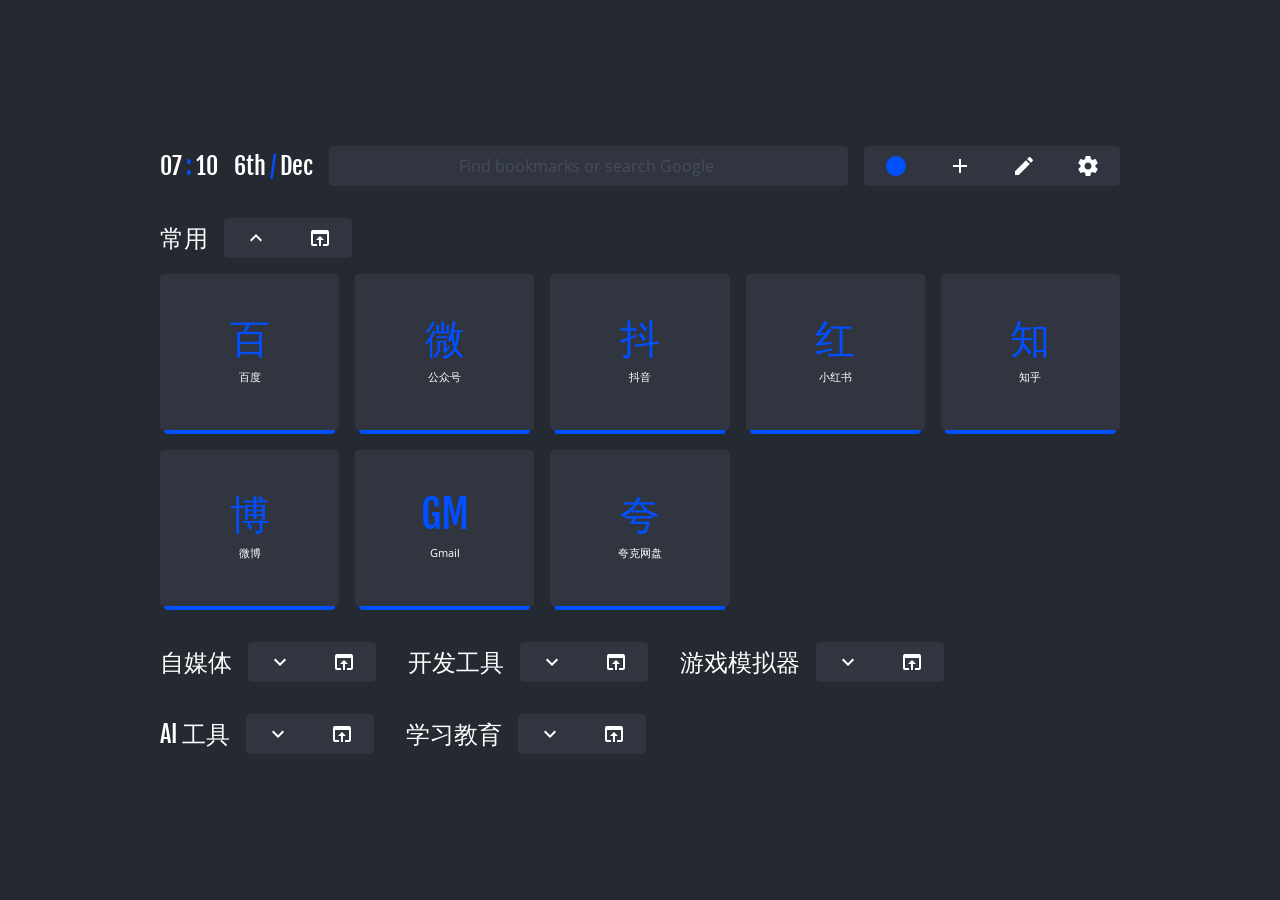
==== index.html @ 8b7eed19 "deploy: wei8 导航站（中文 + 离线缓存 + 预填书签） 2026-09-19T06:09:03.453Z" ====
<!doctype html><html lang="zh-CN"><head><meta charset="utf-8"><meta name="viewport" content="width=device-width,initial-scale=1,user-scalable=no"><title>Wei8 导航</title><meta name="theme-color" content="#15181c"><link rel="manifest" href="manifest.webmanifest"><link rel="icon" type="image/svg+xml" class="favicon" href="icon/favicon.svg"/><style media="screen">html,body {background-color: rgb(0, 0, 0);}@media (prefers-color-scheme: dark) {html,body {background-color: rgb(0, 0, 0);}}@media (prefers-color-scheme: light) {html,body {background-color: rgb(255, 255, 255);}}</style><script src="initialBackground.js" async></script><script defer="defer" src="./index.c179f502f1e12ca2643d.js"></script><link href="./index.4fb67d5fdf7164d51cf4.css" rel="stylesheet"></head><body></body><script>// 注册 Service Worker：连上网络用最新版本，离线时用本地缓存
  if ('serviceWorker' in navigator && location.protocol.indexOf('http') === 0) {
    window.addEventListener('load', function () {
      navigator.serviceWorker.register('sw.js').catch(function (err) {
        console.log('SW 注册失败:', err);
      });
    });
  }</script></html>
---- index.4fb67d5fdf7164d51cf4.css ----
*,::after,::before{box-sizing:border-box}html{font-family:sans-serif;line-height:1.15;-webkit-text-size-adjust:100%;-ms-overflow-style:scrollbar;-webkit-tap-highlight-color:transparent}article,aside,figcaption,figure,footer,header,hgroup,main,nav,section{display:block}body{margin:0;font-family:-apple-system,BlinkMacSystemFont,"Segoe UI",Roboto,"Helvetica Neue",Arial,Noto Sans,sans-serif,"Apple Color Emoji","Segoe UI Emoji","Segoe UI Symbol","Noto Color Emoji";font-size:1rem;font-weight:400;line-height:1.5;color:#212529;text-align:left;background-color:#fff}[tabindex="-1"]:focus{outline:0!important}hr{box-sizing:content-box;height:0;overflow:visible}h1,h2,h3,h4,h5,h6{margin-top:0;margin-bottom:.5rem}p{margin-top:0;margin-bottom:1rem}abbr[data-original-title],abbr[title]{text-decoration:underline;-webkit-text-decoration:underline dotted;text-decoration:underline dotted;cursor:help;border-bottom:0;text-decoration-skip-ink:none}address{margin-bottom:1rem;font-style:normal;line-height:inherit}dl,ol,ul{margin-top:0;margin-bottom:1rem}ol ol,ol ul,ul ol,ul ul{margin-bottom:0}dt{font-weight:700}dd{margin-bottom:.5rem;margin-left:0}blockquote{margin:0 0 1rem}b,strong{font-weight:bolder}small{font-size:80%}sub,sup{position:relative;font-size:75%;line-height:0;vertical-align:baseline}sub{bottom:-.25em}sup{top:-.5em}a{color:#007bff;text-decoration:none;background-color:transparent}a:hover{color:#0056b3;text-decoration:underline}a:not([href]):not([tabindex]){color:inherit;text-decoration:none}a:not([href]):not([tabindex]):focus,a:not([href]):not([tabindex]):hover{color:inherit;text-decoration:none}a:not([href]):not([tabindex]):focus{outline:0}code,kbd,pre,samp{font-family:SFMono-Regular,Menlo,Monaco,Consolas,"Liberation Mono","Courier New",monospace;font-size:1em}pre{margin-top:0;margin-bottom:1rem;overflow:auto;-ms-overflow-style:scrollbar}figure{margin:0 0 1rem}img{vertical-align:middle;border-style:none}svg{overflow:hidden;vertical-align:middle}table{border-collapse:collapse}caption{padding-top:.75rem;padding-bottom:.75rem;color:#6c757d;text-align:left;caption-side:bottom}th{text-align:inherit}label{display:inline-block;margin-bottom:0}button{border-radius:0}button:focus{outline:1px dotted;outline:5px auto -webkit-focus-ring-color}button,input,optgroup,select,textarea{margin:0;font-family:inherit;font-size:inherit;line-height:inherit}button,input{overflow:visible}button,select{text-transform:none}[type=button],[type=reset],[type=submit],button{-webkit-appearance:button}[type=button]::-moz-focus-inner,[type=reset]::-moz-focus-inner,[type=submit]::-moz-focus-inner,button::-moz-focus-inner{padding:0;border-style:none}input[type=checkbox],input[type=radio]{box-sizing:border-box;padding:0}input[type=date],input[type=datetime-local],input[type=month],input[type=time]{-webkit-appearance:listbox}textarea{overflow:auto;resize:vertical}fieldset{min-width:0;padding:0;margin:0;border:0}legend{display:block;width:100%;max-width:100%;padding:0;margin-bottom:.5rem;font-size:1.5rem;line-height:inherit;color:inherit;white-space:normal}progress{vertical-align:baseline}[type=number]::-webkit-inner-spin-button,[type=number]::-webkit-outer-spin-button{height:auto}[type=search]{outline-offset:-2px;-webkit-appearance:none}[type=search]::-webkit-search-decoration{-webkit-appearance:none}::-webkit-file-upload-button{font:inherit;-webkit-appearance:button}output{display:inline-block}summary{display:list-item;cursor:pointer}template{display:none}[hidden]{display:none!important}@keyframes appear{0%{opacity:0}100%{opacity:1}}@keyframes shake{0%{transform:translate3d(0,0,0)}10%{transform:translate3d(-1.2em,0,0)}20%{transform:translate3d(1.2em,0,0)}30%{transform:translate3d(-1em,0,0)}40%{transform:translate3d(1em,0,0)}50%{transform:translate3d(-.8em,0,0)}60%{transform:translate3d(.8em,0,0)}70%{transform:translate3d(-.3em,0,0)}80%{transform:translate3d(.3em,0,0)}90%{transform:translate3d(-.1em,0,0)}100%{transform:translate3d(0,0,0)}}@keyframes pop{0%{transform:scale(1)}25%{transform:scale(1.1)}50%{transform:scale(.9)}75%{transform:scale(1.1)}100%{transform:scale(1)}}@keyframes jello{0%{transform:scale3d(1,1,1)}30%{transform:scale3d(1.25,.75,1)}40%{transform:scale3d(.75,1.25,1)}50%{transform:scale3d(1.15,.85,1)}65%{transform:scale3d(.95,1.05,1)}75%{transform:scale3d(1.05,.95,1)}100%{transform:scale3d(1,1,1)}}@keyframes circle-in{0%{clip-path:circle(100% at 50% 50%)}100%{clip-path:circle(0% at 50% 50%)}}@keyframes circle-out{0%{clip-path:circle(0% at 50% 50%)}100%{clip-path:circle(100% at 50% 50%)}}@font-face{font-family:"Open Sans";font-weight:400;font-style:normal;font-display:swap;src:local("Open Sans Regular"),local("OpenSans-Regular"),url(./font/open-sans-400.woff) format("woff"),url(./font/open-sans-400.woff2) format("woff2"),url(./font/open-sans-400.ttf) format("truetype")}@font-face{font-family:"Fjalla One";font-weight:400;font-style:normal;font-display:swap;src:local("Fjalla One"),url(./font/fjalla-one-400.woff) format("woff"),url(./font/fjalla-one-400.woff2) format("woff2"),url(./font/fjalla-one-400.ttf) format("truetype")}.is-hidden{display:none!important}.is-inline-block{display:inline-block!important}.is-block{display:block!important}.is-transparent{opacity:0!important}.is-opaque{opacity:1!important}.is-invisible{visibility:hidden!important}.is-visible{visibility:visible!important}.is-small{transform:scale(.5)!important}.is-large{transform:scale(1.5)!important}.is-scroll-disabled{overflow:hidden!important}.is-scroll-x-disabled{overflow-x:hidden!important}.is-scroll-y-disabled{overflow-y:hidden!important}.is-appear{animation:appear var(--layout-transition-medium) 1}.is-shake{animation:shake var(--layout-transition-slow) 1}.is-pop{animation:pop var(--layout-transition-medium) 1}.is-jello{animation:jello var(--layout-transition-slow) 1}h1,h2,h3,h4,h5,h6{margin:0 0 1em 0;font-weight:400;line-height:1.6;color:hsl(var(--theme-primary-text-010))}h1{font-size:1.5em;font-family:var(--theme-font-display-name);font-weight:var(--theme-font-display-weight);font-style:var(--theme-font-display-style)}h2{font-size:1.3em;font-family:var(--theme-font-display-name);font-weight:var(--theme-font-display-weight);font-style:var(--theme-font-display-style)}h3{font-size:1.1em;font-family:var(--theme-font-ui-name);font-weight:var(--theme-font-ui-weight);font-style:var(--theme-font-ui-style)}h4{font-size:1em;font-family:var(--theme-font-ui-name);font-weight:var(--theme-font-ui-weight);font-style:var(--theme-font-ui-style)}h5{font-size:1em;font-family:var(--theme-font-ui-name);font-weight:var(--theme-font-ui-weight);font-style:var(--theme-font-ui-style);font-weight:700}h6{font-size:.75em;font-family:var(--theme-font-ui-name);font-weight:var(--theme-font-ui-weight);font-style:var(--theme-font-ui-style);font-weight:700}p{color:hsl(var(--theme-primary-text-010));margin:0;line-height:1.6}p:not(:last-child){margin-bottom:.5em}hr{border:0;border-top:var(--layout-horizontal-rule-small);border-radius:calc(var(--theme-radius) * .01em);margin:calc(var(--wrap-space) * 2) 0;clear:both;transition:border-color var(--layout-transition-extra-fast)}b,caption,strong{color:hsl(var(--theme-primary-text-010));font-family:var(--theme-font-ui-name);font-weight:600}i{font-style:italic}a{padding-bottom:2px;border-bottom:1px solid hsl(var(--theme-primary-text-010));color:hsl(var(--theme-primary-text-010));text-decoration:none;outline:0}a:link,a:visited{color:hsl(var(--theme-primary-text-010));text-decoration:none;transition:border var(--layout-transition-extra-fast)}a:active,a:hover{color:hsl(var(--theme-primary-text-010));border-bottom-color:rgb(var(--theme-accent))}ol,ul{margin:0;padding:0 0 0 1.5em}ol:not(:last-child),ul:not(:last-child){margin-bottom:1em}li{margin:0}li>ol,li>ul{margin:0}li:not(:last-child){margin-bottom:.5em}li>ol:not(:last-child),li>ul:not(:last-child){margin-bottom:.5em}table{border:0;margin:0 0 1em;padding:0;width:100%;border-spacing:0}table thead tr td,table thead tr th{background-color:hsl(var(--theme-primary-030));border:0;border-bottom:1px solid hsl(var(--theme-primary-040));padding:.5em;margin:0;text-align:left;font-family:var(--theme-font-ui-name);font-weight:var(--theme-font-ui-weight);font-style:var(--theme-font-ui-style);font-weight:700;box-sizing:border-box}table tr:nth-child(odd){background-color:hsl(var(--theme-primary-020))}table tbody tr td,table tbody tr th{padding:.25em .5em;margin:0;border:0;text-align:left;box-sizing:border-box}code{background-color:hsl(var(--theme-primary-040));padding:.2em .5em;border-radius:calc(var(--theme-radius) * .01em)}:root{--z-index-background:1000;--z-index-layout:2000;--z-index-showcase:2000;--z-index-toolbar:3000;--z-index-edge:4000;--z-index-dropdown:5000;--z-index-shade:6000;--z-index-menu:7000;--z-index-modal:8000;--z-index-suggest:9000}:root{--utility-muted:var(--theme-primary-110);--utility-muted-hover:var(--theme-primary-110);--utility-muted-focus-active:var(--theme-primary-110);--utility-muted-checked:var(--theme-primary-110);--utility-muted-disabled:var(--theme-primary-030)}.list-unstyled{padding-left:0;margin-bottom:0}.list-unstyled li{list-style-type:none}.list-unstyled li:not(:last-child){margin-bottom:0}.list-feature{padding-left:0;margin-bottom:0;display:flex;flex-direction:column;gap:.5em}.list-feature li{padding:.25em .5em;list-style-type:none}.list-feature li:not(:last-child){margin-bottom:0}.list-inline li{display:inline-block}.small{font-size:.8em}.large{font-size:1.2em}.muted{color:hsl(var(--utility-muted))}.sr-only{position:absolute;width:1px;height:1px;padding:0;overflow:hidden;clip:rect(0,0,0,0);white-space:nowrap;border:0}.d-flex{display:flex}.d-horizontal{flex-direction:row}.d-vertical{flex-direction:column}.d-center{align-items:center;justify-content:center}.d-gap{gap:1em}:root{--base-size:12;--font-size:calc(var(--base-size) * 1px)}@media (min-width:900px){:root{--base-size:16}}::selection{background-color:rgb(var(--theme-accent));color:hsl(var(--theme-accent-text))}body,html{background-color:hsl(var(--theme-primary-010));font-size:var(--font-size);line-height:1.6;font-family:var(--theme-font-ui-name);font-weight:var(--theme-font-ui-weight);font-style:var(--theme-font-ui-style);color:hsl(var(--theme-primary-text-010));transition:background-color var(--layout-transition-extra-fast)}body{min-height:100vh;display:flex;flex-direction:column;justify-content:center;align-items:center}.is-theme-style-dark body,.is-theme-style-light body,html.is-theme-style-dark,html.is-theme-style-light{background-color:hsl(var(--theme-primary-010));color:hsl(var(--theme-primary-text-010))}@media (prefers-color-scheme:light){.is-theme-style-system body,html.is-theme-style-system{background-color:hsl(var(--theme-primary-010));color:hsl(var(--theme-primary-text-010))}}@media (prefers-color-scheme:dark){.is-theme-style-system body,html.is-theme-style-system{background-color:hsl(var(--theme-primary-010));color:hsl(var(--theme-primary-text-010))}}.is-theme-background-type-theme body,html.is-theme-background-type-theme{background-color:hsl(var(--theme-background-theme))}.is-theme-background-type-accent body,html.is-theme-background-type-accent{background-color:rgb(var(--theme-background-accent))}.is-theme-background-type-color body,html.is-theme-background-type-color{background-color:rgb(var(--theme-background-color))}.is-layout-alignment-top-left body{justify-content:flex-start;align-items:flex-start}.is-layout-alignment-top-center body{justify-content:flex-start;align-items:center}.is-layout-alignment-top-right body{justify-content:flex-start;align-items:flex-end}.is-layout-alignment-center-left body{justify-content:center;align-items:flex-start}.is-layout-alignment-center-center body{justify-content:center;align-items:center}.is-layout-alignment-center-right body{justify-content:center;align-items:flex-end}.is-layout-alignment-bottom-left body{justify-content:flex-end;align-items:flex-start}.is-layout-alignment-bottom-center body{justify-content:flex-end;align-items:center}.is-layout-alignment-bottom-right body{justify-content:flex-end;align-items:flex-end}:root{--layout-size:1}:root{--layout-space:0.05em;--layout-line-width:0.25em}:root{--layout-overscroll:75}:root{--layout-duration-01:0.1s;--layout-duration-02:0.2s;--layout-duration-03:0.3s;--layout-duration-04:0.4s;--layout-duration-05:0.5s;--layout-duration-06:0.6s;--layout-duration-07:0.7s;--layout-duration-08:0.8s;--layout-duration-09:0.9s;--layout-duration-10:1s;--layout-timing-ease:ease-in-out;--layout-timing-bounce:cubic-bezier(0.8, 0.8, 0.4, 1.4);--layout-transition-extra-fast:var(--layout-duration-02) var(--layout-timing-ease);--layout-transition-fast:var(--layout-duration-04) var(--layout-timing-ease);--layout-transition-medium:var(--layout-duration-06) var(--layout-timing-ease);--layout-transition-slow:var(--layout-duration-08) var(--layout-timing-ease);--layout-transition-extra-slow:var(--layout-duration-10) var(--layout-timing-ease)}:root{--layout-horizontal-rule-small:1px solid hsl(var(--theme-primary-020));--layout-horizontal-rule-large:2px solid hsl(var(--theme-primary-020))}.layout{width:calc(var(--layout-width) * 1%);font-size:calc(var(--layout-size) * .01rem);z-index:var(--z-index-layout);display:flex;position:relative}.is-theme-layout-color-by-custom .layout{background-color:hsla(var(--theme-layout-color-hsl-h),calc(var(--theme-layout-color-hsl-s) * 1%),calc(var(--theme-layout-color-hsl-l) * 1%),calc(var(--theme-layout-color-opacity)/ 100));border-radius:calc(var(--theme-radius) * .01em);backdrop-filter:blur(calc(var(--theme-layout-color-blur) * 0.01em))}.is-theme-layout-color-by-custom.is-theme-bookmark-color-by-custom .layout,.is-theme-layout-color-by-custom.is-theme-header-color-by-custom .layout{overflow:hidden}.is-layout-direction-horizontal.is-layout-order-header-bookmark .layout{flex-direction:row;align-items:center}.is-layout-direction-horizontal.is-layout-order-bookmark-header .layout{flex-direction:row-reverse;align-items:center}.is-layout-direction-vertical.is-layout-order-header-bookmark .layout{flex-direction:column}.is-layout-direction-vertical.is-layout-order-bookmark-header .layout{flex-direction:column-reverse}.layout-header{display:flex;flex-direction:column;align-items:stretch;justify-content:stretch;z-index:2}.layout-bookmark{display:flex;flex-direction:column;align-items:stretch;justify-content:stretch;z-index:1}.layout-divider{background-color:rgb(var(--theme-accent));flex-shrink:0;flex-grow:0;align-self:stretch;justify-self:stretch}.is-theme-layout-divider-size:not(.is-theme-layout-color-by-custom):not(.is-theme-header-color-by-custom):not(.is-theme-bookmark-color-by-custom) .layout-divider{border-radius:calc(var(--theme-radius) * .01em)}.is-theme-background-type-accent .layout-divider{background-color:hsl(var(--theme-accent-text))}.is-layout-direction-horizontal .layout-divider{width:calc(var(--layout-line-width) * var(--theme-layout-divider-size))}.is-layout-direction-vertical .layout-divider{height:calc(var(--layout-line-width) * var(--theme-layout-divider-size))}.is-layout-direction-horizontal.is-bookmark-show .layout-header,.is-layout-direction-horizontal.is-header-show .layout-bookmark{flex-grow:1}.is-layout-direction-horizontal .layout-header{align-self:stretch;max-height:100vh;position:sticky;top:0;left:initial;align-items:center;justify-content:center}.is-layout-direction-vertical.is-layout-area-header-justify-left .layout-header{align-self:flex-start}.is-layout-direction-vertical.is-layout-area-header-justify-center .layout-header{align-self:center}.is-layout-direction-vertical.is-layout-area-header-justify-right .layout-header{align-self:flex-end}.is-layout-direction-vertical.is-layout-area-bookmark-justify-left .layout-bookmark{align-self:flex-start}.is-layout-direction-vertical.is-layout-area-bookmark-justify-center .layout-bookmark{align-self:center}.is-layout-direction-vertical.is-layout-area-bookmark-justify-right .layout-bookmark{align-self:flex-end}.is-layout-direction-horizontal .layout-header{width:calc(var(--layout-area-header-width) * 1%)}.is-layout-direction-horizontal .layout-bookmark{width:calc(var(--layout-area-bookmark-width) * 1%)}.is-layout-direction-horizontal.is-bookmark-show .layout-header{width:calc((var(--layout-area-header-width) - (var(--layout-area-bookmark-width)/ 2)) * 1%)}.is-layout-direction-horizontal.is-header-show .layout-bookmark{width:calc((var(--layout-area-bookmark-width) - (var(--layout-area-header-width)/ 2)) * 1%)}.is-layout-direction-vertical .layout-header{width:calc(var(--layout-area-header-width) * 1%)}.is-layout-direction-vertical .layout-bookmark{width:calc(var(--layout-area-bookmark-width) * 1%)}:not(.is-theme-layout-divider-size).is-theme-header-color-by-theme.is-theme-bookmark-color-by-theme.is-bookmark-show.is-layout-direction-vertical.is-layout-order-bookmark-header .layout-header{margin-top:calc((var(--layout-space) * var(--layout-padding)) * -1)}:not(.is-theme-layout-divider-size).is-theme-header-color-by-theme.is-theme-bookmark-color-by-theme.is-bookmark-show.is-layout-direction-vertical.is-layout-order-header-bookmark .layout-header{margin-bottom:calc((var(--layout-space) * var(--layout-padding)) * -1)}:not(.is-theme-layout-divider-size).is-theme-header-color-by-theme.is-theme-bookmark-color-by-theme.is-bookmark-show.is-layout-direction-horizontal.is-layout-order-bookmark-header .layout-header{margin-left:calc((var(--layout-space) * var(--layout-padding)) * -1)}:not(.is-theme-layout-divider-size).is-theme-header-color-by-theme.is-theme-bookmark-color-by-theme.is-bookmark-show.is-layout-direction-horizontal.is-layout-order-header-bookmark .layout-header{margin-right:calc((var(--layout-space) * var(--layout-padding)) * -1)}.is-layout-overscroll-active body{margin-bottom:calc(var(--layout-overscroll) * 1vh)}.is-layout-scrollbar-auto *,.is-layout-scrollbar-auto body,html.is-layout-scrollbar-auto{scrollbar-width:auto}.is-layout-scrollbar-thin *,.is-layout-scrollbar-thin body,html.is-layout-scrollbar-thin{scrollbar-width:thin}.is-layout-scrollbar-none *,.is-layout-scrollbar-none body,html.is-layout-scrollbar-none{scrollbar-width:none}.is-layout-scrollbar-none ::-webkit-scrollbar{display:none}.shade{background-color:rgba(var(--theme-accent),calc(var(--theme-shade-opacity)/ 100));position:fixed;top:-1em;left:-1em;width:calc(100vw + 2em);height:calc(100vh + 2em);opacity:0;z-index:var(--z-index-shade);pointer-events:all;backdrop-filter:blur(calc(var(--theme-shade-blur) * 1px));transition:background-color var(--layout-transition-extra-fast),opacity var(--layout-transition-extra-fast),backdrop-filter var(--layout-transition-extra-fast)}.shade.is-transparent{pointer-events:none}.is-edge .shade{background-color:rgba(var(--theme-accent),calc(var(--theme-shade-opacity)/ 500));backdrop-filter:blur(0)}.icon{width:1em;height:1em;font-size:1.5em;display:flex}.icon svg{width:100%;height:100%;fill:currentColor;vertical-align:middle;overflow:hidden;display:block}:root{--form-feedback-space:6}:root{--form-feedback-background:var(--theme-primary-020);--form-feedback-background-disabled:var(--theme-primary-010);--form-feedback-text:var(--theme-primary-text-020);--form-feedback-text-muted:var(--theme-primary-070);--form-feedback-text-disabled:var(--theme-primary-030);--form-feedback-border:var(--theme-primary-030);--form-feedback-border-disabled:var(--theme-primary-010)}.form-feedback{background-color:hsl(var(--form-feedback-background));padding:calc((var(--form-feedback-space)/ 4) * .5em) calc((var(--form-feedback-space)/ 4) * 1em);border:0;border-left-width:calc(var(--layout-line-width) * 2);border-left-style:solid;border-left-color:hsl(var(--form-feedback-border));border-top-right-radius:calc(var(--theme-radius) * .01em);border-bottom-right-radius:calc(var(--theme-radius) * .01em);width:100%;transition:background-color var(--layout-transition-extra-fast),border-color var(--layout-transition-extra-fast)}.form-feedback p{color:hsl(var(--form-feedback-text))}.form-feedback p.muted{color:hsl(var(--form-feedback-text-muted))}.form-feedback.disabled{background-color:hsl(var(--form-feedback-background-disabled));border-color:hsl(var(--form-feedback-border-disabled))}.form-feedback.disabled p{color:hsl(var(--form-feedback-text-disabled))}.form-fieldset{position:relative;width:100%;display:block}:root{--form-group-border:var(--theme-primary-050)}.form-group{position:relative;display:inline-flex;justify-content:flex-start;align-items:stretch}.form-group-horizontal{flex-direction:row}.form-group-vertical{flex-direction:column}.form-group-horizontal.form-group-reverse{flex-direction:row-reverse}.form-group-vertical.form-group-reverse{flex-direction:column-reverse}.form-group .form-wrap{margin-top:0;margin-bottom:0;margin-right:calc(var(--form-space) * .1em);display:flex;align-items:center}.form-group-block{display:flex;width:100%}.form-group-justify-left{justify-content:flex-start}.form-group-justify-right{justify-content:flex-end}.form-group-justify-space-between{justify-content:space-between}.form-group .button,.form-group .form-group-text,.form-group .form-input-button input[type=checkbox]+label,.form-group .form-input-button input[type=color]+label,.form-group .form-input-button input[type=file]+label,.form-group .form-input-button input[type=radio]+label,.form-group>input[type=color],.form-group>input[type=email],.form-group>input[type=number],.form-group>input[type=password],.form-group>input[type=range],.form-group>input[type=search],.form-group>input[type=tel],.form-group>input[type=text],.form-group>select{margin:0;border-radius:0;height:inherit;min-height:2.5em;flex-grow:1;flex-shrink:1;flex-basis:auto;z-index:1}.form-group .form-group-text{flex-shrink:0}.form-group .button:focus,.form-group .form-group-text:focus,.form-group .form-input-button input[type=checkbox]:focus+label,.form-group .form-input-button input[type=color]:focus+label,.form-group .form-input-button input[type=file]:focus+label,.form-group .form-input-button input[type=radio]:focus+label,.form-group>input[type=color]:focus,.form-group>input[type=email]:focus,.form-group>input[type=number]:focus,.form-group>input[type=password]:focus,.form-group>input[type=range]:focus,.form-group>input[type=search]:focus,.form-group>input[type=tel]:focus,.form-group>input[type=text]:focus,.form-group>select:focus{z-index:2}.form-group .button:active,.form-group .button:hover,.form-group .form-group-text:active,.form-group .form-group-text:hover,.form-group .form-input-button input[type=checkbox]:active+label,.form-group .form-input-button input[type=checkbox]:hover+label,.form-group .form-input-button input[type=color]:active+label,.form-group .form-input-button input[type=color]:hover+label,.form-group .form-input-button input[type=file]:active+label,.form-group .form-input-button input[type=file]:hover+label,.form-group .form-input-button input[type=radio]:active+label,.form-group .form-input-button input[type=radio]:hover+label,.form-group>input[type=color]:active,.form-group>input[type=color]:hover,.form-group>input[type=email]:active,.form-group>input[type=email]:hover,.form-group>input[type=number]:active,.form-group>input[type=number]:hover,.form-group>input[type=password]:active,.form-group>input[type=password]:hover,.form-group>input[type=range]:active,.form-group>input[type=range]:hover,.form-group>input[type=search]:active,.form-group>input[type=search]:hover,.form-group>input[type=tel]:active,.form-group>input[type=tel]:hover,.form-group>input[type=text]:active,.form-group>input[type=text]:hover,.form-group>select:active,.form-group>select:hover{z-index:3}.form-group .form-input-button input[type=checkbox]:checked+label,.form-group .form-input-button input[type=color]:checked+label,.form-group .form-input-button input[type=file]:checked+label,.form-group .form-input-button input[type=radio]:checked+label{z-index:3}.form-group .button-line:after,.form-group .form-input-button-line input[type=checkbox]+label:after,.form-group .form-input-button-line input[type=color]+label:after,.form-group .form-input-button-line input[type=file]+label:after,.form-group .form-input-button-line input[type=radio]+label:after{border-radius:0}.form-group.form-group-horizontal .button-line:first-child:after,.form-group.form-group-horizontal .button:first-child,.form-group.form-group-horizontal .form-group-text:first-child,.form-group.form-group-horizontal .form-input-button-line:first-child input[type=checkbox]+label:after,.form-group.form-group-horizontal .form-input-button-line:first-child input[type=color]+label:after,.form-group.form-group-horizontal .form-input-button-line:first-child input[type=file]+label:after,.form-group.form-group-horizontal .form-input-button-line:first-child input[type=radio]+label:after,.form-group.form-group-horizontal .form-input-button:first-child input[type=checkbox]+label,.form-group.form-group-horizontal .form-input-button:first-child input[type=color]+label,.form-group.form-group-horizontal .form-input-button:first-child input[type=file]+label,.form-group.form-group-horizontal .form-input-button:first-child input[type=radio]+label,.form-group.form-group-horizontal>input[type=color]:first-child,.form-group.form-group-horizontal>input[type=email]:first-child,.form-group.form-group-horizontal>input[type=number]:first-child,.form-group.form-group-horizontal>input[type=password]:first-child,.form-group.form-group-horizontal>input[type=range]:first-child,.form-group.form-group-horizontal>input[type=search]:first-child,.form-group.form-group-horizontal>input[type=tel]:first-child,.form-group.form-group-horizontal>input[type=text]:first-child,.form-group.form-group-horizontal>select:first-child{border-radius:calc(var(--theme-radius) * .01em) 0 0 calc(var(--theme-radius) * .01em)}.form-group.form-group-horizontal .button-line:last-child:after,.form-group.form-group-horizontal .button:last-child,.form-group.form-group-horizontal .form-group-text:last-child,.form-group.form-group-horizontal .form-input-button-line:last-child input[type=checkbox]+label:after,.form-group.form-group-horizontal .form-input-button-line:last-child input[type=color]+label:after,.form-group.form-group-horizontal .form-input-button-line:last-child input[type=file]+label:after,.form-group.form-group-horizontal .form-input-button-line:last-child input[type=radio]+label:after,.form-group.form-group-horizontal .form-input-button:last-child input[type=checkbox]+label,.form-group.form-group-horizontal .form-input-button:last-child input[type=color]+label,.form-group.form-group-horizontal .form-input-button:last-child input[type=file]+label,.form-group.form-group-horizontal .form-input-button:last-child input[type=radio]+label,.form-group.form-group-horizontal>input[type=color]:last-child,.form-group.form-group-horizontal>input[type=email]:last-child,.form-group.form-group-horizontal>input[type=number]:last-child,.form-group.form-group-horizontal>input[type=password]:last-child,.form-group.form-group-horizontal>input[type=range]:last-child,.form-group.form-group-horizontal>input[type=search]:last-child,.form-group.form-group-horizontal>input[type=tel]:last-child,.form-group.form-group-horizontal>input[type=text]:last-child,.form-group.form-group-horizontal>select:last-child{border-radius:0 calc(var(--theme-radius) * .01em) calc(var(--theme-radius) * .01em) 0}.form-group.form-group-vertical .button-line:first-child:after,.form-group.form-group-vertical .button:first-child,.form-group.form-group-vertical .form-group-text:first-child,.form-group.form-group-vertical .form-input-button-line:first-child input[type=checkbox]+label:after,.form-group.form-group-vertical .form-input-button-line:first-child input[type=color]+label:after,.form-group.form-group-vertical .form-input-button-line:first-child input[type=file]+label:after,.form-group.form-group-vertical .form-input-button-line:first-child input[type=radio]+label:after,.form-group.form-group-vertical .form-input-button:first-child input[type=checkbox]+label,.form-group.form-group-vertical .form-input-button:first-child input[type=color]+label,.form-group.form-group-vertical .form-input-button:first-child input[type=file]+label,.form-group.form-group-vertical .form-input-button:first-child input[type=radio]+label,.form-group.form-group-vertical>input[type=color]:first-child,.form-group.form-group-vertical>input[type=email]:first-child,.form-group.form-group-vertical>input[type=number]:first-child,.form-group.form-group-vertical>input[type=password]:first-child,.form-group.form-group-vertical>input[type=range]:first-child,.form-group.form-group-vertical>input[type=search]:first-child,.form-group.form-group-vertical>input[type=tel]:first-child,.form-group.form-group-vertical>input[type=text]:first-child,.form-group.form-group-vertical>select:first-child{border-radius:calc(var(--theme-radius) * .01em) calc(var(--theme-radius) * .01em) 0 0}.form-group.form-group-vertical .button-line:last-child:after,.form-group.form-group-vertical .button:last-child,.form-group.form-group-vertical .form-group-text:last-child,.form-group.form-group-vertical .form-input-button-line:last-child input[type=checkbox]+label:after,.form-group.form-group-vertical .form-input-button-line:last-child input[type=color]+label:after,.form-group.form-group-vertical .form-input-button-line:last-child input[type=file]+label:after,.form-group.form-group-vertical .form-input-button-line:last-child input[type=radio]+label:after,.form-group.form-group-vertical .form-input-button:last-child input[type=checkbox]+label,.form-group.form-group-vertical .form-input-button:last-child input[type=color]+label,.form-group.form-group-vertical .form-input-button:last-child input[type=file]+label,.form-group.form-group-vertical .form-input-button:last-child input[type=radio]+label,.form-group.form-group-vertical>input[type=color]:last-child,.form-group.form-group-vertical>input[type=email]:last-child,.form-group.form-group-vertical>input[type=number]:last-child,.form-group.form-group-vertical>input[type=password]:last-child,.form-group.form-group-vertical>input[type=range]:last-child,.form-group.form-group-vertical>input[type=search]:last-child,.form-group.form-group-vertical>input[type=tel]:last-child,.form-group.form-group-vertical>input[type=text]:last-child,.form-group.form-group-vertical>select:last-child{border-radius:0 0 calc(var(--theme-radius) * .01em) calc(var(--theme-radius) * .01em)}.form-group.form-group-horizontal .button-line:only-child:after,.form-group.form-group-horizontal .button:only-child,.form-group.form-group-horizontal .form-group-text:only-child,.form-group.form-group-horizontal>input[type=color]:only-child,.form-group.form-group-horizontal>input[type=email]:only-child,.form-group.form-group-horizontal>input[type=number]:only-child,.form-group.form-group-horizontal>input[type=password]:only-child,.form-group.form-group-horizontal>input[type=range]:only-child,.form-group.form-group-horizontal>input[type=search]:only-child,.form-group.form-group-horizontal>input[type=tel]:only-child,.form-group.form-group-horizontal>input[type=text]:only-child,.form-group.form-group-horizontal>select:only-child,.form-group.form-group-vertical .button-line:only-child:after,.form-group.form-group-vertical .button:only-child,.form-group.form-group-vertical .form-group-text:only-child,.form-group.form-group-vertical>input[type=color]:only-child,.form-group.form-group-vertical>input[type=email]:only-child,.form-group.form-group-vertical>input[type=number]:only-child,.form-group.form-group-vertical>input[type=password]:only-child,.form-group.form-group-vertical>input[type=range]:only-child,.form-group.form-group-vertical>input[type=search]:only-child,.form-group.form-group-vertical>input[type=tel]:only-child,.form-group.form-group-vertical>input[type=text]:only-child,.form-group.form-group-vertical>select:only-child{border-radius:calc(var(--theme-radius) * .01em)}.form-group.form-group-nested-button * .button,.form-group.form-group-nested-button * .button-line:after,.form-group.form-group-nested-button * input[type=checkbox]+label,.form-group.form-group-nested-button * input[type=color]+label,.form-group.form-group-nested-button * input[type=radio]+label{border-radius:0}.form-group.form-group-nested-button :first-child .button,.form-group.form-group-nested-button :first-child .button-line:after,.form-group.form-group-nested-button :first-child input[type=checkbox]+label,.form-group.form-group-nested-button :first-child input[type=color]+label,.form-group.form-group-nested-button :first-child input[type=radio]+label{border-radius:calc(var(--theme-radius) * .01em) 0 0 calc(var(--theme-radius) * .01em)}.form-group.form-group-nested-button :last-child .button,.form-group.form-group-nested-button :last-child .button-line:after,.form-group.form-group-nested-button :last-child input[type=checkbox]+label,.form-group.form-group-nested-button :last-child input[type=color]+label,.form-group.form-group-nested-button :last-child input[type=radio]+label{border-radius:0 calc(var(--theme-radius) * .01em) calc(var(--theme-radius) * .01em) 0}.form-group .form-group-radius-left.button,.form-group .form-group-radius-left.button-line:after,.form-group .form-group-radius-left.form-group-text,.form-group>input.form-group-radius-left[type=color],.form-group>input.form-group-radius-left[type=email],.form-group>input.form-group-radius-left[type=number],.form-group>input.form-group-radius-left[type=password],.form-group>input.form-group-radius-left[type=range],.form-group>input.form-group-radius-left[type=search],.form-group>input.form-group-radius-left[type=tel],.form-group>input.form-group-radius-left[type=text],.form-group>select.form-group-radius-left{border-top-left-radius:calc(var(--theme-radius) * .01em);border-bottom-left-radius:calc(var(--theme-radius) * .01em)}.form-group .form-group-radius-right.butbutton-lineton:after,.form-group .form-group-radius-right.button,.form-group .form-group-radius-right.form-group-text,.form-group>input.form-group-radius-right[type=color],.form-group>input.form-group-radius-right[type=email],.form-group>input.form-group-radius-right[type=number],.form-group>input.form-group-radius-right[type=password],.form-group>input.form-group-radius-right[type=range],.form-group>input.form-group-radius-right[type=search],.form-group>input.form-group-radius-right[type=tel],.form-group>input.form-group-radius-right[type=text],.form-group>select.form-group-radius-right{border-top-right-radius:calc(var(--theme-radius) * .01em);border-bottom-right-radius:calc(var(--theme-radius) * .01em)}.form-group.form-group-reverse .button-line:first-child:after,.form-group.form-group-reverse .button:first-child,.form-group.form-group-reverse .form-group-text:first-child,.form-group.form-group-reverse .form-input-button-line:first-child input[type=checkbox]+label:after,.form-group.form-group-reverse .form-input-button-line:first-child input[type=color]+label:after,.form-group.form-group-reverse .form-input-button-line:first-child input[type=file]+label:after,.form-group.form-group-reverse .form-input-button-line:first-child input[type=radio]+label:after,.form-group.form-group-reverse .form-input-button:first-child input[type=checkbox]+label,.form-group.form-group-reverse .form-input-button:first-child input[type=color]+label,.form-group.form-group-reverse .form-input-button:first-child input[type=file]+label,.form-group.form-group-reverse .form-input-button:first-child input[type=radio]+label,.form-group.form-group-reverse>input[type=color]:first-child,.form-group.form-group-reverse>input[type=email]:first-child,.form-group.form-group-reverse>input[type=number]:first-child,.form-group.form-group-reverse>input[type=password]:first-child,.form-group.form-group-reverse>input[type=range]:first-child,.form-group.form-group-reverse>input[type=search]:first-child,.form-group.form-group-reverse>input[type=tel]:first-child,.form-group.form-group-reverse>input[type=text]:first-child,.form-group.form-group-reverse>select:first-child{border-radius:0 calc(var(--theme-radius) * .01em) calc(var(--theme-radius) * .01em) 0}.form-group.form-group-reverse .button-line:last-child:after,.form-group.form-group-reverse .button:last-child,.form-group.form-group-reverse .form-group-text:last-child,.form-group.form-group-reverse .form-input-button-line:last-child input[type=checkbox]+label:after,.form-group.form-group-reverse .form-input-button-line:last-child input[type=color]+label:after,.form-group.form-group-reverse .form-input-button-line:last-child input[type=file]+label:after,.form-group.form-group-reverse .form-input-button-line:last-child input[type=radio]+label:after,.form-group.form-group-reverse .form-input-button:last-child input[type=checkbox]+label,.form-group.form-group-reverse .form-input-button:last-child input[type=color]+label,.form-group.form-group-reverse .form-input-button:last-child input[type=file]+label,.form-group.form-group-reverse .form-input-button:last-child input[type=radio]+label,.form-group.form-group-reverse>input[type=color]:last-child,.form-group.form-group-reverse>input[type=email]:last-child,.form-group.form-group-reverse>input[type=number]:last-child,.form-group.form-group-reverse>input[type=password]:last-child,.form-group.form-group-reverse>input[type=range]:last-child,.form-group.form-group-reverse>input[type=search]:last-child,.form-group.form-group-reverse>input[type=tel]:last-child,.form-group.form-group-reverse>input[type=text]:last-child,.form-group.form-group-reverse>select:last-child{border-radius:calc(var(--theme-radius) * .01em) 0 0 calc(var(--theme-radius) * .01em)}.form-group.form-group-reverse .button-line:only-child:after,.form-group.form-group-reverse .button:only-child,.form-group.form-group-reverse .form-group-text:only-child,.form-group.form-group-reverse>input[type=color]:only-child,.form-group.form-group-reverse>input[type=email]:only-child,.form-group.form-group-reverse>input[type=number]:only-child,.form-group.form-group-reverse>input[type=password]:only-child,.form-group.form-group-reverse>input[type=range]:only-child,.form-group.form-group-reverse>input[type=search]:only-child,.form-group.form-group-reverse>input[type=tel]:only-child,.form-group.form-group-reverse>input[type=text]:only-child,.form-group.form-group-reverse>select:only-child{border-radius:calc(var(--theme-radius) * .01em)}.form-group.form-group-reverse.form-group-nested-button * .button,.form-group.form-group-reverse.form-group-nested-button * .button-line:after,.form-group.form-group-reverse.form-group-nested-button * input[type=checkbox]+label,.form-group.form-group-reverse.form-group-nested-button * input[type=color]+label,.form-group.form-group-reverse.form-group-nested-button * input[type=radio]+label{border-radius:0}.form-group.form-group-reverse.form-group-nested-button :first-child .button,.form-group.form-group-reverse.form-group-nested-button :first-child .button-line:after,.form-group.form-group-reverse.form-group-nested-button :first-child input[type=checkbox]+label,.form-group.form-group-reverse.form-group-nested-button :first-child input[type=color]+label,.form-group.form-group-reverse.form-group-nested-button :first-child input[type=radio]+label{border-radius:0 calc(var(--theme-radius) * .01em) calc(var(--theme-radius) * .01em) 0}.form-group.form-group-reverse.form-group-nested-button :last-child .button,.form-group.form-group-reverse.form-group-nested-button :last-child .button-line:after,.form-group.form-group-reverse.form-group-nested-button :last-child input[type=checkbox]+label,.form-group.form-group-reverse.form-group-nested-button :last-child input[type=color]+label,.form-group.form-group-reverse.form-group-nested-button :last-child input[type=radio]+label{border-radius:calc(var(--theme-radius) * .01em) 0 0 calc(var(--theme-radius) * .01em)}.form-group-border{border-radius:calc(var(--theme-radius) * .01em);border-width:var(--layout-line-width);border-color:hsl(var(--form-group-border));border-style:solid;overflow:hidden}.form-group-border-theme-color{border-color:hsl(var(--theme-primary-050))}.form-group.form-group-border .button,.form-group.form-group-border .button-line:after,.form-group.form-group-border .form-group-text,.form-group.form-group-border.form-group-nested-button * .button,.form-group.form-group-border.form-group-nested-button * .button-line:after,.form-group.form-group-border.form-group-nested-button * input[type=checkbox]+label,.form-group.form-group-border.form-group-nested-button * input[type=color]+label,.form-group.form-group-border.form-group-nested-button * input[type=file]+label,.form-group.form-group-border.form-group-nested-button * input[type=radio]+label,.form-group.form-group-border>input[type=color],.form-group.form-group-border>input[type=email],.form-group.form-group-border>input[type=number],.form-group.form-group-border>input[type=password],.form-group.form-group-border>input[type=range],.form-group.form-group-border>input[type=search],.form-group.form-group-border>input[type=tel],.form-group.form-group-border>input[type=text],.form-group.form-group-border>select{border-radius:0}.form-group-item-large,.form-group-item-medium,.form-group-item-small,.form-group>.button.form-group-item-large,.form-group>.button.form-group-item-medium,.form-group>.button.form-group-item-small,.form-group>input[type].form-group-item-large,.form-group>input[type].form-group-item-medium,.form-group>input[type].form-group-item-small,.form-group>select.form-group-item-large,.form-group>select.form-group-item-medium,.form-group>select.form-group-item-small{padding-left:.5em;padding-right:.5em}.form-group-item-small,.form-group>.button.form-group-item-small,.form-group>input[type].form-group-item-small,.form-group>select.form-group-item-small{width:4em;flex-shrink:0}.form-group-item-medium,.form-group>.button.form-group-item-medium,.form-group>input[type].form-group-item-medium,.form-group>select.form-group-item-medium{width:6em;flex-shrink:0}.form-group-item-large,.form-group>.button.form-group-item-large,.form-group>input[type].form-group-item-large,.form-group>select.form-group-item-large{width:8em;flex-shrink:0}.form-group-item-shrink,.form-group>.button.form-group-item-shrink,.form-group>input[type].form-group-item-shrink,.form-group>select.form-group-item-shrink{flex-grow:0}.form-group-item-grow,.form-group>.button.form-group-item-grow,.form-group>input[type].form-group-item-grow,.form-group>select.form-group-item-grow{flex-grow:1}.form-group-item-half,.form-group>.button.form-group-item-half,.form-group>input[type].form-group-item-half,.form-group>select.form-group-item-half{flex-basis:50%}.form-group-item-equal,.form-group>.button.form-group-item-equal,.form-group>input[type].form-group-item-equal,.form-group>select.form-group-item-equal{flex-basis:0}:root{--form-group-text-background:var(--theme-primary-020);--form-group-text-background-focus-hover:var(--theme-primary-020);--form-group-text-background-active:var(--theme-primary-020);--form-group-text-background-disabled:var(--theme-primary-010);--form-group-text-border:var(--theme-primary-020);--form-group-text-border-focus-hover:var(--theme-primary-020);--form-group-text-border-active:var(--theme-primary-020);--form-group-text-border-disabled:var(--theme-primary-010)}.form-group-text{background-color:hsl(var(--form-group-text-background));padding:0 1.25em;margin:0;color:hsl(var(--form-input-text));min-width:4em;font-size:1em;font-family:var(--theme-font-ui-name);font-weight:var(--theme-font-ui-weight);font-style:var(--theme-font-ui-style);display:flex;align-items:center;justify-content:center;border:0;border-width:var(--layout-line-width);border-color:hsl(var(--form-group-text-border));border-style:solid;border-radius:calc(var(--theme-radius) * .01em);white-space:nowrap;transition:background-color var(--layout-transition-extra-fast),border-color var(--layout-transition-extra-fast),color var(--layout-transition-extra-fast)}.form-group-text:focus,.form-group-text:hover{background-color:hsl(var(--form-group-text-background-focus-hover));border-color:hsl(var(--form-group-text-border-focus-hover));color:hsl(var(--form-input-text-hover));outline:0}.form-group-text:active{background-color:hsl(var(--form-group-text-background-active));border-color:hsl(var(--form-group-text-border-active));color:hsl(var(--form-input-text-hover));outline:0}.form-group-text.disable:active,.form-group-text.disabled,.form-group-text.disabled:focus,.form-group-text.disabled:hover{background-color:hsl(var(--form-group-text-background-disabled));border-color:hsl(var(--form-group-text-border-disabled));color:hsl(var(--form-input-text-disabled));box-shadow:none;cursor:default}.form-group-text-left{justify-content:flex-start}.form-group-text-right{justify-content:flex-end}.form-group-text-borderless{padding:0;border-width:0;min-width:inherit}.form-group-text-transparent,.form-group-text-transparent:active,.form-group-text-transparent:focus,.form-group-text-transparent:hover{background-color:transparent}.form-group-text-transparent.disable:active,.form-group-text-transparent.disabled,.form-group-text-transparent.disabled:focus,.form-group-text-transparent.disabled:hover{background-color:transparent;color:hsl(var(--form-label-disabled))}:root{--form-helper:var(--theme-primary-140);--form-helper-disabled:var(--theme-primary-030)}.form-helper-item{font-size:.8em;color:hsl(var(--form-helper));transition:color var(--layout-transition-extra-fast)}.form-helper-item.disabled{color:hsl(var(--form-helper-disabled))}.form-helper-item.disabled a,.form-helper-item.disabled a:active,.form-helper-item.disabled a:focus,.form-helper-item.disabled a:hover,.form-helper-item.disabled a:link,.form-helper-item.disabled a:visited{color:hsl(var(--form-helper-disabled));text-decoration:none}:root{--indent-size:6;--indent-space:calc((var(--indent-size) / 4) * 1em)}@media (min-width:900px){:root{--indent-size:10}}.form-indent{margin-left:var(--indent-space)}:root{--form-inline-gap:4;--form-inline-gap-small:calc(var(--form-inline-gap) * 1);--form-inline-gap-medium:calc(var(--form-inline-gap) * 2);--form-inline-gap-large:calc(var(--form-inline-gap) * 4)}.form-inline{position:relative;display:inline-flex}.form-inline-align-top{align-items:flex-start}.form-inline-align-center{align-items:center}.form-inline-align-bottom{align-items:flex-end}.form-inline-justify-left{justify-content:flex-start}.form-inline-justify-center{justify-content:center}.form-inline-justify-right{justify-content:flex-end}.form-inline-horizontal{flex-direction:row}.form-inline-vertical{flex-direction:column}.form-inline-gap-small{row-gap:calc((var(--form-inline-gap-small)/ 12) * 1em);column-gap:calc((var(--form-inline-gap-small)/ 4) * 1em)}.form-inline-gap-medium{row-gap:calc((var(--form-inline-gap-medium)/ 12) * 1em);column-gap:calc((var(--form-inline-gap-medium)/ 4) * 1em)}.form-inline-gap-large{row-gap:calc((var(--form-inline-gap-large)/ 12) * 1em);column-gap:calc((var(--form-inline-gap-large)/ 4) * 1em)}.form-inline-gap-equal.form-inline-gap-small{gap:calc((var(--form-inline-gap-small)/ 4) * 1em)}.form-inline-gap-equal.form-inline-gap-medium{gap:calc((var(--form-inline-gap-medium)/ 4) * 1em)}.form-inline-gap-equal.form-inline-gap-large{gap:calc((var(--form-inline-gap-large)/ 4) * 1em)}.form-inline-wrap{flex-wrap:wrap}.form-inline-block{display:flex}.form-inline .form-wrap:not(:first-child),.form-inline .form-wrap:not(:last-child){margin-top:0;margin-bottom:0}.form-inline .form-wrap{flex-grow:0;flex-shrink:1;flex-basis:0}.form-inline .form-wrap label{white-space:nowrap}.form-inline label:not(:only-child):not(:last-child){padding-bottom:0}:root{--form-label:var(--theme-primary-text-010);--form-label-hover:var(--theme-primary-text-010);--form-label-focus-active:var(--theme-primary-text-010);--form-label-checked:var(--theme-primary-text-010);--form-label-disabled:var(--theme-primary-030)}label{padding:0;color:hsl(var(--form-label));margin-bottom:0;font-size:1em;display:block;transition:color var(--layout-transition-extra-fast)}label:not(.label-no-padding):not(:only-child):not(:last-child){padding-bottom:1em}label.disabled{color:hsl(var(--form-label-disabled))}.label-block{display:flex;flex-direction:column;flex-wrap:nowrap;gap:.25em}input:disabled+label .label-block-item,input:disabled:focus+label .label-block-item,input:disabled:hover+label .label-block-item{color:hsl(var(--form-label-disabled));cursor:default}.form-sticky{background-color:hsl(var(--theme-primary-010));margin:-1em;padding:1em;position:sticky;top:0;z-index:4;transition:background-color var(--layout-transition-extra-fast)}:root{--wrap-size:6;--wrap-space:calc((var(--wrap-size) / 4) * 1em)}.form-wrap{position:relative;width:100%;display:block}.form-wrap:not(:first-child){margin-top:var(--wrap-space)}.form-wrap:not(:last-child){margin-bottom:var(--wrap-space)}:root{--form-grid-background:var(--theme-primary-020);--form-grid-background-hover:var(--theme-primary-020);--form-grid-background-focus:var(--theme-primary-020);--form-grid-background-disabled:var(--theme-primary-010);--form-grid-border:var(--theme-primary-030);--form-grid-border-hover-focus:var(--theme-primary-030);--form-grid-border-active:var(--theme-accent);--form-grid-border-checked:var(--theme-accent);--form-grid-border-disabled:var(--theme-primary-010)}.form-grid{background-color:hsl(var(--form-grid-background));padding:calc((var(--form-thumb-size)/ 4) * 1em);display:inline-grid;gap:calc((var(--form-thumb-size)/ 4) * 1em);overflow:hidden;transition:background-color var(--layout-transition-extra-fast)}.form-grid:hover{outline:0;background-color:hsl(var(--form-grid-background-hover))}.form-grid:focus,.form-grid:focus-within{outline:0;background-color:hsl(var(--form-grid-background-focus))}.form-grid.disabled,.form-grid.disabled:focus,.form-grid.disabled:focus-within{background-color:hsl(var(--form-grid-background-disabled))}.form-grid-2x2{grid-template-columns:repeat(2,1fr);grid-template-rows:repeat(2,1fr);border-radius:calc(var(--theme-radius) * .01em);grid-template-areas:"cell-1 cell-2" "cell-3 cell-4"}.form-grid-3x3{grid-template-columns:repeat(3,1fr);grid-template-rows:repeat(3,1fr);border-radius:calc(var(--theme-radius) * .01em);grid-template-areas:"cell-1 cell-2 cell-3" "cell-4 cell-5 cell-6" "cell-7 cell-8 cell-9"}.form-grid-3x1{grid-template-columns:repeat(3,1fr);border-radius:calc(var(--theme-radius) * .01em);grid-template-areas:"cell-1 cell-2 cell-3"}.form-grid-1x3{grid-template-rows:repeat(3,1fr);border-radius:calc(var(--theme-radius) * .01em);grid-template-areas:"cell-1" "cell-2" "cell-3"}.form-grid-1x3>*,.form-grid-3x1>*,.form-grid-3x3>*{grid-area:var(--form-grid-cell)}.form-grid .form-wrap{margin-top:0;margin-bottom:0}.form-grid input[type=checkbox]+label,.form-grid input[type=radio]+label{background-color:transparent;padding:0;margin:0;display:block;width:var(--form-thumb);height:var(--form-thumb);position:relative;transition:none;z-index:1}.form-grid input[type=checkbox]:focus+label,.form-grid input[type=checkbox]:hover+label,.form-grid input[type=radio]:focus+label,.form-grid input[type=radio]:hover+label{box-shadow:none}.form-grid input[type=checkbox]+label .label-icon,.form-grid input[type=radio]+label .label-icon{margin-right:0;position:absolute;top:50%;left:50%;transform:translate(-50%,-50%)}.form-grid-3x3{--grid-radius-offset:calc((var(--theme-radius) / 100) * 0.1em);--grid-radius-positive:calc(var(--grid-radius-offset) + -50%);--grid-radius-negative:calc((var(--grid-radius-offset) * -1) + -50%)}.form-grid-3x3 .form-wrap:first-child input[type=checkbox]+label .label-icon,.form-grid-3x3 .form-wrap:first-child input[type=radio]+label .label-icon{transform:translate(var(--grid-radius-positive),var(--grid-radius-positive))}.form-grid-3x3 .form-wrap:nth-child(2) input[type=checkbox]+label .label-icon,.form-grid-3x3 .form-wrap:nth-child(2) input[type=radio]+label .label-icon{transform:translate(-50%,var(--grid-radius-positive))}.form-grid-3x3 .form-wrap:nth-child(3) input[type=checkbox]+label .label-icon,.form-grid-3x3 .form-wrap:nth-child(3) input[type=radio]+label .label-icon{transform:translate(var(--grid-radius-negative),var(--grid-radius-positive))}.form-grid-3x3 .form-wrap:nth-child(4) input[type=checkbox]+label .label-icon,.form-grid-3x3 .form-wrap:nth-child(4) input[type=radio]+label .label-icon{transform:translate(var(--grid-radius-positive),-50%)}.form-grid-3x3 .form-wrap:nth-child(6) input[type=checkbox]+label .label-icon,.form-grid-3x3 .form-wrap:nth-child(6) input[type=radio]+label .label-icon{transform:translate(var(--grid-radius-negative),-50%)}.form-grid-3x3 .form-wrap:nth-child(7) input[type=checkbox]+label .label-icon,.form-grid-3x3 .form-wrap:nth-child(7) input[type=radio]+label .label-icon{transform:translate(var(--grid-radius-positive),var(--grid-radius-negative))}.form-grid-3x3 .form-wrap:nth-child(8) input[type=checkbox]+label .label-icon,.form-grid-3x3 .form-wrap:nth-child(8) input[type=radio]+label .label-icon{transform:translate(-50%,var(--grid-radius-negative))}.form-grid-3x3 .form-wrap:nth-child(9) input[type=checkbox]+label .label-icon,.form-grid-3x3 .form-wrap:nth-child(9) input[type=radio]+label .label-icon{transform:translate(var(--grid-radius-negative),var(--grid-radius-negative))}input[type=checkbox]{margin-bottom:0;position:absolute;top:0;left:0;opacity:0;display:block;font-size:1em;line-height:1;cursor:pointer;pointer-events:none;box-sizing:border-box;-webkit-tap-highlight-color:transparent;transition:color var(--layout-transition-extra-fast)}input[type=checkbox]+label{padding:0;margin:0;font-size:1em;font-family:var(--theme-font-ui-name);font-weight:var(--theme-font-ui-weight);font-style:var(--theme-font-ui-style);color:hsl(var(--form-label));cursor:pointer;display:flex;gap:var(--form-thumb);flex-direction:row;justify-content:flex-start;align-items:flex-start;transition:transform var(--layout-transition-extra-fast),color var(--layout-transition-extra-fast)}input[type=checkbox]:focus+label,input[type=checkbox]:hover+label{color:hsl(var(--form-label-hover))}input[type=checkbox]:active+label{color:hsl(var(--form-label-focus-active))}input[type=checkbox]:checked+label{color:hsl(var(--form-label-checked))}input[type=checkbox]:disabled+label,input[type=checkbox]:disabled:focus+label,input[type=checkbox]:disabled:hover+label{color:hsl(var(--form-label-disabled));cursor:default}input[type=checkbox]+label .label-icon{background-color:hsl(var(--form-icon));width:var(--form-thumb);height:var(--form-thumb);position:relative;top:calc((-1 * (var(--form-thumb) * .5)) + (1em * .8));display:block;flex-grow:0;flex-shrink:0;z-index:1;box-shadow:none;transition:background-color var(--layout-transition-extra-fast),box-shadow var(--layout-transition-extra-fast)}input[type=checkbox]+label .label-icon{border-radius:.25em}input[type=checkbox]:focus+label .label-icon,input[type=checkbox]:hover+label .label-icon{background-color:hsl(var(--form-icon-hover));box-shadow:var(--form-ring-hover)}input[type=checkbox]:active+label .label-icon{background-color:hsl(var(--form-icon-active));box-shadow:var(--form-ring-accent);transition:none}input[type=checkbox]:checked+label .label-icon{background-color:hsl(var(--form-icon-checked))}input[type=checkbox]:checked:active+label .label-icon,input[type=checkbox]:checked:focus+label .label-icon{box-shadow:var(--form-ring-accent)}input[type=checkbox]:checked:disabled+label .label-icon,input[type=checkbox]:checked:disabled:focus+label .label-icon,input[type=checkbox]:checked:disabled:hover+label .label-icon,input[type=checkbox]:disabled+label .label-icon,input[type=checkbox]:disabled:focus+label .label-icon,input[type=checkbox]:disabled:hover+label .label-icon{background-color:hsl(var(--form-icon-disabled));box-shadow:none}input[type=checkbox]+label .label-icon:before{content:"";background-color:hsl(var(--form-icon-symbol));width:100%;height:100%;display:block;position:absolute;top:0;left:0;transform:scale(.7);transform-origin:center;z-index:2;transition:background-color var(--layout-transition-extra-fast),border-radius var(--layout-transition-extra-fast),transform var(--layout-transition-extra-fast)}input[type=checkbox]+label .label-icon:before{border-radius:.1em}input[type=checkbox]:active+label .label-icon:before{background-color:hsl(var(--form-icon-symbol-active));transition:none}input[type=checkbox]:checked+label .label-icon:before{background-color:hsl(var(--form-icon-symbol-active));border-radius:50%}input[type=checkbox]:checked+label .label-icon:before{transform:scale(0)}input[type=checkbox]:checked:disabled+label .label-icon:before,input[type=checkbox]:checked:disabled:active+label .label-icon:before,input[type=checkbox]:checked:disabled:focus+label .label-icon:before,input[type=checkbox]:checked:disabled:hover+label .label-icon:before,input[type=checkbox]:disabled+label .label-icon:before,input[type=checkbox]:disabled:active+label .label-icon:before,input[type=checkbox]:disabled:focus+label .label-icon:before,input[type=checkbox]:disabled:hover+label .label-icon:before{background-color:hsl(var(--form-icon-symbol-disabled))}input[type=checkbox]+label .label-icon:after{content:"";background-color:hsl(var(--form-icon-symbol));width:100%;height:100%;display:block;position:absolute;top:0;left:0;transform:scale(0);transform-origin:center;z-index:2;transition:transform var(--layout-transition-extra-fast);clip-path:polygon(7% 56%,37% 86%,95% 27%,84% 16%,37% 64%,18% 45%)}input[type=checkbox]:checked+label .label-icon:after{background-color:hsl(var(--form-icon-symbol-active));transform:scale(.8)}input[type=checkbox]:checked:disabled+label .label-icon:after,input[type=checkbox]:checked:disabled:active+label .label-icon:after,input[type=checkbox]:checked:disabled:focus+label .label-icon:after,input[type=checkbox]:checked:disabled:hover+label .label-icon:after,input[type=checkbox]:disabled+label .label-icon:after,input[type=checkbox]:disabled:active+label .label-icon:after,input[type=checkbox]:disabled:focus+label .label-icon:after,input[type=checkbox]:disabled:hover+label .label-icon:after{background-color:hsl(var(--form-icon-symbol-disabled))}input[type=checkbox]+label .label-block-item{color:hsl(var(--form-label));transition:color var(--layout-transition-extra-fast)}input[type=checkbox]:focus+label .label-block-item,input[type=checkbox]:hover+label .label-block-item{color:hsl(var(--form-label-hover))}input[type=checkbox]:active+label .label-block-item{color:hsl(var(--form-label-focus-active))}input[type=checkbox]:checked+label .label-block-item{color:hsl(var(--form-label-checked))}input[type=checkbox]:disabled+label .label-block-item,input[type=checkbox]:disabled:focus+label .label-block-item,input[type=checkbox]:disabled:hover+label .label-block-item{color:hsl(var(--form-label-disabled));cursor:default}input[type=checkbox]+label .label-block-item.muted{color:hsl(var(--utility-muted));transition:color var(--layout-transition-extra-fast)}input[type=checkbox]:focus+label .label-block-item.muted,input[type=checkbox]:hover+label .label-block-item.muted{color:hsl(var(--utility-muted-hover))}input[type=checkbox]:active+label .label-block-item.muted{color:hsl(var(--utility-muted-focus-active))}input[type=checkbox]:checked+label .label-block-item.muted{color:hsl(var(--utility-muted-checked))}input[type=checkbox]:disabled+label .label-block-item.muted,input[type=checkbox]:disabled:focus+label .label-block-item.muted,input[type=checkbox]:disabled:hover+label .label-block-item.muted{color:hsl(var(--utility-muted-disabled));cursor:default}input[type=checkbox]:disabled+label .label-block-item,input[type=checkbox]:disabled:focus+label .label-block-item,input[type=checkbox]:disabled:hover+label .label-block-item{color:hsl(var(--form-label-disabled));cursor:default}input[type=color]{background-color:transparent;padding:0;margin:0;width:100%;min-width:4em;height:2.5em;display:block;border:0;border-radius:calc(var(--theme-radius) * .01em);overflow:hidden;cursor:pointer;opacity:1;transition:box-shadow var(--layout-transition-extra-fast),opacity var(--layout-transition-extra-fast)}input[type=color]:hover{outline:0;box-shadow:var(--form-ring-hover)}input[type=color]:focus{outline:0;box-shadow:var(--form-ring-focus)}input[type=color]:disabled{opacity:.25;cursor:default}input[type=color]:disabled:focus,input[type=color]:disabled:hover{box-shadow:none}input[type=color]::-webkit-color-swatch-wrapper{border:0;padding:0;outline:0}input[type=color]::-webkit-color-swatch{border:0;padding:0;outline:0}input[type=color]::-moz-color-swatch-wrapper{border:0;padding:0;outline:0}input[type=color]::-moz-color-swatch{border:0;padding:0;outline:0}input[type=color]::-moz-focus-inner{border:0;padding:0;outline:0}.input-color-dot input[type=color]{border-radius:0;position:absolute;top:0;left:0;z-index:4;clip-path:circle(calc(var(--form-thumb)/ 2) at 50% 50%)}.input-color-dot input[type=color]:hover{outline:0;box-shadow:none}.input-color-dot input[type=color]:focus{outline:0;box-shadow:none}.input-color-dot input[type=color]+label{padding-right:calc(var(--form-thumb) + 2em);position:relative}.input-color-dot.form-input-button-link input[type=color]{box-shadow:0 0 0 calc(var(--layout-line-width) * .75) hsl(var(--button-link-text));transition:box-shadow var(--layout-transition-extra-fast)}input[type=radio]{margin-bottom:0;position:absolute;top:0;left:0;opacity:0;display:block;font-size:1em;line-height:1;cursor:pointer;pointer-events:none;box-sizing:border-box;-webkit-tap-highlight-color:transparent;transition:color var(--layout-transition-extra-fast)}input[type=radio]+label{padding:0;margin:0;font-size:1em;font-family:var(--theme-font-ui-name);font-weight:var(--theme-font-ui-weight);font-style:var(--theme-font-ui-style);color:hsl(var(--form-label));cursor:pointer;display:flex;gap:var(--form-thumb);flex-direction:row;justify-content:flex-start;align-items:flex-start;transition:transform var(--layout-transition-extra-fast),color var(--layout-transition-extra-fast)}input[type=radio]:focus+label,input[type=radio]:hover+label{color:hsl(var(--form-label-hover))}input[type=radio]:active+label{color:hsl(var(--form-label-focus-active))}input[type=radio]:checked+label{color:hsl(var(--form-label-checked))}input[type=radio]:disabled+label,input[type=radio]:disabled:focus+label,input[type=radio]:disabled:hover+label{color:hsl(var(--form-label-disabled));cursor:default}input[type=radio]+label .label-icon{background-color:hsl(var(--form-icon));width:var(--form-thumb);height:var(--form-thumb);position:relative;top:calc((-1 * (var(--form-thumb) * .5)) + (1em * .8));display:block;flex-grow:0;flex-shrink:0;z-index:1;box-shadow:none;transition:background-color var(--layout-transition-extra-fast),box-shadow var(--layout-transition-extra-fast)}input[type=radio]+label .label-icon{border-radius:50%}input[type=radio]:focus+label .label-icon,input[type=radio]:hover+label .label-icon{background-color:hsl(var(--form-icon-hover));box-shadow:var(--form-ring-hover)}input[type=radio]:active+label .label-icon{background-color:hsl(var(--form-icon-active));box-shadow:var(--form-ring-accent);transition:none}input[type=radio]:checked+label .label-icon{background-color:hsl(var(--form-icon-checked))}input[type=radio]:checked:active+label .label-icon,input[type=radio]:checked:focus+label .label-icon{box-shadow:var(--form-ring-accent)}input[type=radio]:checked:disabled+label .label-icon,input[type=radio]:checked:disabled:focus+label .label-icon,input[type=radio]:checked:disabled:hover+label .label-icon,input[type=radio]:disabled+label .label-icon,input[type=radio]:disabled:focus+label .label-icon,input[type=radio]:disabled:hover+label .label-icon{background-color:hsl(var(--form-icon-disabled));box-shadow:none}input[type=radio]+label .label-icon:before{content:"";background-color:hsl(var(--form-icon-symbol));width:100%;height:100%;display:block;position:absolute;top:0;left:0;transform:scale(.7);transform-origin:center;z-index:2;transition:background-color var(--layout-transition-extra-fast),border-radius var(--layout-transition-extra-fast),transform var(--layout-transition-extra-fast)}input[type=radio]+label .label-icon:before{border-radius:50%}input[type=radio]:active+label .label-icon:before{background-color:hsl(var(--form-icon-symbol-active));transition:none}input[type=radio]:checked+label .label-icon:before{background-color:hsl(var(--form-icon-symbol-active));border-radius:50%}input[type=radio]:checked+label .label-icon:before{transform:scale(.2)}input[type=radio]:checked:disabled+label .label-icon:before,input[type=radio]:checked:disabled:active+label .label-icon:before,input[type=radio]:checked:disabled:focus+label .label-icon:before,input[type=radio]:checked:disabled:hover+label .label-icon:before,input[type=radio]:disabled+label .label-icon:before,input[type=radio]:disabled:active+label .label-icon:before,input[type=radio]:disabled:focus+label .label-icon:before,input[type=radio]:disabled:hover+label .label-icon:before{background-color:hsl(var(--form-icon-symbol-disabled))}input[type=radio]+label .label-block-item{color:hsl(var(--form-label));transition:color var(--layout-transition-extra-fast)}input[type=radio]:focus+label .label-block-item,input[type=radio]:hover+label .label-block-item{color:hsl(var(--form-label-hover))}input[type=radio]:active+label .label-block-item{color:hsl(var(--form-label-focus-active))}input[type=radio]:checked+label .label-block-item{color:hsl(var(--form-label-checked))}input[type=radio]:disabled+label .label-block-item,input[type=radio]:disabled:focus+label .label-block-item,input[type=radio]:disabled:hover+label .label-block-item{color:hsl(var(--form-label-disabled));cursor:default}input[type=radio]+label .label-block-item.muted{color:hsl(var(--utility-muted));transition:color var(--layout-transition-extra-fast)}input[type=radio]:focus+label .label-block-item.muted,input[type=radio]:hover+label .label-block-item.muted{color:hsl(var(--utility-muted-hover))}input[type=radio]:active+label .label-block-item.muted{color:hsl(var(--utility-muted-focus-active))}input[type=radio]:checked+label .label-block-item.muted{color:hsl(var(--utility-muted-checked))}input[type=radio]:disabled+label .label-block-item.muted,input[type=radio]:disabled:focus+label .label-block-item.muted,input[type=radio]:disabled:hover+label .label-block-item.muted{color:hsl(var(--utility-muted-disabled));cursor:default}input[type=radio]:disabled+label .label-block-item,input[type=radio]:disabled:focus+label .label-block-item,input[type=radio]:disabled:hover+label .label-block-item{color:hsl(var(--form-label-disabled));cursor:default}:root{--form-range-track-background:var(--theme-primary-020);--form-range-track-background-hover:var(--theme-primary-020);--form-range-track-background-focus:var(--theme-primary-020);--form-range-track-background-disabled:var(--theme-primary-010)}:root{--form-range-thumb-background:var(--theme-primary-text-010);--form-range-thumb-background-disabled:var(--theme-primary-030);--form-range-thumb-border:var(--theme-primary-010);--form-range-thumb-border-focus:var(--theme-primary-text-010);--form-range-thumb-border-disabled:var(--theme-primary-010)}:root{--form-range-hue:linear-gradient(to right, hsl(0, 100%, 50%), hsl(30, 100%, 50%), hsl(60, 100%, 50%), hsl(90, 100%, 50%), hsl(120, 100%, 50%), hsl(150, 100%, 50%), hsl(180, 100%, 50%), hsl(210, 100%, 50%), hsl(240, 100%, 50%), hsl(270, 100%, 50%), hsl(300, 100%, 50%), hsl(330, 100%, 50%), hsl(360, 100%, 50%))}:root{--form-range-saturation:linear-gradient(to right, hsl(var(--theme-primary-1-h), 0%, 50%), hsl(var(--theme-primary-1-h), 50%, 50%), hsl(var(--theme-primary-1-h), 100%, 50%))}:root{--form-range-contrast:linear-gradient(to right, hsl(var(--theme-primary-1-h), calc(var(--theme-primary-1-s) * 1%), 0%), hsl(var(--theme-primary-1-h), calc(var(--theme-primary-1-s) * 1%), 10%), hsl(var(--theme-primary-1-h), calc(var(--theme-primary-1-s) * 1%), 20%), hsl(var(--theme-primary-1-h), calc(var(--theme-primary-1-s) * 1%), 30%), hsl(var(--theme-primary-1-h), calc(var(--theme-primary-1-s) * 1%), 40%), hsl(var(--theme-primary-1-h), calc(var(--theme-primary-1-s) * 1%), 50%), hsl(var(--theme-primary-1-h), calc(var(--theme-primary-1-s) * 1%), 60%), hsl(var(--theme-primary-1-h), calc(var(--theme-primary-1-s) * 1%), 70%), hsl(var(--theme-primary-1-h), calc(var(--theme-primary-1-s) * 1%), 80%), hsl(var(--theme-primary-1-h), calc(var(--theme-primary-1-s) * 1%), 90%), hsl(var(--theme-primary-1-h), calc(var(--theme-primary-1-s) * 1%), 100%))}input[type=range]{background-color:transparent;padding:0;margin:0;font-size:1em;display:block;height:2.5em;width:100%;position:relative;border:0;cursor:pointer;touch-action:none;-webkit-tap-highlight-color:transparent;-webkit-appearance:none}input[type=range],input[type=range]:active,input[type=range]:focus,input[type=range]:hover{outline:0}input[type=range]:disabled,input[type=range]:disabled:active,input[type=range]:disabled:focus,input[type=range]:disabled:hover{cursor:default}input[type=range]::-webkit-slider-runnable-track{background-color:hsl(var(--form-range-track-background));padding:0;margin:0;height:calc(var(--layout-line-width) * 3);border:0;border-radius:calc(var(--theme-radius) * .01em);transition:background-color var(--layout-transition-extra-fast)}input[type=range]:hover::-webkit-slider-runnable-track{background-color:hsl(var(--form-range-track-background-hover))}input[type=range]:focus::-webkit-slider-runnable-track{background-color:hsl(var(--form-range-track-background-focus))}input[type=range]:disabled::-webkit-slider-runnable-track,input[type=range]:disabled:focus::-webkit-slider-runnable-track,input[type=range]:disabled:hover::-webkit-slider-runnable-track{background-color:hsl(var(--form-range-track-background-disabled))}input[type=range]::-webkit-slider-thumb{background-color:hsl(var(--form-range-thumb-background));border:0;margin:0;padding:0;border-radius:100%;width:var(--form-thumb);height:var(--form-thumb);top:50%;transform:translateY(-50%);position:relative;cursor:pointer;box-sizing:border-box;-webkit-appearance:none;box-shadow:0 0 0 calc(var(--layout-line-width) * 1.25) hsl(var(--form-range-thumb-border));transition:background-color var(--layout-transition-extra-fast),border var(--layout-transition-extra-fast),box-shadow var(--layout-transition-extra-fast),border-color var(--layout-transition-extra-fast)}input[type=range]:focus::-webkit-slider-thumb{box-shadow:var(--form-ring-accent);border-color:hsl(var(--form-range-thumb-border-focus))}input[type=range]:disabled::-webkit-slider-thumb,input[type=range]:disabled:focus::-webkit-slider-thumb,input[type=range]:disabled:hover::-webkit-slider-thumb{background-color:hsl(var(--form-range-thumb-background-disabled));border-color:hsl(var(--form-range-thumb-border-disabled));box-shadow:none;cursor:default}input[type=range].input-range-hue-spectrum::-webkit-slider-runnable-track{background-image:var(--form-range-hue)}input[type=range].input-range-saturation-spectrum::-webkit-slider-runnable-track{background-image:var(--form-range-saturation)}input[type=range].input-range-contrast-spectrum::-webkit-slider-runnable-track{background-image:var(--form-range-contrast)}input[type=range]:disabled.input-range-hue-spectrum::-webkit-slider-runnable-track{background-image:none;background-color:hsl(var(--form-range-track-background-disabled))}input[type=range]::-moz-range-track{background-color:hsl(var(--form-range-track-background));padding:0;margin:0;height:calc(var(--layout-line-width) * 4);border:0;border-radius:calc(var(--theme-radius) * .01em);transition:background-color var(--layout-transition-extra-fast)}input[type=range]:hover::-moz-range-track{background-color:hsl(var(--form-range-track-background-hover))}input[type=range]:focus::-moz-range-track{background-color:hsl(var(--form-range-track-background-focus))}input[type=range]:disabled::-moz-range-track,input[type=range]:disabled:focus::-moz-range-track,input[type=range]:disabled:hover::-moz-range-track{background-color:hsl(var(--form-range-track-background-disabled))}input[type=range]::-moz-range-thumb{background-color:hsl(var(--form-range-thumb-background));border:0;margin:0;padding:0;border-radius:100%;width:var(--form-thumb);height:var(--form-thumb);position:relative;cursor:pointer;box-sizing:border-box;-webkit-appearance:none;box-shadow:0 0 0 calc(var(--layout-line-width) * 1.25) hsl(var(--form-range-thumb-border));transition:background-color var(--layout-transition-extra-fast),border var(--layout-transition-extra-fast),box-shadow var(--layout-transition-extra-fast),border-color var(--layout-transition-extra-fast)}input[type=range]:focus::-moz-range-thumb{box-shadow:var(--form-ring-accent);border-color:hsl(var(--form-range-thumb-border-focus))}input[type=range]:disabled::-moz-range-thumb,input[type=range]:disabled:focus::-moz-range-thumb,input[type=range]:disabled:hover::-moz-range-thumb{background-color:hsl(var(--form-range-thumb-background-disabled));border-color:hsl(var(--form-range-thumb-border-disabled));box-shadow:none;cursor:default}input[type=range].input-range-hue-spectrum::-moz-range-track{background-image:var(--form-range-hue)}input[type=range].input-range-saturation-spectrum::-moz-range-track{background-image:var(--form-range-saturation)}input[type=range].input-range-contrast-spectrum::-moz-range-track{background-image:var(--form-range-contrast)}input[type=range]:disabled.input-range-hue-spectrum::-moz-range-track{background-image:none;background-color:hsl(var(--form-range-track-background-disabled))}.slider-double{flex-grow:1;position:relative}.slider-double input[type=range]:first-child{width:100%}.slider-double input[type=range]:last-child{position:absolute;top:0;left:0;width:100%;clip-path:polygon(calc(var(--slider-double-right-clip) * 1%) 0%,calc(100% + 2em) 0%,calc(100% + 2em) 100%,calc(var(--slider-double-right-clip) * 1%) 100%)}.slider-double input[type=range]:last-child::-webkit-slider-runnable-track,.slider-double input[type=range]:last-child:disabled::-webkit-slider-runnable-track,.slider-double input[type=range]:last-child:disabled:focus::-webkit-slider-runnable-track,.slider-double input[type=range]:last-child:disabled:hover::-webkit-slider-runnable-track,.slider-double input[type=range]:last-child:focus::-webkit-slider-runnable-track,.slider-double input[type=range]:last-child:hover::-webkit-slider-runnable-track{background-color:transparent}.slider-double input[type=range]:last-child::-moz-range-track,.slider-double input[type=range]:last-child:disabled::-moz-range-track,.slider-double input[type=range]:last-child:disabled:focus::-moz-range-track,.slider-double input[type=range]:last-child:disabled:hover::-moz-range-track,.slider-double input[type=range]:last-child:focus::-moz-range-track,.slider-double input[type=range]:last-child:hover::-moz-range-track{background-color:transparent}input[type=email],input[type=number],input[type=password],input[type=search],input[type=tel],input[type=text]{background-color:hsl(var(--form-input-background));padding:0 1.25em;margin:0;color:hsl(var(--form-input-text));font-size:1em;font-family:var(--theme-font-ui-name);font-weight:var(--theme-font-ui-weight);font-style:var(--theme-font-ui-style);line-height:1.6;height:2.5em;min-width:0;width:100%;border-width:0;border-radius:calc(var(--theme-radius) * .01em);cursor:text;transition:background-color var(--layout-transition-extra-fast),border-color var(--layout-transition-extra-fast),color var(--layout-transition-extra-fast),box-shadow var(--layout-transition-extra-fast);-moz-appearance:textfield}input[type=search]::-webkit-search-cancel-button,input[type=search]::-webkit-search-decoration,input[type=search]::-webkit-search-results-button,input[type=search]::-webkit-search-results-decoration{-webkit-appearance:none}input[type=number]{text-align:center}input[type=number]::-webkit-inner-spin-button,input[type=number]::-webkit-outer-spin-button{-webkit-appearance:none;margin:0}input[type=email]:hover,input[type=number]:hover,input[type=password]:hover,input[type=search]:hover,input[type=tel]:hover,input[type=text]:hover{background-color:hsl(var(--form-input-background-hover));color:hsl(var(--form-input-text-hover));outline:0;box-shadow:var(--form-ring-hover)}input[type=email]:active,input[type=email]:focus,input[type=number]:active,input[type=number]:focus,input[type=password]:active,input[type=password]:focus,input[type=search]:active,input[type=search]:focus,input[type=tel]:active,input[type=tel]:focus,input[type=text]:active,input[type=text]:focus{background-color:hsl(var(--form-input-background-focus-active));color:hsl(var(--form-input-text-focus-active));outline:0;z-index:2;box-shadow:var(--form-ring-accent)}input[type=email]:disabled,input[type=number]:disabled,input[type=password]:disabled,input[type=search]:disabled,input[type=tel]:disabled,input[type=text]:disabled{background-color:hsl(var(--form-input-background-disabled));color:hsl(var(--form-input-text-disabled));cursor:default;box-shadow:none}input[type=email]:disabled:focus,input[type=email]:disabled:hover,input[type=number]:disabled:focus,input[type=number]:disabled:hover,input[type=password]:disabled:focus,input[type=password]:disabled:hover,input[type=search]:disabled:focus,input[type=search]:disabled:hover,input[type=tel]:disabled:focus,input[type=tel]:disabled:hover,input[type=text]:disabled:focus,input[type=text]:disabled:hover{color:hsl(var(--form-input-text-disabled))}input[type=email]::placeholder,input[type=number]::placeholder,input[type=password]::placeholder,input[type=search]::placeholder,input[type=tel]::placeholder,input[type=text]::placeholder{color:hsl(var(--form-placeholder));transition:color var(--layout-transition-extra-fast)}input[type=email]:hover::placeholder,input[type=number]:hover::placeholder,input[type=password]:hover::placeholder,input[type=search]:hover::placeholder,input[type=tel]:hover::placeholder,input[type=text]:hover::placeholder{color:hsl(var(--form-placeholder-focus-hover))}input[type=email]:focus::placeholder,input[type=number]:focus::placeholder,input[type=password]:focus::placeholder,input[type=search]:focus::placeholder,input[type=tel]:focus::placeholder,input[type=text]:focus::placeholder{color:hsl(var(--form-placeholder-focus-hover))}input[type=email]:disabled::placeholder,input[type=email]:disabled:focus::placeholder,input[type=email]:disabled:hover::placeholder,input[type=number]:disabled::placeholder,input[type=number]:disabled:focus::placeholder,input[type=number]:disabled:hover::placeholder,input[type=password]:disabled::placeholder,input[type=password]:disabled:focus::placeholder,input[type=password]:disabled:hover::placeholder,input[type=search]:disabled::placeholder,input[type=search]:disabled:focus::placeholder,input[type=search]:disabled:hover::placeholder,input[type=tel]:disabled::placeholder,input[type=tel]:disabled:focus::placeholder,input[type=tel]:disabled:hover::placeholder,input[type=text]:disabled::placeholder,input[type=text]:disabled:focus::placeholder,input[type=text]:disabled:hover::placeholder{color:hsl(var(--form-placeholder-disabled))}.input-clear[type=email],.input-clear[type=number],.input-clear[type=password],.input-clear[type=search],.input-clear[type=tel],.input-clear[type=text]{background-color:transparent}.input-clear[type=email]:hover,.input-clear[type=number]:hover,.input-clear[type=password]:hover,.input-clear[type=search]:hover,.input-clear[type=tel]:hover,.input-clear[type=text]:hover{background-color:transparent;box-shadow:none}.input-clear[type=email]:active,.input-clear[type=email]:focus,.input-clear[type=number]:active,.input-clear[type=number]:focus,.input-clear[type=password]:active,.input-clear[type=password]:focus,.input-clear[type=search]:active,.input-clear[type=search]:focus,.input-clear[type=tel]:active,.input-clear[type=tel]:focus,.input-clear[type=text]:active,.input-clear[type=text]:focus{background-color:transparent;box-shadow:var(--form-ring-accent)}textarea{background-color:hsl(var(--form-input-background));padding:.5em 1.25em;margin:0;color:hsl(var(--form-input-text));font-size:1em;line-height:1.6;font-family:var(--theme-font-ui-name);font-weight:var(--theme-font-ui-weight);font-style:var(--theme-font-ui-style);height:10em;min-height:2.5em;min-width:0;width:100%;border-width:0;border-radius:calc(var(--theme-radius) * .01em);cursor:text;resize:vertical;display:block;transition:background-color var(--layout-transition-extra-fast),border-color var(--layout-transition-extra-fast),color var(--layout-transition-extra-fast),box-shadow var(--layout-transition-extra-fast);-moz-appearance:textfield}textarea:hover{background-color:hsl(var(--form-input-background-hover));color:hsl(var(--form-input-text-hover));outline:0;box-shadow:var(--form-ring-hover)}textarea:active,textarea:focus{background-color:hsl(var(--form-input-background-focus-active));color:hsl(var(--form-input-text-focus-active));outline:0;box-shadow:var(--form-ring-accent)}textarea:disabled{background-color:hsl(var(--form-input-background-disabled));color:hsl(var(--form-input-text-disabled));cursor:default;box-shadow:none;resize:none}textarea:disabled:focus,textarea:disabled:hover{color:hsl(var(--form-input-text-disabled))}textarea::placeholder{color:hsl(var(--form-placeholder));transition:color var(--layout-transition-extra-fast)}textarea:hover::placeholder{color:hsl(var(--form-placeholder-focus-hover))}textarea:focus::placeholder{color:hsl(var(--form-placeholder-focus-hover))}textarea:disabled::placeholder,textarea:disabled:focus::placeholder,textarea:disabled:hover::placeholder{color:hsl(var(--form-placeholder-disabled))}.form-input-button{position:relative;display:flex}.form-input-button input[type=checkbox]+label,.form-input-button input[type=color]+label,.form-input-button input[type=file]+label,.form-input-button input[type=radio]+label{background-color:hsl(var(--button-background));padding:.25em 1.25em;margin:0;color:hsl(var(--button-text));font-size:1em;font-family:var(--theme-font-ui-name);font-weight:var(--theme-font-ui-weight);font-style:var(--theme-font-ui-style);min-height:2.5em;line-height:1;border:0;border-radius:calc(var(--theme-radius) * .01em);position:relative;text-align:center;text-decoration:none;white-space:nowrap;cursor:pointer;display:inline-flex;flex-direction:row;justify-content:center;align-items:center;overflow:hidden;box-shadow:none;transition:background-color var(--layout-transition-extra-fast),border-color var(--layout-transition-extra-fast),color var(--layout-transition-extra-fast)}.form-input-button input[type=checkbox]:focus+label,.form-input-button input[type=checkbox]:hover+label,.form-input-button input[type=color]:focus+label,.form-input-button input[type=color]:hover+label,.form-input-button input[type=file]:focus+label,.form-input-button input[type=file]:hover+label,.form-input-button input[type=radio]:focus+label,.form-input-button input[type=radio]:hover+label{background-color:hsl(var(--button-background-focus-hover));color:hsl(var(--button-text-focus-hover));outline:0;text-decoration:none}.form-input-button input[type=checkbox]:active+label,.form-input-button input[type=color]:active+label,.form-input-button input[type=file]:active+label,.form-input-button input[type=radio]:active+label{background-color:hsl(var(--button-background-active));color:hsl(var(--button-text-active));outline:0;text-decoration:none;transition:none}.form-input-button input[type=checkbox]:checked+label,.form-input-button input[type=color]:checked+label,.form-input-button input[type=file]:checked+label,.form-input-button input[type=radio]:checked+label{background-color:hsl(var(--button-background-active));color:hsl(var(--button-text-active));outline:0;text-decoration:none}.form-input-button input[type=checkbox]:disabled+label,.form-input-button input[type=checkbox]:disabled:active+label,.form-input-button input[type=checkbox]:disabled:focus+label,.form-input-button input[type=checkbox]:disabled:hover+label,.form-input-button input[type=color]:disabled+label,.form-input-button input[type=color]:disabled:active+label,.form-input-button input[type=color]:disabled:focus+label,.form-input-button input[type=color]:disabled:hover+label,.form-input-button input[type=file]:disabled+label,.form-input-button input[type=file]:disabled:active+label,.form-input-button input[type=file]:disabled:focus+label,.form-input-button input[type=file]:disabled:hover+label,.form-input-button input[type=radio]:disabled+label,.form-input-button input[type=radio]:disabled:active+label,.form-input-button input[type=radio]:disabled:focus+label,.form-input-button input[type=radio]:disabled:hover+label{background-color:hsl(var(--button-background-disabled));color:hsl(var(--button-text-disabled));cursor:default;text-decoration:none}.form-input-button input[type=checkbox]+label .label-icon,.form-input-button input[type=radio]+label .label-icon{top:inherit}.form-input-button-ring input[type=checkbox]+label,.form-input-button-ring input[type=color]+label,.form-input-button-ring input[type=file]+label,.form-input-button-ring input[type=radio]+label{transition:background-color var(--layout-transition-extra-fast),border-color var(--layout-transition-extra-fast),color var(--layout-transition-extra-fast),box-shadow var(--layout-transition-extra-fast)}.form-input-button-ring input[type=checkbox]:focus+label,.form-input-button-ring input[type=checkbox]:hover+label,.form-input-button-ring input[type=color]:focus+label,.form-input-button-ring input[type=color]:hover+label,.form-input-button-ring input[type=file]:focus+label,.form-input-button-ring input[type=file]:hover+label,.form-input-button-ring input[type=radio]:focus+label,.form-input-button-ring input[type=radio]:hover+label{box-shadow:var(--form-ring-hover)}.form-input-button-ring input[type=checkbox]:active+label,.form-input-button-ring input[type=color]:active+label,.form-input-button-ring input[type=file]:active+label,.form-input-button-ring input[type=radio]:active+label{box-shadow:var(--form-ring-accent)}.form-input-button-ring input[type=checkbox]:checked+label,.form-input-button-ring input[type=color]:checked+label,.form-input-button-ring input[type=file]:checked+label,.form-input-button-ring input[type=radio]:checked+label{box-shadow:var(--form-ring-accent)}.form-input-button-ring input[type=checkbox]:disabled+label,.form-input-button-ring input[type=checkbox]:disabled:active+label,.form-input-button-ring input[type=checkbox]:disabled:focus+label,.form-input-button-ring input[type=checkbox]:disabled:hover+label,.form-input-button-ring input[type=color]:disabled+label,.form-input-button-ring input[type=color]:disabled:active+label,.form-input-button-ring input[type=color]:disabled:focus+label,.form-input-button-ring input[type=color]:disabled:hover+label,.form-input-button-ring input[type=file]:disabled+label,.form-input-button-ring input[type=file]:disabled:active+label,.form-input-button-ring input[type=file]:disabled:focus+label,.form-input-button-ring input[type=file]:disabled:hover+label,.form-input-button-ring input[type=radio]:disabled+label,.form-input-button-ring input[type=radio]:disabled:active+label,.form-input-button-ring input[type=radio]:disabled:focus+label,.form-input-button-ring input[type=radio]:disabled:hover+label{box-shadow:none}.form-input-button-line input[type=checkbox]+label:after,.form-input-button-line input[type=color]+label:after,.form-input-button-line input[type=file]+label:after,.form-input-button-line input[type=radio]+label:after{content:"";background:0 0;border-radius:calc(var(--theme-radius) * .01em);position:absolute;bottom:0;left:0;width:100%;height:100%;clip-path:polygon(0 calc(100% - var(--layout-line-width)),100% calc(100% - var(--layout-line-width)),100% 100%,0% 100%);transition:background-color var(--layout-transition-extra-fast);pointer-events:none}.form-input-button-line input[type=checkbox]:focus+label:after,.form-input-button-line input[type=checkbox]:hover+label:after,.form-input-button-line input[type=color]:focus+label:after,.form-input-button-line input[type=color]:hover+label:after,.form-input-button-line input[type=file]:focus+label:after,.form-input-button-line input[type=file]:hover+label:after,.form-input-button-line input[type=radio]:focus+label:after,.form-input-button-line input[type=radio]:hover+label:after{background-color:hsl(var(--button-border-focus-hover))}.form-input-button-line input[type=checkbox]:active+label:after,.form-input-button-line input[type=color]:active+label:after,.form-input-button-line input[type=file]:active+label:after,.form-input-button-line input[type=radio]:active+label:after{background-color:rgb(var(--button-border-active));transition:none}.form-input-button-line input[type=checkbox]:checked+label:after,.form-input-button-line input[type=color]:checked+label:after,.form-input-button-line input[type=file]:checked+label:after,.form-input-button-line input[type=radio]:checked+label:after{background-color:rgb(var(--button-border-active));transition:none}.form-input-button-line input[type=checkbox]:disabled+label:after,.form-input-button-line input[type=checkbox]:disabled:active+label:after,.form-input-button-line input[type=checkbox]:disabled:focus+label:after,.form-input-button-line input[type=checkbox]:disabled:hover+label:after,.form-input-button-line input[type=color]:disabled+label:after,.form-input-button-line input[type=color]:disabled:active+label:after,.form-input-button-line input[type=color]:disabled:focus+label:after,.form-input-button-line input[type=color]:disabled:hover+label:after,.form-input-button-line input[type=file]:disabled+label:after,.form-input-button-line input[type=file]:disabled:active+label:after,.form-input-button-line input[type=file]:disabled:focus+label:after,.form-input-button-line input[type=file]:disabled:hover+label:after,.form-input-button-line input[type=radio]:disabled+label:after,.form-input-button-line input[type=radio]:disabled:active+label:after,.form-input-button-line input[type=radio]:disabled:focus+label:after,.form-input-button-line input[type=radio]:disabled:hover+label:after{background-color:hsl(var(--button-border-disabled))}.form-input-button-link input[type=checkbox]+label,.form-input-button-link input[type=color]+label,.form-input-button-link input[type=file]+label,.form-input-button-link input[type=radio]+label{background-color:transparent}.form-input-button-link input[type=checkbox]:checked+label,.form-input-button-link input[type=checkbox]:focus+label,.form-input-button-link input[type=checkbox]:hover+label,.form-input-button-link input[type=color]:checked+label,.form-input-button-link input[type=color]:focus+label,.form-input-button-link input[type=color]:hover+label,.form-input-button-link input[type=file]:checked+label,.form-input-button-link input[type=file]:focus+label,.form-input-button-link input[type=file]:hover+label,.form-input-button-link input[type=radio]:checked+label,.form-input-button-link input[type=radio]:focus+label,.form-input-button-link input[type=radio]:hover+label{background-color:transparent}.form-input-button-link input[type=checkbox]:active+label,.form-input-button-link input[type=color]:active+label,.form-input-button-link input[type=file]:active+label,.form-input-button-link input[type=radio]:active+label{background-color:transparent}.form-input-button-link input:disabled[type=checkbox]+label,.form-input-button-link input:disabled[type=color]+label,.form-input-button-link input:disabled[type=file]+label,.form-input-button-link input:disabled[type=radio]+label{background-color:transparent;pointer-events:none}.form-input-button-link input:disabled[type=checkbox]:focus+label,.form-input-button-link input:disabled[type=checkbox]:hover+label,.form-input-button-link input:disabled[type=color]:focus+label,.form-input-button-link input:disabled[type=color]:hover+label,.form-input-button-link input:disabled[type=file]:focus+label,.form-input-button-link input:disabled[type=file]:hover+label,.form-input-button-link input:disabled[type=radio]:focus+label,.form-input-button-link input:disabled[type=radio]:hover+label{background-color:transparent}.form-input-button-sr-only input[type=checkbox]+label,.form-input-button-sr-only input[type=color]+label,.form-input-button-sr-only input[type=file]+label,.form-input-button-sr-only input[type=radio]+label{display:block}.form-input-button-sr-only input[type=checkbox]+label .label-block,.form-input-button-sr-only input[type=color]+label .label-block,.form-input-button-sr-only input[type=file]+label .label-block,.form-input-button-sr-only input[type=radio]+label .label-block{position:absolute;width:1px;height:1px;padding:0;overflow:hidden;clip:rect(0,0,0,0);white-space:nowrap;border:0}.form-input-button-sr-only.input-color-dot input[type=color]+label{padding:.25em 1.25em;min-width:4em}.form-input-hide input[type=checkbox]+label .label-icon,.form-input-hide input[type=checkbox]:checked+label .label-icon,.form-input-hide input[type=file]+label .label-icon,.form-input-hide input[type=file]:checked+label .label-icon,.form-input-hide input[type=radio]+label .label-icon,.form-input-hide input[type=radio]:checked+label .label-icon{display:none}.form-input-hide input[type=color],.form-input-hide input[type=file]{margin:0;opacity:0;width:1px;height:1px;min-width:1px;min-height:1px;position:absolute;bottom:0;left:0;-webkit-appearance:none}select{background-color:hsl(var(--form-input-background));background-image:linear-gradient(45deg,transparent 60%,hsl(var(--form-label)) 60%),linear-gradient(135deg,hsl(var(--form-label)) 40%,transparent 40%);background-position:calc(100% - 1.5em) 50%,calc(100% - 1em) 50%;background-size:.5em .375em,.5em .375em;background-repeat:no-repeat;padding:0 3em 0 1.25em;margin:0;color:hsl(var(--form-input-text));font-size:1em;font-family:var(--theme-font-ui-name);font-weight:var(--theme-font-ui-weight);font-style:var(--theme-font-ui-style);line-height:2.5;min-height:2.5em;min-width:0;width:100%;border-width:0;border-radius:calc(var(--theme-radius) * .01em);cursor:pointer;transition:background-color var(--layout-transition-extra-fast),background-image var(--layout-transition-extra-fast),border-color var(--layout-transition-extra-fast),color var(--layout-transition-extra-fast),box-shadow var(--layout-transition-extra-fast);-moz-appearance:none;-webkit-appearance:none;appearance:none}select:hover{background-image:linear-gradient(45deg,transparent 60%,hsl(var(--form-label-hover)) 60%),linear-gradient(135deg,hsl(var(--form-label-hover)) 40%,transparent 40%);background-color:hsl(var(--form-input-background-hover));color:hsl(var(--form-label-hover));outline:0;box-shadow:var(--form-ring-hover)}select:active,select:focus{background-image:linear-gradient(45deg,transparent 60%,hsl(var(--form-label-focus-active)) 60%),linear-gradient(135deg,hsl(var(--form-label-focus-active)) 40%,transparent 40%);background-color:hsl(var(--form-input-background-border-focus-active));color:hsl(var(--form-label-focus-active));outline:0;z-index:2;box-shadow:var(--form-ring-accent)}select:disabled,select:disabled:active,select:disabled:focus,select:disabled:hover{background-color:hsl(var(--form-input-background-disabled));background-image:linear-gradient(45deg,transparent 60%,hsl(var(--form-input-text-disabled)) 60%),linear-gradient(135deg,hsl(var(--form-input-text-disabled)) 40%,transparent 40%);color:hsl(var(--form-input-text-disabled));cursor:default;box-shadow:none}select option{background-color:initial;color:initial}:root{--form-thumb-size:5;--form-thumb:calc((var(--form-thumb-size) / 4) * 1em)}:root{--form-input-background:var(--theme-primary-020);--form-input-background-hover:var(--theme-primary-020);--form-input-background-focus-active:var(--theme-primary-010);--form-input-background-disabled:var(--theme-primary-010);--form-input-text:var(--theme-primary-text-020);--form-input-text-hover:var(--theme-primary-text-020);--form-input-text-focus-active:var(--theme-primary-text-010);--form-input-text-disabled:var(--theme-primary-030)}:root{--form-icon:var(--theme-primary-060);--form-icon-hover:var(--theme-primary-040);--form-icon-focus:var(--theme-primary-040);--form-icon-active:var(--theme-primary-text-010);--form-icon-checked:var(--theme-primary-text-010);--form-icon-disabled:var(--theme-primary-020)}:root{--form-icon-symbol:var(--theme-primary-010);--form-icon-symbol-active:var(--theme-primary-010);--form-icon-symbol-disabled:var(--theme-primary-010)}:root{--form-space:8}:root{--form-placeholder:var(--theme-primary-040);--form-placeholder-focus-hover:var(--theme-primary-040);--form-placeholder-disabled:var(--theme-primary-020)}:root{--form-ring-hover:0 0 0 var(--layout-line-width) hsl(var(--theme-primary-080));--form-ring-focus:0 0 0 var(--layout-line-width) hsl(var(--theme-primary-090)),0 0 0 calc(var(--layout-line-width) * 2) hsla(var(--theme-primary-090), 0.25);--form-ring-accent:0 0 0 var(--layout-line-width) rgb(var(--theme-accent)),0 0 0 calc(var(--layout-line-width) * 2) rgba(var(--theme-accent), 0.25)}:root{--button-background:var(--theme-primary-020);--button-background-focus-hover:var(--theme-primary-030);--button-background-active:var(--theme-primary-040);--button-background-disabled:var(--theme-primary-010)}:root{--button-border:var(--theme-primary-030);--button-border-focus-hover:var(--theme-primary-050);--button-border-active:var(--theme-accent);--button-border-disabled:var(--theme-primary-010)}:root{--button-text:var(--theme-primary-text-020);--button-text-focus-hover:var(--theme-primary-text-030);--button-text-active:var(--theme-primary-text-030);--button-text-disabled:var(--theme-primary-030)}:root{--button-link-text:var(--theme-primary-text-010);--button-link-text-focus-hover:var(--theme-primary-text-010);--button-link-text-active:var(--theme-primary-text-010);--button-link-text-disabled:var(--theme-primary-030)}.button,button,input[type=button],input[type=reset],input[type=submit]{background-color:hsl(var(--button-background));padding:.25em 1.25em;margin:0;color:hsl(var(--button-text));font-size:1em;font-family:var(--theme-font-ui-name);font-weight:var(--theme-font-ui-weight);font-style:var(--theme-font-ui-style);min-height:2.5em;line-height:1;border:0;border-radius:calc(var(--theme-radius) * .01em);position:relative;text-align:center;text-decoration:none;white-space:nowrap;cursor:pointer;display:inline-flex;gap:.5em;flex-direction:row;justify-content:center;align-items:center;transition:background-color var(--layout-transition-extra-fast),border-color var(--layout-transition-extra-fast),color var(--layout-transition-extra-fast)}.button:focus,.button:hover,button:focus,button:hover,input[type=button]:focus,input[type=button]:hover,input[type=reset]:focus,input[type=reset]:hover,input[type=submit]:focus,input[type=submit]:hover{background-color:hsl(var(--button-background-focus-hover));color:hsl(var(--button-text-focus-hover));outline:0;text-decoration:none}.button:active,button:active,input[type=button]:active,input[type=reset]:active,input[type=submit]:active{background-color:hsl(var(--button-background-active));color:hsl(var(--button-text-active));outline:0;text-decoration:none;transition:none}.button.active,button.active{background-color:hsl(var(--button-background-active));color:hsl(var(--button-text-active))}.button.disabled,.button.disabled:active,.button.disabled:focus,.button.disabled:hover,.button:disabled,.button:disabled:active,.button:disabled:focus,.button:disabled:hover,button.disabled,button.disabled:active,button.disabled:focus,button.disabled:hover,button:disabled,button:disabled:active,button:disabled:focus,button:disabled:hover{background-color:hsl(var(--button-background-disabled));color:hsl(var(--button-text-disabled));cursor:default;text-decoration:none}.button-line:after{content:"";background:0 0;border-radius:calc(var(--theme-radius) * .01em);position:absolute;bottom:0;left:0;width:100%;height:100%;clip-path:polygon(0 calc(100% - var(--layout-line-width)),100% calc(100% - var(--layout-line-width)),100% 100%,0% 100%);transition:background-color var(--layout-transition-extra-fast);pointer-events:none}.button-line:focus:after,.button-line:hover:after{background-color:hsl(var(--button-border-focus-hover))}.button-line.active:after,.button-line:active:after{background-color:rgb(var(--button-border-active));transition:none}.button-line.disabled:active:after,.button-line.disabled:after,.button-line.disabled:focus:after,.button-line.disabled:hover:after,.button-line:disabled:active:after,.button-line:disabled:after,.button-line:disabled:focus:after,.button-line:disabled:hover:after{background-color:hsl(var(--button-border-disabled))}.button-ring{transition:background-color var(--layout-transition-extra-fast),border-color var(--layout-transition-extra-fast),color var(--layout-transition-extra-fast),box-shadow var(--layout-transition-extra-fast)}.button-ring:focus,.button-ring:hover{box-shadow:var(--form-ring-hover)}.button-ring.active,.button-ring:active{box-shadow:var(--form-ring-accent)}.button-ring.disabled,.button-ring.disabled:active,.button-ring.disabled:focus,.button-ring.disabled:hover,.button-ring:disabled,.button-ring:disabled:active,.button-ring:disabled:focus,.button-ring:disabled:hover{box-shadow:none}.button-text{pointer-events:none}.button .icon,button .icon{line-height:1;font-size:1.5em}.button-small{font-size:.8em}.button-large{font-size:1.2em}.button-extra-large{font-size:1.5em}.button-block{display:flex;width:100%}.button-link,.button-link:link{background-color:transparent;border:0;color:hsl(var(--button-link-text));text-decoration:none;transition:background-color var(--layout-transition-extra-fast),color var(--layout-transition-extra-fast)}.button-link:focus,.button-link:hover{color:hsl(var(--button-link-text-focus-hover))}.button-link.active,.button-link:active{background-color:transparent;color:hsl(var(--button-link-text-active))}.button-link.disabled,.button-link:disabled{background-color:transparent;pointer-events:none}.button-link.disabled:focus,.button-link.disabled:hover,.button-link:focus:disabled,.button-link:hover:disabled{background-color:transparent}:root{--menu-nav-space:12}.menu-nav{display:flex;flex-direction:row;flex-wrap:wrap}@media (min-width:700px){.menu-nav{background-color:hsla(var(--theme-primary-020),.75);grid-column-start:1;grid-column-end:2;grid-row-start:1;grid-row-end:2;flex-direction:column;align-items:stretch;flex-wrap:nowrap;overflow-y:auto;z-index:1;transition:background-color var(--layout-transition-extra-fast)}.is-edge .menu-nav{background-color:transparent}}.menu-nav-item{flex-grow:1;flex-basis:20%}@media (min-width:700px){.menu-nav-item{flex-grow:0;flex-basis:auto;position:relative}.menu-nav-item:before{content:"";position:absolute;background-color:transparent;top:0;left:0;width:var(--layout-line-width);height:100%;z-index:1;transition:background-color var(--layout-transition-extra-fast)}.menu-nav-item.active:before,.menu-nav-item:hover:before{background-color:rgb(var(--theme-accent))}.is-edge .menu-nav-item:before{background-color:transparent}}.menu-nav-tab{margin:0;padding-top:0;padding-bottom:0;border-radius:0;height:calc((var(--menu-nav-space)/ 4) * 1em);width:100%;line-height:1}.menu-nav-tab:focus,.menu-nav-tab:hover{background-color:hsl(var(--theme-primary-020))}.menu-nav-tab:active{background-color:hsl(var(--theme-primary-030))}.menu-nav-tab.active,.menu-nav-tab.active:active,.menu-nav-tab.active:hover{background-color:rgb(var(--theme-accent));color:hsl(var(--theme-accent-text))}.menu-nav-tab:after{border-radius:0}.is-edge .menu-nav-tab.active{background-color:transparent;color:hsl(var(--button-text))}@media (min-width:700px){.menu-nav-tab{padding-left:calc(((var(--menu-nav-space)/ 8) + (var(--theme-radius) * .0025)) * 1em);height:calc((var(--menu-nav-space)/ 4) * 1em);justify-content:flex-start}}.menu-subnav{display:none}@media (min-width:700px){.menu-subnav{background-color:hsl(var(--theme-primary-010));display:flex;flex-direction:column;flex-wrap:nowrap;overflow:hidden;height:0;transition:background-color var(--layout-transition-extra-fast),height var(--layout-transition-extra-fast)}.is-edge .menu-subnav{background-color:transparent}.menu-subnav.active{height:var(--menu-subnav-height)}}.menu-nav-area-tab{display:flex;flex-direction:row;flex-wrap:wrap;align-items:flex-start;flex-grow:1}@media (min-width:700px){.menu-nav-sub{background-color:transparent;margin:0;padding-top:0;padding-bottom:0;padding-left:calc(((var(--menu-nav-space)/ 4) + (var(--theme-radius) * .0025)) * 1em);border-radius:0;height:calc((var(--menu-nav-space)/ 4) * 1em);min-height:3em;width:100%;line-height:1;justify-content:flex-start}.menu-nav-sub:focus,.menu-nav-sub:hover{background-color:hsl(var(--theme-primary-020))}.menu-nav-sub:active{background-color:hsl(var(--theme-primary-030))}.menu-nav-sub:after{border-radius:0}}:root{--menu-close-size:12;--menu-close-space:calc((var(--menu-close-size) / 4) * 1em)}@media (min-width:700px){:root{--menu-close-size:14}}.menu-close{grid-column-start:3;grid-column-end:4;grid-row-start:1;grid-row-end:2;align-self:start;z-index:3}.menu-close-button{background-color:transparent;margin:0;padding:0;border-radius:0;line-height:1;position:relative;top:calc((var(--theme-radius) * .25) * .01em);right:calc((var(--theme-radius) * .25) * .01em);height:var(--menu-close-space);width:var(--menu-close-space)}.menu-close-button:active,.menu-close-button:focus,.menu-close-button:hover{background-color:transparent}@media (min-width:700px){.menu-close-button{border-radius:calc(var(--theme-radius) * .01em)}}:root{--modal-space:8;--modal-width:calc(var(--modal-space) * 4)}.modal{background-color:hsl(var(--theme-primary-010));border-radius:calc(var(--theme-radius) * .01em);box-shadow:var(--theme-shadow-bottom-large);position:fixed;top:50%;left:50%;font-size:1em;max-height:calc(100vh - 2em);width:calc(var(--modal-width) * 1em);max-width:calc(100% - 2em);min-width:10em;display:grid;grid-template-columns:1fr;grid-template-rows:1fr auto;transform:translate(-50%,-50%);overflow:hidden;pointer-events:all;opacity:0;transition:background-color var(--layout-transition-extra-fast),opacity var(--layout-transition-extra-fast);z-index:var(--z-index-modal)}.modal.is-transparent{pointer-events:none}.modal.modal-max-height{min-height:calc(100vh - 2em)}.modal-content-wrapper{padding:calc((var(--modal-space)/ 2) * .75em) calc((var(--modal-space)/ 2) * 1em);position:relative;overflow-y:auto}.modal-content{display:grid;grid-template-columns:1fr;grid-template-rows:auto 1fr;justify-items:stretch;align-items:stretch;gap:calc((var(--modal-space)/ 4) * 1em)}.modal-body{border-radius:calc(var(--theme-radius) * .01em) calc(var(--theme-radius) * .01em) 0 0;position:relative}.modal-heading{overflow:hidden}.modal-heading-text{margin-bottom:0;overflow:hidden;text-overflow:ellipsis}.modal-heading-text:focus{outline:0}.modal-container{max-width:100%}.modal-container:focus{outline:0}.modal-control{background-color:hsl(var(--theme-primary-010));border-radius:0 0 calc(var(--theme-radius) * .01em) calc(var(--theme-radius) * .01em);position:relative;z-index:2;display:flex;transition:background-color var(--layout-transition-extra-fast)}.modal-control-button{background-color:transparent;margin:0;border-radius:0;padding-top:1.5em;padding-bottom:1.5em;flex-basis:50%}.modal-control .modal-control-button:first-child,.modal-control .modal-control-button:first-child:after{border-radius:0 0 0 calc(var(--theme-radius) * .01em)}.modal-control .modal-control-button:last-child,.modal-control .modal-control-button:last-child:after{border-radius:0 0 calc(var(--theme-radius) * .01em) 0}:root{--theme-custom-size:14}@media (min-width:1100px){:root{--theme-custom-size:18}}:root{--theme-custom-columns:3;--theme-custom-preview-shift:8;--theme-custom-preview-gap:8;--theme-custom-preview-circle:28;--theme-custom-edit-height:10}.theme-custom{display:grid;grid-template-columns:repeat(var(--theme-custom-columns),1fr);grid-auto-rows:calc((var(--theme-custom-size)/ 4) * 1em);grid-gap:calc((var(--form-space)/ 8) * 1em)}.theme-custom-tile{width:100%;height:100%;position:relative;display:block}.theme-custom-tile-back,.theme-custom-tile-front{position:absolute;top:0;left:0;width:100%;height:100%;transition:background-color var(--layout-transition-extra-fast),height var(--layout-transition-extra-fast),box-shadow var(--layout-transition-extra-fast),border-radius var(--layout-transition-extra-fast)}.theme-custom-tile-front{border-radius:calc(var(--theme-radius) * .01em);z-index:2}.is-theme-custom-edit .theme-custom-tile-front{border-bottom-left-radius:0;border-bottom-right-radius:0}.is-theme-custom-edit .theme-custom-tile-front{height:calc(((var(--theme-custom-size) - var(--theme-custom-edit-height))/ 4) * 1em);box-shadow:var(--theme-shadow-bottom-medium)}.theme-custom-tile-back{background-color:hsl(var(--button-background));border-radius:calc(var(--theme-radius) * .01em);overflow:hidden;z-index:1}.theme-custom-button{padding:0;width:100%;height:100%;min-height:initial;line-height:1.6;display:block;overflow:hidden;transition:background-color var(--layout-transition-extra-fast),border-color var(--layout-transition-extra-fast),color var(--layout-transition-extra-fast),height var(--layout-transition-extra-fast),box-shadow var(--layout-transition-extra-fast),border-radius var(--layout-transition-extra-fast)}.is-theme-custom-edit .theme-custom-button{border-bottom-left-radius:0;border-bottom-right-radius:0}.theme-custom-control{position:absolute;left:0;bottom:calc(((var(--theme-custom-edit-height)/ 4) * 1em) * -1);width:100%;height:calc((var(--theme-custom-edit-height)/ 4) * 1em);display:grid;grid-template-columns:repeat(2,1fr);grid-template-rows:1fr;overflow:hidden;transition:bottom var(--layout-transition-extra-fast)}.is-theme-custom-edit .theme-custom-control{bottom:0}.theme-custom-control-button{padding:0;border-radius:0;min-height:initial;position:relative}.theme-custom-control-button:focus,.theme-custom-control-button:hover{background-color:hsla(var(--theme-accent-text),.1)}.theme-custom-control-edit .icon,.theme-custom-control-remove .icon{position:relative}.theme-custom-control-edit .icon{bottom:calc((var(--theme-radius)/ 32) * .01em);left:calc((var(--theme-radius)/ 16) * .01em)}.theme-custom-control-remove .icon{bottom:calc((var(--theme-radius)/ 32) * .01em);right:calc((var(--theme-radius)/ 16) * .01em)}.theme-custom-preview{position:absolute;top:0;left:0;width:100%;height:100%;display:block}.theme-custom-accent,.theme-custom-background-01,.theme-custom-background-02,.theme-custom-background-03,.theme-custom-background-04{position:absolute;top:0;left:0;width:100%;height:100%;display:block;transition:clip-path var(--layout-transition-extra-fast)}.theme-custom-background-01{background-color:rgb(var(--theme-custom-background-01));z-index:1}.theme-custom-background-02{--theme-custom-preview-shift-02:calc((var(--theme-custom-preview-shift) / 4) + 2);background-color:rgb(var(--theme-custom-background-02));z-index:2;clip-path:polygon(100% calc(100% - (var(--theme-custom-preview-shift-02) * ((var(--theme-custom-preview-gap)/ 4) * 1em))),100% 100%,calc(100% - (var(--theme-custom-preview-shift-02) * ((var(--theme-custom-preview-gap)/ 4) * 1em))) 100%);transition-delay:var(--layout-duration-03)}.theme-custom-background-03{--theme-custom-preview-shift-03:calc((var(--theme-custom-preview-shift) / 4) + 1);background-color:rgb(var(--theme-custom-background-03));z-index:3;clip-path:polygon(100% calc(100% - (var(--theme-custom-preview-shift-03) * ((var(--theme-custom-preview-gap)/ 4) * 1em))),100% 100%,calc(100% - (var(--theme-custom-preview-shift-03) * ((var(--theme-custom-preview-gap)/ 4) * 1em))) 100%);transition-delay:var(--layout-duration-02)}.theme-custom-background-04{--theme-custom-preview-shift-04:calc(var(--theme-custom-preview-shift) / 4);background-color:rgb(var(--theme-custom-background-04));z-index:4;clip-path:polygon(100% calc(100% - (var(--theme-custom-preview-shift-04) * ((var(--theme-custom-preview-gap)/ 4) * 1em))),100% 100%,calc(100% - (var(--theme-custom-preview-shift-04) * ((var(--theme-custom-preview-gap)/ 4) * 1em))) 100%);transition-delay:var(--layout-duration-01)}.theme-custom-accent{z-index:5;background-color:rgb(var(--theme-custom-accent));clip-path:circle(calc(var(--theme-custom-preview-circle) * 1%) at 100% 100%)}.theme-custom-button:focus,.theme-custom-button:hover{--theme-custom-preview-shift:10;--theme-custom-preview-circle:34}.theme-custom-name{padding:calc(.75em + ((var(--theme-radius)/ 8) * .01em));color:hsl(var(--theme-custom-text));font-style:normal;font-size:.75em;text-align:left;display:block;width:100%;height:100%;position:absolute;top:0;left:0;z-index:6;overflow:hidden;text-overflow:ellipsis;white-space:initial;transform:scale(1);transition:color var(--layout-transition-extra-fast),transform var(--layout-transition-extra-fast),max-width var(--layout-transition-extra-fast),max-height var(--layout-transition-extra-fast),top var(--layout-transition-extra-fast),left var(--layout-transition-extra-fast)}.collapse{margin-top:calc(var(--wrap-space) * -1);position:relative;display:grid;transition:margin var(--layout-transition-fast);pointer-events:none}.collapse-area{margin-top:calc(var(--wrap-space) - 1em);margin-right:-1em;margin-bottom:-1em;margin-left:-1em;position:relative;display:block;overflow:hidden;transition:margin var(--layout-transition-fast)}.collapse-area.is-collapsed{margin:0}.collapse-spacer{padding:1em;transition:margin var(--layout-transition-fast)}.collapse-spacer>*{pointer-events:all}.collapse-area.is-collapsed .collapse-spacer{margin-bottom:-200vh;position:relative}.collapse-toggle .icon{transition:transform var(--layout-transition-fast)}.collapse-toggle.is-collapsed .icon{transform:rotate(180deg)}.collapse-spacer hr:first-child{margin-top:var(--wrap-space)}:root{--theme-preset-size:14}@media (min-width:1100px){:root{--theme-preset-size:18}}:root{--theme-preset-columns:3;--theme-preset-preview-shift:8;--theme-preset-preview-gap:8;--theme-preset-preview-circle:28}.theme-preset{display:grid;grid-template-columns:repeat(var(--theme-preset-columns),1fr);grid-auto-rows:calc((var(--theme-preset-size)/ 4) * 1em);grid-gap:calc((var(--form-space)/ 8) * 1em)}.theme-preset-tile{width:100%;height:100%;position:relative;display:block}.theme-preset-tile-back,.theme-preset-tile-front{position:absolute;top:0;left:0;width:100%;height:100%;transition:background-color var(--layout-transition-extra-fast),height var(--layout-transition-extra-fast),box-shadow var(--layout-transition-extra-fast),border-radius var(--layout-transition-extra-fast)}.theme-preset-tile-front{z-index:2}.theme-preset-tile-back{background-color:hsl(var(--button-background));border-radius:calc(var(--theme-radius) * .01em);overflow:hidden;z-index:1}.theme-preset-button{padding:0;width:100%;height:100%;min-height:initial;line-height:1.6;display:block;overflow:hidden;transition:background-color var(--layout-transition-extra-fast),border-color var(--layout-transition-extra-fast),color var(--layout-transition-extra-fast),height var(--layout-transition-extra-fast),box-shadow var(--layout-transition-extra-fast),border-radius var(--layout-transition-extra-fast)}.theme-preset-preview{position:absolute;top:0;left:0;width:100%;height:100%;display:block}.theme-preset-accent,.theme-preset-background-01,.theme-preset-background-02,.theme-preset-background-03,.theme-preset-background-04{position:absolute;top:0;left:0;width:100%;height:100%;display:block;transition:clip-path var(--layout-transition-extra-fast)}.theme-preset-background-01{background-color:rgb(var(--theme-preset-background-01));z-index:1}.theme-preset-background-02{--theme-preset-preview-shift-02:calc((var(--theme-preset-preview-shift) / 4) + 2);background-color:rgb(var(--theme-preset-background-02));z-index:2;clip-path:polygon(100% calc(100% - (var(--theme-preset-preview-shift-02) * ((var(--theme-preset-preview-gap)/ 4) * 1em))),100% 100%,calc(100% - (var(--theme-preset-preview-shift-02) * ((var(--theme-preset-preview-gap)/ 4) * 1em))) 100%);transition-delay:var(--layout-duration-03)}.theme-preset-background-03{--theme-preset-preview-shift-03:calc((var(--theme-preset-preview-shift) / 4) + 1);background-color:rgb(var(--theme-preset-background-03));z-index:3;clip-path:polygon(100% calc(100% - (var(--theme-preset-preview-shift-03) * ((var(--theme-preset-preview-gap)/ 4) * 1em))),100% 100%,calc(100% - (var(--theme-preset-preview-shift-03) * ((var(--theme-preset-preview-gap)/ 4) * 1em))) 100%);transition-delay:var(--layout-duration-02)}.theme-preset-background-04{--theme-preset-preview-shift-04:calc(var(--theme-preset-preview-shift) / 4);background-color:rgb(var(--theme-preset-background-04));z-index:4;clip-path:polygon(100% calc(100% - (var(--theme-preset-preview-shift-04) * ((var(--theme-preset-preview-gap)/ 4) * 1em))),100% 100%,calc(100% - (var(--theme-preset-preview-shift-04) * ((var(--theme-preset-preview-gap)/ 4) * 1em))) 100%);transition-delay:var(--layout-duration-01)}.theme-preset-accent{z-index:5;background-color:rgb(var(--theme-preset-accent));clip-path:circle(calc(var(--theme-preset-preview-circle) * 1%) at 100% 100%)}.theme-preset-button:focus,.theme-preset-button:hover{--theme-preset-preview-shift:10;--theme-preset-preview-circle:34}.theme-preset-name{padding:calc(.75em + ((var(--theme-radius)/ 8) * .01em));color:hsl(var(--theme-preset-text));font-style:normal;font-size:.75em;text-align:left;display:block;width:100%;height:100%;position:absolute;top:0;left:0;z-index:6;overflow:hidden;text-overflow:ellipsis;white-space:initial;transform:scale(1);transition:color var(--layout-transition-extra-fast),transform var(--layout-transition-extra-fast),max-width var(--layout-transition-extra-fast),max-height var(--layout-transition-extra-fast),top var(--layout-transition-extra-fast),left var(--layout-transition-extra-fast)}:root{--theme-accent-preset-preview-space:5}.theme-accent-preset{display:grid;grid-gap:calc((var(--theme-accent-preset-preview-space)/ 8) * 1em);grid-template-columns:repeat(7,auto);grid-auto-flow:row;justify-items:center;width:min-content}@media (min-width:550px){.theme-accent-preset{grid-template-rows:repeat(7,auto);grid-auto-flow:column}}.theme-accent-preset-button{padding:0;width:calc((var(--theme-accent-preset-preview-space)/ 4) * 1em);height:calc((var(--theme-accent-preset-preview-space)/ 4) * 1em);min-width:initial;min-height:initial;overflow:hidden}.theme-accent-preset-preview{background-color:hsl(var(--theme-accent-preset-color-hsl-h),calc(var(--theme-accent-preset-color-hsl-s) * 1%),calc(var(--theme-accent-preset-color-hsl-l) * 1%));position:absolute;top:0;left:0;width:100%;height:100%;display:block}:root{--alert-space:4}:root{--alert-header-background:var(--theme-primary-030);--alert-body-background:var(--theme-primary-020)}.alert{width:100%;display:flex;flex-direction:row}.alert-header{background-color:hsl(var(--alert-header-background));padding:calc((var(--alert-space)/ 4) * 1em) calc((var(--alert-space)/ 4) * 1em) calc((var(--alert-space)/ 4) * 1em) calc(((var(--alert-space)/ 4) * 1em) + (var(--theme-radius)/ 100) * .1em);border-top-left-radius:calc(var(--theme-radius) * .01em);border-bottom-left-radius:calc(var(--theme-radius) * .01em);display:flex;flex-direction:row;align-items:center;transition:background-color var(--layout-transition-extra-fast)}.alert-body{background-color:hsl(var(--alert-body-background));border-top-right-radius:calc(var(--theme-radius) * .01em);border-bottom-right-radius:calc(var(--theme-radius) * .01em);padding:calc((var(--alert-space)/ 4) * 1em) calc(((var(--alert-space)/ 4) * 1em) + (var(--theme-radius)/ 100) * .1em) calc((var(--alert-space)/ 4) * 1em) calc((var(--alert-space)/ 4) * 1em);flex-grow:1;display:flex;flex-direction:row;align-items:center;transition:background-color var(--layout-transition-extra-fast)}.alert-body:only-child{border-radius:calc(var(--theme-radius) * .01em);padding:calc((var(--alert-space)/ 4) * 1em) calc(((var(--alert-space)/ 4) * 1em) + (var(--theme-radius)/ 100) * .1em)}.alert-icon{font-size:1em}.shade-bar{display:flex;justify-content:center;align-items:center}.shade-bar-shade{width:100%;height:100%}.shade-bar-shade-01{background-color:hsl(var(--theme-primary-010));color:hsl(var(--theme-primary-text-010))}.shade-bar-shade-02{background-color:hsl(var(--theme-primary-020));color:hsl(var(--theme-primary-text-020))}.shade-bar-shade-03{background-color:hsl(var(--theme-primary-030));color:hsl(var(--theme-primary-text-030))}.shade-bar-shade-04{background-color:hsl(var(--theme-primary-040));color:hsl(var(--theme-primary-text-040))}.shade-bar-shade-05{background-color:hsl(var(--theme-primary-050));color:hsl(var(--theme-primary-text-050))}.shade-bar-shade-06{background-color:hsl(var(--theme-primary-060));color:hsl(var(--theme-primary-text-060))}.shade-bar-shade-07{background-color:hsl(var(--theme-primary-070));color:hsl(var(--theme-primary-text-070))}.shade-bar-shade-08{background-color:hsl(var(--theme-primary-080));color:hsl(var(--theme-primary-text-080))}.shade-bar-shade-09{background-color:hsl(var(--theme-primary-090));color:hsl(var(--theme-primary-text-090))}.shade-bar-shade-10{background-color:hsl(var(--theme-primary-100));color:hsl(var(--theme-primary-text-100))}.shade-bar-shade-11{background-color:hsl(var(--theme-primary-110));color:hsl(var(--theme-primary-text-110))}.shade-bar-shade-12{background-color:hsl(var(--theme-primary-120));color:hsl(var(--theme-primary-text-120))}.shade-bar-shade-13{background-color:hsl(var(--theme-primary-130));color:hsl(var(--theme-primary-text-130))}.shade-bar-shade-14{background-color:hsl(var(--theme-primary-140));color:hsl(var(--theme-primary-text-140))}:root{--theme-t:0.55;--theme-t-r:0.2721;--theme-t-g:0.7152;--theme-t-b:0.1255}:root{--theme-accent:var(--theme-accent-rgb-r),var(--theme-accent-rgb-g),var(--theme-accent-rgb-b);--theme-accent-text:0,0%,calc(((((var(--theme-accent-rgb-r) * var(--theme-t-r)) + (var(--theme-accent-rgb-g) * var(--theme-t-g)) + (var(--theme-accent-rgb-b) * var(--theme-t-b))) / 255) - var(--theme-t)) * -10000000%)}:root{--theme-font-display-name:"Fjalla One",sans-serif;--theme-font-display-weight:400;--theme-font-display-style:"normal";--theme-font-ui-name:"Open Sans",sans-serif;--theme-font-ui-weight:400;--theme-font-ui-style:"normal"}:root{--theme-background-accent:var(--theme-accent)}:root{--theme-background-theme:var(--theme-primary-010)}:root{--theme-background-gradient-start:var(--theme-background-gradient-start-rgb-r),var(--theme-background-gradient-start-rgb-g),var(--theme-background-gradient-start-rgb-b);--theme-background-gradient-end:var(--theme-background-gradient-end-rgb-r),var(--theme-background-gradient-end-rgb-g),var(--theme-background-gradient-end-rgb-b)}:root{--theme-background-color:var(--theme-background-color-rgb-r),var(--theme-background-color-rgb-g),var(--theme-background-color-rgb-b);--theme-background-color-text:0,0%,calc(((((var(--theme-background-color-rgb-r) * var(--theme-t-r)) + (var(--theme-background-color-rgb-g) * var(--theme-t-g)) + (var(--theme-background-color-rgb-b) * var(--theme-t-b))) / 255) - var(--theme-t)) * -10000000%)}.is-theme-style-light{--theme-primary-010:var(--theme-primary-14);--theme-primary-020:var(--theme-primary-13);--theme-primary-030:var(--theme-primary-12);--theme-primary-040:var(--theme-primary-11);--theme-primary-050:var(--theme-primary-10);--theme-primary-060:var(--theme-primary-9);--theme-primary-070:var(--theme-primary-8);--theme-primary-080:var(--theme-primary-7);--theme-primary-090:var(--theme-primary-6);--theme-primary-100:var(--theme-primary-5);--theme-primary-110:var(--theme-primary-4);--theme-primary-120:var(--theme-primary-3);--theme-primary-130:var(--theme-primary-2);--theme-primary-140:var(--theme-primary-1)}.is-theme-style-dark{--theme-primary-010:var(--theme-primary-1);--theme-primary-020:var(--theme-primary-2);--theme-primary-030:var(--theme-primary-3);--theme-primary-040:var(--theme-primary-4);--theme-primary-050:var(--theme-primary-5);--theme-primary-060:var(--theme-primary-6);--theme-primary-070:var(--theme-primary-7);--theme-primary-080:var(--theme-primary-8);--theme-primary-090:var(--theme-primary-9);--theme-primary-100:var(--theme-primary-10);--theme-primary-110:var(--theme-primary-11);--theme-primary-120:var(--theme-primary-12);--theme-primary-130:var(--theme-primary-13);--theme-primary-140:var(--theme-primary-14)}.is-theme-style-light{--theme-primary-text-010:0,0%,calc(((((var(--theme-primary-14-r) * var(--theme-t-r)) + (var(--theme-primary-14-g) * var(--theme-t-g)) + (var(--theme-primary-14-b) * var(--theme-t-b))) / 255) - var(--theme-t)) * -10000000%);--theme-primary-text-020:0,0%,calc(((((var(--theme-primary-13-r) * var(--theme-t-r)) + (var(--theme-primary-13-g) * var(--theme-t-g)) + (var(--theme-primary-13-b) * var(--theme-t-b))) / 255) - var(--theme-t)) * -10000000%);--theme-primary-text-030:0,0%,calc(((((var(--theme-primary-12-r) * var(--theme-t-r)) + (var(--theme-primary-12-g) * var(--theme-t-g)) + (var(--theme-primary-12-b) * var(--theme-t-b))) / 255) - var(--theme-t)) * -10000000%);--theme-primary-text-040:0,0%,calc(((((var(--theme-primary-11-r) * var(--theme-t-r)) + (var(--theme-primary-11-g) * var(--theme-t-g)) + (var(--theme-primary-11-b) * var(--theme-t-b))) / 255) - var(--theme-t)) * -10000000%);--theme-primary-text-050:0,0%,calc(((((var(--theme-primary-10-r) * var(--theme-t-r)) + (var(--theme-primary-10-g) * var(--theme-t-g)) + (var(--theme-primary-10-b) * var(--theme-t-b))) / 255) - var(--theme-t)) * -10000000%);--theme-primary-text-060:0,0%,calc(((((var(--theme-primary-9-r) * var(--theme-t-r)) + (var(--theme-primary-9-g) * var(--theme-t-g)) + (var(--theme-primary-9-b) * var(--theme-t-b))) / 255) - var(--theme-t)) * -10000000%);--theme-primary-text-070:0,0%,calc(((((var(--theme-primary-8-r) * var(--theme-t-r)) + (var(--theme-primary-8-g) * var(--theme-t-g)) + (var(--theme-primary-8-b) * var(--theme-t-b))) / 255) - var(--theme-t)) * -10000000%);--theme-primary-text-080:0,0%,calc(((((var(--theme-primary-7-r) * var(--theme-t-r)) + (var(--theme-primary-7-g) * var(--theme-t-g)) + (var(--theme-primary-7-b) * var(--theme-t-b))) / 255) - var(--theme-t)) * -10000000%);--theme-primary-text-090:0,0%,calc(((((var(--theme-primary-6-r) * var(--theme-t-r)) + (var(--theme-primary-6-g) * var(--theme-t-g)) + (var(--theme-primary-6-b) * var(--theme-t-b))) / 255) - var(--theme-t)) * -10000000%);--theme-primary-text-100:0,0%,calc(((((var(--theme-primary-5-r) * var(--theme-t-r)) + (var(--theme-primary-5-g) * var(--theme-t-g)) + (var(--theme-primary-5-b) * var(--theme-t-b))) / 255) - var(--theme-t)) * -10000000%);--theme-primary-text-110:0,0%,calc(((((var(--theme-primary-4-r) * var(--theme-t-r)) + (var(--theme-primary-4-g) * var(--theme-t-g)) + (var(--theme-primary-4-b) * var(--theme-t-b))) / 255) - var(--theme-t)) * -10000000%);--theme-primary-text-120:0,0%,calc(((((var(--theme-primary-3-r) * var(--theme-t-r)) + (var(--theme-primary-3-g) * var(--theme-t-g)) + (var(--theme-primary-3-b) * var(--theme-t-b))) / 255) - var(--theme-t)) * -10000000%);--theme-primary-text-130:0,0%,calc(((((var(--theme-primary-2-r) * var(--theme-t-r)) + (var(--theme-primary-2-g) * var(--theme-t-g)) + (var(--theme-primary-2-b) * var(--theme-t-b))) / 255) - var(--theme-t)) * -10000000%);--theme-primary-text-140:0,0%,calc(((((var(--theme-primary-1-r) * var(--theme-t-r)) + (var(--theme-primary-1-g) * var(--theme-t-g)) + (var(--theme-primary-1-b) * var(--theme-t-b))) / 255) - var(--theme-t)) * -10000000%)}.is-theme-style-dark{--theme-primary-text-010:0,0%,calc(((((var(--theme-primary-1-r) * var(--theme-t-r)) + (var(--theme-primary-1-g) * var(--theme-t-g)) + (var(--theme-primary-1-b) * var(--theme-t-b))) / 255) - var(--theme-t)) * -10000000%);--theme-primary-text-020:0,0%,calc(((((var(--theme-primary-2-r) * var(--theme-t-r)) + (var(--theme-primary-2-g) * var(--theme-t-g)) + (var(--theme-primary-2-b) * var(--theme-t-b))) / 255) - var(--theme-t)) * -10000000%);--theme-primary-text-030:0,0%,calc(((((var(--theme-primary-3-r) * var(--theme-t-r)) + (var(--theme-primary-3-g) * var(--theme-t-g)) + (var(--theme-primary-3-b) * var(--theme-t-b))) / 255) - var(--theme-t)) * -10000000%);--theme-primary-text-040:0,0%,calc(((((var(--theme-primary-4-r) * var(--theme-t-r)) + (var(--theme-primary-4-g) * var(--theme-t-g)) + (var(--theme-primary-4-b) * var(--theme-t-b))) / 255) - var(--theme-t)) * -10000000%);--theme-primary-text-050:0,0%,calc(((((var(--theme-primary-5-r) * var(--theme-t-r)) + (var(--theme-primary-5-g) * var(--theme-t-g)) + (var(--theme-primary-5-b) * var(--theme-t-b))) / 255) - var(--theme-t)) * -10000000%);--theme-primary-text-060:0,0%,calc(((((var(--theme-primary-6-r) * var(--theme-t-r)) + (var(--theme-primary-6-g) * var(--theme-t-g)) + (var(--theme-primary-6-b) * var(--theme-t-b))) / 255) - var(--theme-t)) * -10000000%);--theme-primary-text-070:0,0%,calc(((((var(--theme-primary-7-r) * var(--theme-t-r)) + (var(--theme-primary-7-g) * var(--theme-t-g)) + (var(--theme-primary-7-b) * var(--theme-t-b))) / 255) - var(--theme-t)) * -10000000%);--theme-primary-text-080:0,0%,calc(((((var(--theme-primary-8-r) * var(--theme-t-r)) + (var(--theme-primary-8-g) * var(--theme-t-g)) + (var(--theme-primary-8-b) * var(--theme-t-b))) / 255) - var(--theme-t)) * -10000000%);--theme-primary-text-090:0,0%,calc(((((var(--theme-primary-9-r) * var(--theme-t-r)) + (var(--theme-primary-9-g) * var(--theme-t-g)) + (var(--theme-primary-9-b) * var(--theme-t-b))) / 255) - var(--theme-t)) * -10000000%);--theme-primary-text-100:0,0%,calc(((((var(--theme-primary-10-r) * var(--theme-t-r)) + (var(--theme-primary-10-g) * var(--theme-t-g)) + (var(--theme-primary-10-b) * var(--theme-t-b))) / 255) - var(--theme-t)) * -10000000%);--theme-primary-text-110:0,0%,calc(((((var(--theme-primary-11-r) * var(--theme-t-r)) + (var(--theme-primary-11-g) * var(--theme-t-g)) + (var(--theme-primary-11-b) * var(--theme-t-b))) / 255) - var(--theme-t)) * -10000000%);--theme-primary-text-120:0,0%,calc(((((var(--theme-primary-12-r) * var(--theme-t-r)) + (var(--theme-primary-12-g) * var(--theme-t-g)) + (var(--theme-primary-12-b) * var(--theme-t-b))) / 255) - var(--theme-t)) * -10000000%);--theme-primary-text-130:0,0%,calc(((((var(--theme-primary-13-r) * var(--theme-t-r)) + (var(--theme-primary-13-g) * var(--theme-t-g)) + (var(--theme-primary-13-b) * var(--theme-t-b))) / 255) - var(--theme-t)) * -10000000%);--theme-primary-text-140:0,0%,calc(((((var(--theme-primary-14-r) * var(--theme-t-r)) + (var(--theme-primary-14-g) * var(--theme-t-g)) + (var(--theme-primary-14-b) * var(--theme-t-b))) / 255) - var(--theme-t)) * -10000000%)}@media (prefers-color-scheme:light){.is-theme-style-system{--theme-primary-010:var(--theme-primary-14);--theme-primary-020:var(--theme-primary-13);--theme-primary-030:var(--theme-primary-12);--theme-primary-040:var(--theme-primary-11);--theme-primary-050:var(--theme-primary-10);--theme-primary-060:var(--theme-primary-9);--theme-primary-070:var(--theme-primary-8);--theme-primary-080:var(--theme-primary-7);--theme-primary-090:var(--theme-primary-6);--theme-primary-100:var(--theme-primary-5);--theme-primary-110:var(--theme-primary-4);--theme-primary-120:var(--theme-primary-3);--theme-primary-130:var(--theme-primary-2);--theme-primary-140:var(--theme-primary-1)}.is-theme-style-system{--theme-primary-text-010:0,0%,calc(((((var(--theme-primary-14-r) * var(--theme-t-r)) + (var(--theme-primary-14-g) * var(--theme-t-g)) + (var(--theme-primary-14-b) * var(--theme-t-b))) / 255) - var(--theme-t)) * -10000000%);--theme-primary-text-020:0,0%,calc(((((var(--theme-primary-13-r) * var(--theme-t-r)) + (var(--theme-primary-13-g) * var(--theme-t-g)) + (var(--theme-primary-13-b) * var(--theme-t-b))) / 255) - var(--theme-t)) * -10000000%);--theme-primary-text-030:0,0%,calc(((((var(--theme-primary-12-r) * var(--theme-t-r)) + (var(--theme-primary-12-g) * var(--theme-t-g)) + (var(--theme-primary-12-b) * var(--theme-t-b))) / 255) - var(--theme-t)) * -10000000%);--theme-primary-text-040:0,0%,calc(((((var(--theme-primary-11-r) * var(--theme-t-r)) + (var(--theme-primary-11-g) * var(--theme-t-g)) + (var(--theme-primary-11-b) * var(--theme-t-b))) / 255) - var(--theme-t)) * -10000000%);--theme-primary-text-050:0,0%,calc(((((var(--theme-primary-10-r) * var(--theme-t-r)) + (var(--theme-primary-10-g) * var(--theme-t-g)) + (var(--theme-primary-10-b) * var(--theme-t-b))) / 255) - var(--theme-t)) * -10000000%);--theme-primary-text-060:0,0%,calc(((((var(--theme-primary-9-r) * var(--theme-t-r)) + (var(--theme-primary-9-g) * var(--theme-t-g)) + (var(--theme-primary-9-b) * var(--theme-t-b))) / 255) - var(--theme-t)) * -10000000%);--theme-primary-text-070:0,0%,calc(((((var(--theme-primary-8-r) * var(--theme-t-r)) + (var(--theme-primary-8-g) * var(--theme-t-g)) + (var(--theme-primary-8-b) * var(--theme-t-b))) / 255) - var(--theme-t)) * -10000000%);--theme-primary-text-080:0,0%,calc(((((var(--theme-primary-7-r) * var(--theme-t-r)) + (var(--theme-primary-7-g) * var(--theme-t-g)) + (var(--theme-primary-7-b) * var(--theme-t-b))) / 255) - var(--theme-t)) * -10000000%);--theme-primary-text-090:0,0%,calc(((((var(--theme-primary-6-r) * var(--theme-t-r)) + (var(--theme-primary-6-g) * var(--theme-t-g)) + (var(--theme-primary-6-b) * var(--theme-t-b))) / 255) - var(--theme-t)) * -10000000%);--theme-primary-text-100:0,0%,calc(((((var(--theme-primary-5-r) * var(--theme-t-r)) + (var(--theme-primary-5-g) * var(--theme-t-g)) + (var(--theme-primary-5-b) * var(--theme-t-b))) / 255) - var(--theme-t)) * -10000000%);--theme-primary-text-110:0,0%,calc(((((var(--theme-primary-4-r) * var(--theme-t-r)) + (var(--theme-primary-4-g) * var(--theme-t-g)) + (var(--theme-primary-4-b) * var(--theme-t-b))) / 255) - var(--theme-t)) * -10000000%);--theme-primary-text-120:0,0%,calc(((((var(--theme-primary-3-r) * var(--theme-t-r)) + (var(--theme-primary-3-g) * var(--theme-t-g)) + (var(--theme-primary-3-b) * var(--theme-t-b))) / 255) - var(--theme-t)) * -10000000%);--theme-primary-text-130:0,0%,calc(((((var(--theme-primary-2-r) * var(--theme-t-r)) + (var(--theme-primary-2-g) * var(--theme-t-g)) + (var(--theme-primary-2-b) * var(--theme-t-b))) / 255) - var(--theme-t)) * -10000000%);--theme-primary-text-140:0,0%,calc(((((var(--theme-primary-1-r) * var(--theme-t-r)) + (var(--theme-primary-1-g) * var(--theme-t-g)) + (var(--theme-primary-1-b) * var(--theme-t-b))) / 255) - var(--theme-t)) * -10000000%)}}@media (prefers-color-scheme:dark){.is-theme-style-system{--theme-primary-010:var(--theme-primary-1);--theme-primary-020:var(--theme-primary-2);--theme-primary-030:var(--theme-primary-3);--theme-primary-040:var(--theme-primary-4);--theme-primary-050:var(--theme-primary-5);--theme-primary-060:var(--theme-primary-6);--theme-primary-070:var(--theme-primary-7);--theme-primary-080:var(--theme-primary-8);--theme-primary-090:var(--theme-primary-9);--theme-primary-100:var(--theme-primary-10);--theme-primary-110:var(--theme-primary-11);--theme-primary-120:var(--theme-primary-12);--theme-primary-130:var(--theme-primary-13);--theme-primary-140:var(--theme-primary-14)}.is-theme-style-system{--theme-primary-text-010:0,0%,calc(((((var(--theme-primary-1-r) * var(--theme-t-r)) + (var(--theme-primary-1-g) * var(--theme-t-g)) + (var(--theme-primary-1-b) * var(--theme-t-b))) / 255) - var(--theme-t)) * -10000000%);--theme-primary-text-020:0,0%,calc(((((var(--theme-primary-2-r) * var(--theme-t-r)) + (var(--theme-primary-2-g) * var(--theme-t-g)) + (var(--theme-primary-2-b) * var(--theme-t-b))) / 255) - var(--theme-t)) * -10000000%);--theme-primary-text-030:0,0%,calc(((((var(--theme-primary-3-r) * var(--theme-t-r)) + (var(--theme-primary-3-g) * var(--theme-t-g)) + (var(--theme-primary-3-b) * var(--theme-t-b))) / 255) - var(--theme-t)) * -10000000%);--theme-primary-text-040:0,0%,calc(((((var(--theme-primary-4-r) * var(--theme-t-r)) + (var(--theme-primary-4-g) * var(--theme-t-g)) + (var(--theme-primary-4-b) * var(--theme-t-b))) / 255) - var(--theme-t)) * -10000000%);--theme-primary-text-050:0,0%,calc(((((var(--theme-primary-5-r) * var(--theme-t-r)) + (var(--theme-primary-5-g) * var(--theme-t-g)) + (var(--theme-primary-5-b) * var(--theme-t-b))) / 255) - var(--theme-t)) * -10000000%);--theme-primary-text-060:0,0%,calc(((((var(--theme-primary-6-r) * var(--theme-t-r)) + (var(--theme-primary-6-g) * var(--theme-t-g)) + (var(--theme-primary-6-b) * var(--theme-t-b))) / 255) - var(--theme-t)) * -10000000%);--theme-primary-text-070:0,0%,calc(((((var(--theme-primary-7-r) * var(--theme-t-r)) + (var(--theme-primary-7-g) * var(--theme-t-g)) + (var(--theme-primary-7-b) * var(--theme-t-b))) / 255) - var(--theme-t)) * -10000000%);--theme-primary-text-080:0,0%,calc(((((var(--theme-primary-8-r) * var(--theme-t-r)) + (var(--theme-primary-8-g) * var(--theme-t-g)) + (var(--theme-primary-8-b) * var(--theme-t-b))) / 255) - var(--theme-t)) * -10000000%);--theme-primary-text-090:0,0%,calc(((((var(--theme-primary-9-r) * var(--theme-t-r)) + (var(--theme-primary-9-g) * var(--theme-t-g)) + (var(--theme-primary-9-b) * var(--theme-t-b))) / 255) - var(--theme-t)) * -10000000%);--theme-primary-text-100:0,0%,calc(((((var(--theme-primary-10-r) * var(--theme-t-r)) + (var(--theme-primary-10-g) * var(--theme-t-g)) + (var(--theme-primary-10-b) * var(--theme-t-b))) / 255) - var(--theme-t)) * -10000000%);--theme-primary-text-110:0,0%,calc(((((var(--theme-primary-11-r) * var(--theme-t-r)) + (var(--theme-primary-11-g) * var(--theme-t-g)) + (var(--theme-primary-11-b) * var(--theme-t-b))) / 255) - var(--theme-t)) * -10000000%);--theme-primary-text-120:0,0%,calc(((((var(--theme-primary-12-r) * var(--theme-t-r)) + (var(--theme-primary-12-g) * var(--theme-t-g)) + (var(--theme-primary-12-b) * var(--theme-t-b))) / 255) - var(--theme-t)) * -10000000%);--theme-primary-text-130:0,0%,calc(((((var(--theme-primary-13-r) * var(--theme-t-r)) + (var(--theme-primary-13-g) * var(--theme-t-g)) + (var(--theme-primary-13-b) * var(--theme-t-b))) / 255) - var(--theme-t)) * -10000000%);--theme-primary-text-140:0,0%,calc(((((var(--theme-primary-14-r) * var(--theme-t-r)) + (var(--theme-primary-14-g) * var(--theme-t-g)) + (var(--theme-primary-14-b) * var(--theme-t-b))) / 255) - var(--theme-t)) * -10000000%)}}:root{--theme-shadow:1;--theme-shadow-size-small:calc(calc(var(--theme-shadow) / 100) * 1);--theme-shadow-size-medium:calc(calc(var(--theme-shadow) / 100) * 2);--theme-shadow-size-large:calc(calc(var(--theme-shadow) / 100) * 3);--theme-shadow-offset-base:20;--theme-shadow-offset-y:calc(calc(var(--theme-shadow-offset-base) / 1000) * 1em);--theme-shadow-blur-base:30;--theme-shadow-blur:calc(calc(var(--theme-shadow-blur-base) / 1000) * 1em);--theme-shadow-opacity-base:20;--theme-shadow-opacity:calc(var(--theme-shadow-opacity-base) / 1000);--theme-shadow-bottom-small:0 calc(var(--theme-shadow-size-small) * calc(var(--theme-shadow-offset-y) * 2)) calc(var(--theme-shadow-size-small) * calc(var(--theme-shadow-blur) * 4)) rgba(0, 0, 0, calc(var(--theme-shadow-size-small) * calc(var(--theme-shadow-opacity) * 1))),0 calc(var(--theme-shadow-size-small) * calc(var(--theme-shadow-offset-y) * 4)) calc(var(--theme-shadow-size-small) * calc(var(--theme-shadow-blur) * 8)) rgba(0, 0, 0, calc(var(--theme-shadow-size-small) * calc(var(--theme-shadow-opacity) * 2))),0 calc(var(--theme-shadow-size-small) * calc(var(--theme-shadow-offset-y) * 8)) calc(var(--theme-shadow-size-small) * calc(var(--theme-shadow-blur) * 16)) rgba(0, 0, 0, calc(var(--theme-shadow-size-small) * calc(var(--theme-shadow-opacity) * 3))),0 calc(var(--theme-shadow-size-small) * calc(var(--theme-shadow-offset-y) * 16)) calc(var(--theme-shadow-size-small) * calc(var(--theme-shadow-blur) * 32)) rgba(0, 0, 0, calc(var(--theme-shadow-size-small) * calc(var(--theme-shadow-opacity) * 4)));--theme-shadow-bottom-medium:0 calc(var(--theme-shadow-size-medium) * calc(var(--theme-shadow-offset-y) * 2)) calc(var(--theme-shadow-size-medium) * calc(var(--theme-shadow-blur) * 4)) rgba(0, 0, 0, calc(var(--theme-shadow-size-medium) * calc(var(--theme-shadow-opacity) * 1))),0 calc(var(--theme-shadow-size-medium) * calc(var(--theme-shadow-offset-y) * 4)) calc(var(--theme-shadow-size-medium) * calc(var(--theme-shadow-blur) * 8)) rgba(0, 0, 0, calc(var(--theme-shadow-size-medium) * calc(var(--theme-shadow-opacity) * 2))),0 calc(var(--theme-shadow-size-medium) * calc(var(--theme-shadow-offset-y) * 8)) calc(var(--theme-shadow-size-medium) * calc(var(--theme-shadow-blur) * 16)) rgba(0, 0, 0, calc(var(--theme-shadow-size-medium) * calc(var(--theme-shadow-opacity) * 3))),0 calc(var(--theme-shadow-size-medium) * calc(var(--theme-shadow-offset-y) * 16)) calc(var(--theme-shadow-size-medium) * calc(var(--theme-shadow-blur) * 32)) rgba(0, 0, 0, calc(var(--theme-shadow-size-medium) * calc(var(--theme-shadow-opacity) * 4)));--theme-shadow-bottom-large:0 calc(var(--theme-shadow-size-large) * calc(var(--theme-shadow-offset-y) * 2)) calc(var(--theme-shadow-size-large) * calc(var(--theme-shadow-blur) * 4)) rgba(0, 0, 0, calc(var(--theme-shadow-size-large) * calc(var(--theme-shadow-opacity) * 1))),0 calc(var(--theme-shadow-size-large) * calc(var(--theme-shadow-offset-y) * 4)) calc(var(--theme-shadow-size-large) * calc(var(--theme-shadow-blur) * 8)) rgba(0, 0, 0, calc(var(--theme-shadow-size-large) * calc(var(--theme-shadow-opacity) * 2))),0 calc(var(--theme-shadow-size-large) * calc(var(--theme-shadow-offset-y) * 8)) calc(var(--theme-shadow-size-large) * calc(var(--theme-shadow-blur) * 16)) rgba(0, 0, 0, calc(var(--theme-shadow-size-large) * calc(var(--theme-shadow-opacity) * 3))),0 calc(var(--theme-shadow-size-large) * calc(var(--theme-shadow-offset-y) * 16)) calc(var(--theme-shadow-size-large) * calc(var(--theme-shadow-blur) * 32)) rgba(0, 0, 0, calc(var(--theme-shadow-size-large) * calc(var(--theme-shadow-opacity) * 4)));--theme-shadow-top-small:0 calc(var(--theme-shadow-size-small) * calc(calc(var(--theme-shadow-offset-y) * -1) * 2)) calc(var(--theme-shadow-size-small) * calc(var(--theme-shadow-blur) * 4)) rgba(0, 0, 0, calc(var(--theme-shadow-size-small) * calc(var(--theme-shadow-opacity) * 1))),0 calc(var(--theme-shadow-size-small) * calc(calc(var(--theme-shadow-offset-y) * -1) * 4)) calc(var(--theme-shadow-size-small) * calc(var(--theme-shadow-blur) * 8)) rgba(0, 0, 0, calc(var(--theme-shadow-size-small) * calc(var(--theme-shadow-opacity) * 2))),0 calc(var(--theme-shadow-size-small) * calc(calc(var(--theme-shadow-offset-y) * -1) * 8)) calc(var(--theme-shadow-size-small) * calc(var(--theme-shadow-blur) * 16)) rgba(0, 0, 0, calc(var(--theme-shadow-size-small) * calc(var(--theme-shadow-opacity) * 3))),0 calc(var(--theme-shadow-size-small) * calc(calc(var(--theme-shadow-offset-y) * -1) * 16)) calc(var(--theme-shadow-size-small) * calc(var(--theme-shadow-blur) * 32)) rgba(0, 0, 0, calc(var(--theme-shadow-size-small) * calc(var(--theme-shadow-opacity) * 4)));--theme-shadow-top-medium:0 calc(var(--theme-shadow-size-medium) * calc(calc(var(--theme-shadow-offset-y) * -1) * 2)) calc(var(--theme-shadow-size-medium) * calc(var(--theme-shadow-blur) * 4)) rgba(0, 0, 0, calc(var(--theme-shadow-size-medium) * calc(var(--theme-shadow-opacity) * 1))),0 calc(var(--theme-shadow-size-medium) * calc(calc(var(--theme-shadow-offset-y) * -1) * 4)) calc(var(--theme-shadow-size-medium) * calc(var(--theme-shadow-blur) * 8)) rgba(0, 0, 0, calc(var(--theme-shadow-size-medium) * calc(var(--theme-shadow-opacity) * 2))),0 calc(var(--theme-shadow-size-medium) * calc(calc(var(--theme-shadow-offset-y) * -1) * 8)) calc(var(--theme-shadow-size-medium) * calc(var(--theme-shadow-blur) * 16)) rgba(0, 0, 0, calc(var(--theme-shadow-size-medium) * calc(var(--theme-shadow-opacity) * 3))),0 calc(var(--theme-shadow-size-medium) * calc(calc(var(--theme-shadow-offset-y) * -1) * 16)) calc(var(--theme-shadow-size-medium) * calc(var(--theme-shadow-blur) * 32)) rgba(0, 0, 0, calc(var(--theme-shadow-size-medium) * calc(var(--theme-shadow-opacity) * 4)));--theme-shadow-top-large:0 calc(var(--theme-shadow-size-large) * calc(calc(var(--theme-shadow-offset-y) * -1) * 2)) calc(var(--theme-shadow-size-large) * calc(var(--theme-shadow-blur) * 4)) rgba(0, 0, 0, calc(var(--theme-shadow-size-large) * calc(var(--theme-shadow-opacity) * 1))),0 calc(var(--theme-shadow-size-large) * calc(calc(var(--theme-shadow-offset-y) * -1) * 4)) calc(var(--theme-shadow-size-large) * calc(var(--theme-shadow-blur) * 8)) rgba(0, 0, 0, calc(var(--theme-shadow-size-large) * calc(var(--theme-shadow-opacity) * 2))),0 calc(var(--theme-shadow-size-large) * calc(calc(var(--theme-shadow-offset-y) * -1) * 8)) calc(var(--theme-shadow-size-large) * calc(var(--theme-shadow-blur) * 16)) rgba(0, 0, 0, calc(var(--theme-shadow-size-large) * calc(var(--theme-shadow-opacity) * 3))),0 calc(var(--theme-shadow-size-large) * calc(calc(var(--theme-shadow-offset-y) * -1) * 16)) calc(var(--theme-shadow-size-large) * calc(var(--theme-shadow-blur) * 32)) rgba(0, 0, 0, calc(var(--theme-shadow-size-large) * calc(var(--theme-shadow-opacity) * 4)))}.background{position:fixed;top:0;left:0;width:100%;height:100%;overflow:hidden;pointer-events:none;z-index:var(--z-index-background)}.theme-background-type{position:absolute;top:0;left:0;width:100%;height:100%;pointer-events:none;display:block;opacity:0;transition:background-color var(--layout-transition-extra-fast),opacity var(--layout-transition-medium)}.theme-background-type-theme{background-color:hsl(var(--theme-background-theme))}.theme-background-type-accent{background-color:rgb(var(--theme-background-accent))}.theme-background-type-color{background-color:rgb(var(--theme-background-color))}.theme-background-type-gradient{background-image:linear-gradient(calc(var(--theme-background-gradient-angle) * 1deg),rgb(var(--theme-background-gradient-start)),rgb(var(--theme-background-gradient-end)))}.theme-background-type-image-wrap{position:absolute;top:0;left:0;width:100%;height:100%;z-index:1;background-image:var(--theme-background-image);background-attachment:fixed;background-size:cover;background-position:center;opacity:calc(var(--theme-background-image-opacity) / 100);transform:scale(calc(calc(var(--theme-background-image-scale)/ 100) + calc(var(--theme-background-image-blur)/ 400)));filter:blur(calc(var(--theme-background-image-blur) * 1px)) grayscale(calc(var(--theme-background-image-grayscale) / 100))}.theme-background-type-image-accent{background-color:rgba(var(--theme-accent),calc(var(--theme-background-image-accent)/ 100));position:absolute;top:0;left:0;width:100%;height:100%;z-index:2}.theme-background-type-image-vignette{position:absolute;top:-1em;left:-1em;width:calc(100vw + 2em);height:calc(100vh + 2em);pointer-events:none;background-image:radial-gradient(circle,transparent calc(var(--theme-background-image-vignette-end) * 1%),rgba(0,0,0,calc(var(--theme-background-image-vignette-opacity)/ 100)) calc(var(--theme-background-image-vignette-start) * 1%));z-index:3}.theme-background-type-video-wrap{position:absolute;top:0;left:0;width:100%;height:100%;z-index:1;opacity:calc(var(--theme-background-video-opacity) / 100);transform:scale(calc(calc(var(--theme-background-video-scale)/ 100) + calc(var(--theme-background-video-blur)/ 400)));filter:blur(calc(var(--theme-background-video-blur) * 1px)) grayscale(calc(var(--theme-background-video-grayscale) / 100))}.theme-background-type-video-accent{background-color:rgba(var(--theme-accent),calc(var(--theme-background-video-accent)/ 100));position:absolute;top:0;left:0;width:100%;height:100%;z-index:2}.theme-background-type-video-vignette{position:absolute;top:-1em;left:-1em;width:calc(100vw + 2em);height:calc(100vh + 2em);pointer-events:none;background-image:radial-gradient(circle,transparent calc(var(--theme-background-video-vignette-end) * 1%),rgba(0,0,0,calc(var(--theme-background-video-vignette-opacity) * 1%)) calc(var(--theme-background-video-vignette-start) * 1%));z-index:3}.theme-background-type-video video{width:100%;height:100%;object-fit:cover;pointer-events:none}.is-theme-background-type-accent .theme-background-type-accent,.is-theme-background-type-color .theme-background-type-color,.is-theme-background-type-gradient .theme-background-type-gradient,.is-theme-background-type-image .theme-background-type-image,.is-theme-background-type-theme .theme-background-type-theme,.is-theme-background-type-video .theme-background-type-video{opacity:1}:root{--dropdown-background:var(--theme-primary-020)}.dropdown-menu{padding:.5em;display:flex;flex-direction:column;position:fixed;top:calc(var(--dropdown-menu-top) * 1px);left:calc(var(--dropdown-menu-left) * 1px);z-index:var(--z-index-dropdown)}.dropdown-content{background-color:hsl(var(--dropdown-background));padding:calc(.5em + ((var(--theme-radius)/ 8) * .01em)) calc(.5em + ((var(--theme-radius)/ 6) * .01em));border-radius:calc(.25em + (var(--theme-radius) * .01em));display:flex;flex-direction:column;gap:.25em;min-width:15em;box-shadow:var(--theme-shadow-bottom-large);overflow:hidden;transition:background-color var(--layout-transition-extra-fast)}.dropdown-menu-button{padding:.25em 1em;justify-content:flex-start}:root{--tab-size:8;--tab-space:calc((var(--tab-size) / 4) * 1em);--tab-indicator-top:0;--tab-indicator-left:0;--tab-indicator-width:0;--tab-indicator-height:0}.tab{display:grid;grid-template-rows:auto auto;grid-template-areas:"nav" "content";gap:calc((var(--tab-size)/ 4) * 1em);position:relative;width:100%}.tab-hide-content{grid-template-rows:auto;grid-template-areas:"nav"}.tab-nav{background-color:hsl(var(--theme-primary-020));border-radius:calc((var(--theme-radius) * .01em) + ((var(--tab-size)/ 4) * .125em));padding:calc((var(--tab-size)/ 4) * .125em);grid-area:nav;display:flex;position:relative;transition:background-color var(--layout-transition-extra-fast)}.disabled .tab-nav{background-color:transparent}.tab-nav-group{flex-grow:1;display:flex;flex-direction:row;flex-wrap:wrap;gap:calc((var(--tab-size)/ 4) * .125em)}@media (min-width:800px){.tab-nav-group{flex-wrap:nowrap}}.tab-nav-button{background-color:transparent;border:0;flex-grow:1;flex-basis:25%;z-index:2}@media (min-width:600px){.tab-nav-button{flex-basis:auto}}.tab-nav-button:active,.tab-nav-button:focus{transition:background-color 0s,color var(--layout-transition-extra-fast)}.tab-nav-button.active{background-color:transparent;color:hsl(var(--theme-accent-text));transition:background-color 0s,color var(--layout-transition-extra-fast)}.tab.disabled .tab-nav-button{background-color:transparent}.tab.disabled .tab-nav-button.active{background-color:hsl(var(--theme-primary-020));color:hsl(var(--button-text-disabled))}.tab-nav-indicator{background-color:rgb(var(--theme-accent));border-radius:calc(var(--theme-radius) * .01em);opacity:1;position:absolute;top:calc(var(--tab-indicator-top) * 1px);left:calc(var(--tab-indicator-left) * 1px);width:calc(var(--tab-indicator-width) * 1px);height:calc(var(--tab-indicator-height) * 1px);pointer-events:none;z-index:1;animation:circle-out var(--layout-transition-extra-fast) 1}.tab-nav-indicator-active .tab-nav-indicator{animation:none;transition:top var(--layout-transition-extra-fast),left var(--layout-transition-extra-fast),width var(--layout-transition-extra-fast),height var(--layout-transition-extra-fast),opacity var(--layout-transition-extra-fast)}.tab.disabled .tab-nav-indicator{opacity:0}.tab-content{grid-area:content}.tab-hide-content .tab-content{display:none}:root{--showcase-padding:4em}.showcase{width:100vw;height:100vh;z-index:var(--z-index-showcase)}.showcase{display:grid;grid-template-columns:32em 1fr;grid-template-areas:"side content"}.showcase-side{padding:var(--showcase-padding);padding-right:calc(var(--showcase-padding)/ 2);grid-area:side;position:sticky;top:var(--showcase-padding);display:grid;width:100%;height:100%;overflow:auto;direction:rtl}.showcase-side .showcase-control{direction:ltr}.showcase-content{padding:var(--showcase-padding);padding-left:calc(var(--showcase-padding)/ 2);grid-area:content;width:100%;height:100%;overflow:auto}.showcase-content{display:grid;grid-template-columns:2fr 3fr 3fr;gap:calc(var(--showcase-padding)/ 2)}.showcase-type h1,.showcase-type h2,.showcase-type h3,.showcase-type h4,.showcase-type h5,.showcase-type h6{margin-bottom:.5em;white-space:nowrap}.showcase-icon,.showcase-type{flex-basis:100%}.showcase-icon .icon{font-size:1em}.fa,.fab,.fad,.fal,.far,.fas{-moz-osx-font-smoothing:grayscale;-webkit-font-smoothing:antialiased;display:inline-block;font-style:normal;font-variant:normal;text-rendering:auto;line-height:1}.fa-lg{font-size:1.33333em;line-height:.75em;vertical-align:-.0667em}.fa-xs{font-size:.75em}.fa-sm{font-size:.875em}.fa-1x{font-size:1em}.fa-2x{font-size:2em}.fa-3x{font-size:3em}.fa-4x{font-size:4em}.fa-5x{font-size:5em}.fa-6x{font-size:6em}.fa-7x{font-size:7em}.fa-8x{font-size:8em}.fa-9x{font-size:9em}.fa-10x{font-size:10em}.fa-fw{text-align:center;width:1.25em}.fa-ul{list-style-type:none;margin-left:2.5em;padding-left:0}.fa-ul>li{position:relative}.fa-li{left:-2em;position:absolute;text-align:center;width:2em;line-height:inherit}.fa-border{border:solid .08em #eee;border-radius:.1em;padding:.2em .25em .15em}.fa-pull-left{float:left}.fa-pull-right{float:right}.fa.fa-pull-left,.fab.fa-pull-left,.fal.fa-pull-left,.far.fa-pull-left,.fas.fa-pull-left{margin-right:.3em}.fa.fa-pull-right,.fab.fa-pull-right,.fal.fa-pull-right,.far.fa-pull-right,.fas.fa-pull-right{margin-left:.3em}.fa-spin{-webkit-animation:fa-spin 2s infinite linear;animation:fa-spin 2s infinite linear}.fa-pulse{-webkit-animation:fa-spin 1s infinite steps(8);animation:fa-spin 1s infinite steps(8)}@-webkit-keyframes fa-spin{0%{-webkit-transform:rotate(0);transform:rotate(0)}100%{-webkit-transform:rotate(360deg);transform:rotate(360deg)}}@keyframes fa-spin{0%{-webkit-transform:rotate(0);transform:rotate(0)}100%{-webkit-transform:rotate(360deg);transform:rotate(360deg)}}.fa-rotate-90{-webkit-transform:rotate(90deg);transform:rotate(90deg)}.fa-rotate-180{-webkit-transform:rotate(180deg);transform:rotate(180deg)}.fa-rotate-270{-webkit-transform:rotate(270deg);transform:rotate(270deg)}.fa-flip-horizontal{-webkit-transform:scale(-1,1);transform:scale(-1,1)}.fa-flip-vertical{-webkit-transform:scale(1,-1);transform:scale(1,-1)}.fa-flip-both,.fa-flip-horizontal.fa-flip-vertical{-webkit-transform:scale(-1,-1);transform:scale(-1,-1)}:root .fa-flip-both,:root .fa-flip-horizontal,:root .fa-flip-vertical,:root .fa-rotate-180,:root .fa-rotate-270,:root .fa-rotate-90{-webkit-filter:none;filter:none}.fa-stack{display:inline-block;height:2em;line-height:2em;position:relative;vertical-align:middle;width:2.5em}.fa-stack-1x,.fa-stack-2x{left:0;position:absolute;text-align:center;width:100%}.fa-stack-1x{line-height:inherit}.fa-stack-2x{font-size:2em}.fa-inverse{color:#fff}.fa-500px:before{content:"\f26e"}.fa-accessible-icon:before{content:"\f368"}.fa-accusoft:before{content:"\f369"}.fa-acquisitions-incorporated:before{content:"\f6af"}.fa-ad:before{content:"\f641"}.fa-address-book:before{content:"\f2b9"}.fa-address-card:before{content:"\f2bb"}.fa-adjust:before{content:"\f042"}.fa-adn:before{content:"\f170"}.fa-adobe:before{content:"\f778"}.fa-adversal:before{content:"\f36a"}.fa-affiliatetheme:before{content:"\f36b"}.fa-air-freshener:before{content:"\f5d0"}.fa-airbnb:before{content:"\f834"}.fa-algolia:before{content:"\f36c"}.fa-align-center:before{content:"\f037"}.fa-align-justify:before{content:"\f039"}.fa-align-left:before{content:"\f036"}.fa-align-right:before{content:"\f038"}.fa-alipay:before{content:"\f642"}.fa-allergies:before{content:"\f461"}.fa-amazon:before{content:"\f270"}.fa-amazon-pay:before{content:"\f42c"}.fa-ambulance:before{content:"\f0f9"}.fa-american-sign-language-interpreting:before{content:"\f2a3"}.fa-amilia:before{content:"\f36d"}.fa-anchor:before{content:"\f13d"}.fa-android:before{content:"\f17b"}.fa-angellist:before{content:"\f209"}.fa-angle-double-down:before{content:"\f103"}.fa-angle-double-left:before{content:"\f100"}.fa-angle-double-right:before{content:"\f101"}.fa-angle-double-up:before{content:"\f102"}.fa-angle-down:before{content:"\f107"}.fa-angle-left:before{content:"\f104"}.fa-angle-right:before{content:"\f105"}.fa-angle-up:before{content:"\f106"}.fa-angry:before{content:"\f556"}.fa-angrycreative:before{content:"\f36e"}.fa-angular:before{content:"\f420"}.fa-ankh:before{content:"\f644"}.fa-app-store:before{content:"\f36f"}.fa-app-store-ios:before{content:"\f370"}.fa-apper:before{content:"\f371"}.fa-apple:before{content:"\f179"}.fa-apple-alt:before{content:"\f5d1"}.fa-apple-pay:before{content:"\f415"}.fa-archive:before{content:"\f187"}.fa-archway:before{content:"\f557"}.fa-arrow-alt-circle-down:before{content:"\f358"}.fa-arrow-alt-circle-left:before{content:"\f359"}.fa-arrow-alt-circle-right:before{content:"\f35a"}.fa-arrow-alt-circle-up:before{content:"\f35b"}.fa-arrow-circle-down:before{content:"\f0ab"}.fa-arrow-circle-left:before{content:"\f0a8"}.fa-arrow-circle-right:before{content:"\f0a9"}.fa-arrow-circle-up:before{content:"\f0aa"}.fa-arrow-down:before{content:"\f063"}.fa-arrow-left:before{content:"\f060"}.fa-arrow-right:before{content:"\f061"}.fa-arrow-up:before{content:"\f062"}.fa-arrows-alt:before{content:"\f0b2"}.fa-arrows-alt-h:before{content:"\f337"}.fa-arrows-alt-v:before{content:"\f338"}.fa-artstation:before{content:"\f77a"}.fa-assistive-listening-systems:before{content:"\f2a2"}.fa-asterisk:before{content:"\f069"}.fa-asymmetrik:before{content:"\f372"}.fa-at:before{content:"\f1fa"}.fa-atlas:before{content:"\f558"}.fa-atlassian:before{content:"\f77b"}.fa-atom:before{content:"\f5d2"}.fa-audible:before{content:"\f373"}.fa-audio-description:before{content:"\f29e"}.fa-autoprefixer:before{content:"\f41c"}.fa-avianex:before{content:"\f374"}.fa-aviato:before{content:"\f421"}.fa-award:before{content:"\f559"}.fa-aws:before{content:"\f375"}.fa-baby:before{content:"\f77c"}.fa-baby-carriage:before{content:"\f77d"}.fa-backspace:before{content:"\f55a"}.fa-backward:before{content:"\f04a"}.fa-bacon:before{content:"\f7e5"}.fa-bacteria:before{content:"\e059"}.fa-bacterium:before{content:"\e05a"}.fa-bahai:before{content:"\f666"}.fa-balance-scale:before{content:"\f24e"}.fa-balance-scale-left:before{content:"\f515"}.fa-balance-scale-right:before{content:"\f516"}.fa-ban:before{content:"\f05e"}.fa-band-aid:before{content:"\f462"}.fa-bandcamp:before{content:"\f2d5"}.fa-barcode:before{content:"\f02a"}.fa-bars:before{content:"\f0c9"}.fa-baseball-ball:before{content:"\f433"}.fa-basketball-ball:before{content:"\f434"}.fa-bath:before{content:"\f2cd"}.fa-battery-empty:before{content:"\f244"}.fa-battery-full:before{content:"\f240"}.fa-battery-half:before{content:"\f242"}.fa-battery-quarter:before{content:"\f243"}.fa-battery-three-quarters:before{content:"\f241"}.fa-battle-net:before{content:"\f835"}.fa-bed:before{content:"\f236"}.fa-beer:before{content:"\f0fc"}.fa-behance:before{content:"\f1b4"}.fa-behance-square:before{content:"\f1b5"}.fa-bell:before{content:"\f0f3"}.fa-bell-slash:before{content:"\f1f6"}.fa-bezier-curve:before{content:"\f55b"}.fa-bible:before{content:"\f647"}.fa-bicycle:before{content:"\f206"}.fa-biking:before{content:"\f84a"}.fa-bimobject:before{content:"\f378"}.fa-binoculars:before{content:"\f1e5"}.fa-biohazard:before{content:"\f780"}.fa-birthday-cake:before{content:"\f1fd"}.fa-bitbucket:before{content:"\f171"}.fa-bitcoin:before{content:"\f379"}.fa-bity:before{content:"\f37a"}.fa-black-tie:before{content:"\f27e"}.fa-blackberry:before{content:"\f37b"}.fa-blender:before{content:"\f517"}.fa-blender-phone:before{content:"\f6b6"}.fa-blind:before{content:"\f29d"}.fa-blog:before{content:"\f781"}.fa-blogger:before{content:"\f37c"}.fa-blogger-b:before{content:"\f37d"}.fa-bluetooth:before{content:"\f293"}.fa-bluetooth-b:before{content:"\f294"}.fa-bold:before{content:"\f032"}.fa-bolt:before{content:"\f0e7"}.fa-bomb:before{content:"\f1e2"}.fa-bone:before{content:"\f5d7"}.fa-bong:before{content:"\f55c"}.fa-book:before{content:"\f02d"}.fa-book-dead:before{content:"\f6b7"}.fa-book-medical:before{content:"\f7e6"}.fa-book-open:before{content:"\f518"}.fa-book-reader:before{content:"\f5da"}.fa-bookmark:before{content:"\f02e"}.fa-bootstrap:before{content:"\f836"}.fa-border-all:before{content:"\f84c"}.fa-border-none:before{content:"\f850"}.fa-border-style:before{content:"\f853"}.fa-bowling-ball:before{content:"\f436"}.fa-box:before{content:"\f466"}.fa-box-open:before{content:"\f49e"}.fa-box-tissue:before{content:"\e05b"}.fa-boxes:before{content:"\f468"}.fa-braille:before{content:"\f2a1"}.fa-brain:before{content:"\f5dc"}.fa-bread-slice:before{content:"\f7ec"}.fa-briefcase:before{content:"\f0b1"}.fa-briefcase-medical:before{content:"\f469"}.fa-broadcast-tower:before{content:"\f519"}.fa-broom:before{content:"\f51a"}.fa-brush:before{content:"\f55d"}.fa-btc:before{content:"\f15a"}.fa-buffer:before{content:"\f837"}.fa-bug:before{content:"\f188"}.fa-building:before{content:"\f1ad"}.fa-bullhorn:before{content:"\f0a1"}.fa-bullseye:before{content:"\f140"}.fa-burn:before{content:"\f46a"}.fa-buromobelexperte:before{content:"\f37f"}.fa-bus:before{content:"\f207"}.fa-bus-alt:before{content:"\f55e"}.fa-business-time:before{content:"\f64a"}.fa-buy-n-large:before{content:"\f8a6"}.fa-buysellads:before{content:"\f20d"}.fa-calculator:before{content:"\f1ec"}.fa-calendar:before{content:"\f133"}.fa-calendar-alt:before{content:"\f073"}.fa-calendar-check:before{content:"\f274"}.fa-calendar-day:before{content:"\f783"}.fa-calendar-minus:before{content:"\f272"}.fa-calendar-plus:before{content:"\f271"}.fa-calendar-times:before{content:"\f273"}.fa-calendar-week:before{content:"\f784"}.fa-camera:before{content:"\f030"}.fa-camera-retro:before{content:"\f083"}.fa-campground:before{content:"\f6bb"}.fa-canadian-maple-leaf:before{content:"\f785"}.fa-candy-cane:before{content:"\f786"}.fa-cannabis:before{content:"\f55f"}.fa-capsules:before{content:"\f46b"}.fa-car:before{content:"\f1b9"}.fa-car-alt:before{content:"\f5de"}.fa-car-battery:before{content:"\f5df"}.fa-car-crash:before{content:"\f5e1"}.fa-car-side:before{content:"\f5e4"}.fa-caravan:before{content:"\f8ff"}.fa-caret-down:before{content:"\f0d7"}.fa-caret-left:before{content:"\f0d9"}.fa-caret-right:before{content:"\f0da"}.fa-caret-square-down:before{content:"\f150"}.fa-caret-square-left:before{content:"\f191"}.fa-caret-square-right:before{content:"\f152"}.fa-caret-square-up:before{content:"\f151"}.fa-caret-up:before{content:"\f0d8"}.fa-carrot:before{content:"\f787"}.fa-cart-arrow-down:before{content:"\f218"}.fa-cart-plus:before{content:"\f217"}.fa-cash-register:before{content:"\f788"}.fa-cat:before{content:"\f6be"}.fa-cc-amazon-pay:before{content:"\f42d"}.fa-cc-amex:before{content:"\f1f3"}.fa-cc-apple-pay:before{content:"\f416"}.fa-cc-diners-club:before{content:"\f24c"}.fa-cc-discover:before{content:"\f1f2"}.fa-cc-jcb:before{content:"\f24b"}.fa-cc-mastercard:before{content:"\f1f1"}.fa-cc-paypal:before{content:"\f1f4"}.fa-cc-stripe:before{content:"\f1f5"}.fa-cc-visa:before{content:"\f1f0"}.fa-centercode:before{content:"\f380"}.fa-centos:before{content:"\f789"}.fa-certificate:before{content:"\f0a3"}.fa-chair:before{content:"\f6c0"}.fa-chalkboard:before{content:"\f51b"}.fa-chalkboard-teacher:before{content:"\f51c"}.fa-charging-station:before{content:"\f5e7"}.fa-chart-area:before{content:"\f1fe"}.fa-chart-bar:before{content:"\f080"}.fa-chart-line:before{content:"\f201"}.fa-chart-pie:before{content:"\f200"}.fa-check:before{content:"\f00c"}.fa-check-circle:before{content:"\f058"}.fa-check-double:before{content:"\f560"}.fa-check-square:before{content:"\f14a"}.fa-cheese:before{content:"\f7ef"}.fa-chess:before{content:"\f439"}.fa-chess-bishop:before{content:"\f43a"}.fa-chess-board:before{content:"\f43c"}.fa-chess-king:before{content:"\f43f"}.fa-chess-knight:before{content:"\f441"}.fa-chess-pawn:before{content:"\f443"}.fa-chess-queen:before{content:"\f445"}.fa-chess-rook:before{content:"\f447"}.fa-chevron-circle-down:before{content:"\f13a"}.fa-chevron-circle-left:before{content:"\f137"}.fa-chevron-circle-right:before{content:"\f138"}.fa-chevron-circle-up:before{content:"\f139"}.fa-chevron-down:before{content:"\f078"}.fa-chevron-left:before{content:"\f053"}.fa-chevron-right:before{content:"\f054"}.fa-chevron-up:before{content:"\f077"}.fa-child:before{content:"\f1ae"}.fa-chrome:before{content:"\f268"}.fa-chromecast:before{content:"\f838"}.fa-church:before{content:"\f51d"}.fa-circle:before{content:"\f111"}.fa-circle-notch:before{content:"\f1ce"}.fa-city:before{content:"\f64f"}.fa-clinic-medical:before{content:"\f7f2"}.fa-clipboard:before{content:"\f328"}.fa-clipboard-check:before{content:"\f46c"}.fa-clipboard-list:before{content:"\f46d"}.fa-clock:before{content:"\f017"}.fa-clone:before{content:"\f24d"}.fa-closed-captioning:before{content:"\f20a"}.fa-cloud:before{content:"\f0c2"}.fa-cloud-download-alt:before{content:"\f381"}.fa-cloud-meatball:before{content:"\f73b"}.fa-cloud-moon:before{content:"\f6c3"}.fa-cloud-moon-rain:before{content:"\f73c"}.fa-cloud-rain:before{content:"\f73d"}.fa-cloud-showers-heavy:before{content:"\f740"}.fa-cloud-sun:before{content:"\f6c4"}.fa-cloud-sun-rain:before{content:"\f743"}.fa-cloud-upload-alt:before{content:"\f382"}.fa-cloudscale:before{content:"\f383"}.fa-cloudsmith:before{content:"\f384"}.fa-cloudversify:before{content:"\f385"}.fa-cocktail:before{content:"\f561"}.fa-code:before{content:"\f121"}.fa-code-branch:before{content:"\f126"}.fa-codepen:before{content:"\f1cb"}.fa-codiepie:before{content:"\f284"}.fa-coffee:before{content:"\f0f4"}.fa-cog:before{content:"\f013"}.fa-cogs:before{content:"\f085"}.fa-coins:before{content:"\f51e"}.fa-columns:before{content:"\f0db"}.fa-comment:before{content:"\f075"}.fa-comment-alt:before{content:"\f27a"}.fa-comment-dollar:before{content:"\f651"}.fa-comment-dots:before{content:"\f4ad"}.fa-comment-medical:before{content:"\f7f5"}.fa-comment-slash:before{content:"\f4b3"}.fa-comments:before{content:"\f086"}.fa-comments-dollar:before{content:"\f653"}.fa-compact-disc:before{content:"\f51f"}.fa-compass:before{content:"\f14e"}.fa-compress:before{content:"\f066"}.fa-compress-alt:before{content:"\f422"}.fa-compress-arrows-alt:before{content:"\f78c"}.fa-concierge-bell:before{content:"\f562"}.fa-confluence:before{content:"\f78d"}.fa-connectdevelop:before{content:"\f20e"}.fa-contao:before{content:"\f26d"}.fa-cookie:before{content:"\f563"}.fa-cookie-bite:before{content:"\f564"}.fa-copy:before{content:"\f0c5"}.fa-copyright:before{content:"\f1f9"}.fa-cotton-bureau:before{content:"\f89e"}.fa-couch:before{content:"\f4b8"}.fa-cpanel:before{content:"\f388"}.fa-creative-commons:before{content:"\f25e"}.fa-creative-commons-by:before{content:"\f4e7"}.fa-creative-commons-nc:before{content:"\f4e8"}.fa-creative-commons-nc-eu:before{content:"\f4e9"}.fa-creative-commons-nc-jp:before{content:"\f4ea"}.fa-creative-commons-nd:before{content:"\f4eb"}.fa-creative-commons-pd:before{content:"\f4ec"}.fa-creative-commons-pd-alt:before{content:"\f4ed"}.fa-creative-commons-remix:before{content:"\f4ee"}.fa-creative-commons-sa:before{content:"\f4ef"}.fa-creative-commons-sampling:before{content:"\f4f0"}.fa-creative-commons-sampling-plus:before{content:"\f4f1"}.fa-creative-commons-share:before{content:"\f4f2"}.fa-creative-commons-zero:before{content:"\f4f3"}.fa-credit-card:before{content:"\f09d"}.fa-critical-role:before{content:"\f6c9"}.fa-crop:before{content:"\f125"}.fa-crop-alt:before{content:"\f565"}.fa-cross:before{content:"\f654"}.fa-crosshairs:before{content:"\f05b"}.fa-crow:before{content:"\f520"}.fa-crown:before{content:"\f521"}.fa-crutch:before{content:"\f7f7"}.fa-css3:before{content:"\f13c"}.fa-css3-alt:before{content:"\f38b"}.fa-cube:before{content:"\f1b2"}.fa-cubes:before{content:"\f1b3"}.fa-cut:before{content:"\f0c4"}.fa-cuttlefish:before{content:"\f38c"}.fa-d-and-d:before{content:"\f38d"}.fa-d-and-d-beyond:before{content:"\f6ca"}.fa-dailymotion:before{content:"\e052"}.fa-dashcube:before{content:"\f210"}.fa-database:before{content:"\f1c0"}.fa-deaf:before{content:"\f2a4"}.fa-deezer:before{content:"\e077"}.fa-delicious:before{content:"\f1a5"}.fa-democrat:before{content:"\f747"}.fa-deploydog:before{content:"\f38e"}.fa-deskpro:before{content:"\f38f"}.fa-desktop:before{content:"\f108"}.fa-dev:before{content:"\f6cc"}.fa-deviantart:before{content:"\f1bd"}.fa-dharmachakra:before{content:"\f655"}.fa-dhl:before{content:"\f790"}.fa-diagnoses:before{content:"\f470"}.fa-diaspora:before{content:"\f791"}.fa-dice:before{content:"\f522"}.fa-dice-d20:before{content:"\f6cf"}.fa-dice-d6:before{content:"\f6d1"}.fa-dice-five:before{content:"\f523"}.fa-dice-four:before{content:"\f524"}.fa-dice-one:before{content:"\f525"}.fa-dice-six:before{content:"\f526"}.fa-dice-three:before{content:"\f527"}.fa-dice-two:before{content:"\f528"}.fa-digg:before{content:"\f1a6"}.fa-digital-ocean:before{content:"\f391"}.fa-digital-tachograph:before{content:"\f566"}.fa-directions:before{content:"\f5eb"}.fa-discord:before{content:"\f392"}.fa-discourse:before{content:"\f393"}.fa-disease:before{content:"\f7fa"}.fa-divide:before{content:"\f529"}.fa-dizzy:before{content:"\f567"}.fa-dna:before{content:"\f471"}.fa-dochub:before{content:"\f394"}.fa-docker:before{content:"\f395"}.fa-dog:before{content:"\f6d3"}.fa-dollar-sign:before{content:"\f155"}.fa-dolly:before{content:"\f472"}.fa-dolly-flatbed:before{content:"\f474"}.fa-donate:before{content:"\f4b9"}.fa-door-closed:before{content:"\f52a"}.fa-door-open:before{content:"\f52b"}.fa-dot-circle:before{content:"\f192"}.fa-dove:before{content:"\f4ba"}.fa-download:before{content:"\f019"}.fa-draft2digital:before{content:"\f396"}.fa-drafting-compass:before{content:"\f568"}.fa-dragon:before{content:"\f6d5"}.fa-draw-polygon:before{content:"\f5ee"}.fa-dribbble:before{content:"\f17d"}.fa-dribbble-square:before{content:"\f397"}.fa-dropbox:before{content:"\f16b"}.fa-drum:before{content:"\f569"}.fa-drum-steelpan:before{content:"\f56a"}.fa-drumstick-bite:before{content:"\f6d7"}.fa-drupal:before{content:"\f1a9"}.fa-dumbbell:before{content:"\f44b"}.fa-dumpster:before{content:"\f793"}.fa-dumpster-fire:before{content:"\f794"}.fa-dungeon:before{content:"\f6d9"}.fa-dyalog:before{content:"\f399"}.fa-earlybirds:before{content:"\f39a"}.fa-ebay:before{content:"\f4f4"}.fa-edge:before{content:"\f282"}.fa-edge-legacy:before{content:"\e078"}.fa-edit:before{content:"\f044"}.fa-egg:before{content:"\f7fb"}.fa-eject:before{content:"\f052"}.fa-elementor:before{content:"\f430"}.fa-ellipsis-h:before{content:"\f141"}.fa-ellipsis-v:before{content:"\f142"}.fa-ello:before{content:"\f5f1"}.fa-ember:before{content:"\f423"}.fa-empire:before{content:"\f1d1"}.fa-envelope:before{content:"\f0e0"}.fa-envelope-open:before{content:"\f2b6"}.fa-envelope-open-text:before{content:"\f658"}.fa-envelope-square:before{content:"\f199"}.fa-envira:before{content:"\f299"}.fa-equals:before{content:"\f52c"}.fa-eraser:before{content:"\f12d"}.fa-erlang:before{content:"\f39d"}.fa-ethereum:before{content:"\f42e"}.fa-ethernet:before{content:"\f796"}.fa-etsy:before{content:"\f2d7"}.fa-euro-sign:before{content:"\f153"}.fa-evernote:before{content:"\f839"}.fa-exchange-alt:before{content:"\f362"}.fa-exclamation:before{content:"\f12a"}.fa-exclamation-circle:before{content:"\f06a"}.fa-exclamation-triangle:before{content:"\f071"}.fa-expand:before{content:"\f065"}.fa-expand-alt:before{content:"\f424"}.fa-expand-arrows-alt:before{content:"\f31e"}.fa-expeditedssl:before{content:"\f23e"}.fa-external-link-alt:before{content:"\f35d"}.fa-external-link-square-alt:before{content:"\f360"}.fa-eye:before{content:"\f06e"}.fa-eye-dropper:before{content:"\f1fb"}.fa-eye-slash:before{content:"\f070"}.fa-facebook:before{content:"\f09a"}.fa-facebook-f:before{content:"\f39e"}.fa-facebook-messenger:before{content:"\f39f"}.fa-facebook-square:before{content:"\f082"}.fa-fan:before{content:"\f863"}.fa-fantasy-flight-games:before{content:"\f6dc"}.fa-fast-backward:before{content:"\f049"}.fa-fast-forward:before{content:"\f050"}.fa-faucet:before{content:"\e005"}.fa-fax:before{content:"\f1ac"}.fa-feather:before{content:"\f52d"}.fa-feather-alt:before{content:"\f56b"}.fa-fedex:before{content:"\f797"}.fa-fedora:before{content:"\f798"}.fa-female:before{content:"\f182"}.fa-fighter-jet:before{content:"\f0fb"}.fa-figma:before{content:"\f799"}.fa-file:before{content:"\f15b"}.fa-file-alt:before{content:"\f15c"}.fa-file-archive:before{content:"\f1c6"}.fa-file-audio:before{content:"\f1c7"}.fa-file-code:before{content:"\f1c9"}.fa-file-contract:before{content:"\f56c"}.fa-file-csv:before{content:"\f6dd"}.fa-file-download:before{content:"\f56d"}.fa-file-excel:before{content:"\f1c3"}.fa-file-export:before{content:"\f56e"}.fa-file-image:before{content:"\f1c5"}.fa-file-import:before{content:"\f56f"}.fa-file-invoice:before{content:"\f570"}.fa-file-invoice-dollar:before{content:"\f571"}.fa-file-medical:before{content:"\f477"}.fa-file-medical-alt:before{content:"\f478"}.fa-file-pdf:before{content:"\f1c1"}.fa-file-powerpoint:before{content:"\f1c4"}.fa-file-prescription:before{content:"\f572"}.fa-file-signature:before{content:"\f573"}.fa-file-upload:before{content:"\f574"}.fa-file-video:before{content:"\f1c8"}.fa-file-word:before{content:"\f1c2"}.fa-fill:before{content:"\f575"}.fa-fill-drip:before{content:"\f576"}.fa-film:before{content:"\f008"}.fa-filter:before{content:"\f0b0"}.fa-fingerprint:before{content:"\f577"}.fa-fire:before{content:"\f06d"}.fa-fire-alt:before{content:"\f7e4"}.fa-fire-extinguisher:before{content:"\f134"}.fa-firefox:before{content:"\f269"}.fa-firefox-browser:before{content:"\e007"}.fa-first-aid:before{content:"\f479"}.fa-first-order:before{content:"\f2b0"}.fa-first-order-alt:before{content:"\f50a"}.fa-firstdraft:before{content:"\f3a1"}.fa-fish:before{content:"\f578"}.fa-fist-raised:before{content:"\f6de"}.fa-flag:before{content:"\f024"}.fa-flag-checkered:before{content:"\f11e"}.fa-flag-usa:before{content:"\f74d"}.fa-flask:before{content:"\f0c3"}.fa-flickr:before{content:"\f16e"}.fa-flipboard:before{content:"\f44d"}.fa-flushed:before{content:"\f579"}.fa-fly:before{content:"\f417"}.fa-folder:before{content:"\f07b"}.fa-folder-minus:before{content:"\f65d"}.fa-folder-open:before{content:"\f07c"}.fa-folder-plus:before{content:"\f65e"}.fa-font:before{content:"\f031"}.fa-font-awesome:before{content:"\f2b4"}.fa-font-awesome-alt:before{content:"\f35c"}.fa-font-awesome-flag:before{content:"\f425"}.fa-font-awesome-logo-full:before{content:"\f4e6"}.fa-fonticons:before{content:"\f280"}.fa-fonticons-fi:before{content:"\f3a2"}.fa-football-ball:before{content:"\f44e"}.fa-fort-awesome:before{content:"\f286"}.fa-fort-awesome-alt:before{content:"\f3a3"}.fa-forumbee:before{content:"\f211"}.fa-forward:before{content:"\f04e"}.fa-foursquare:before{content:"\f180"}.fa-free-code-camp:before{content:"\f2c5"}.fa-freebsd:before{content:"\f3a4"}.fa-frog:before{content:"\f52e"}.fa-frown:before{content:"\f119"}.fa-frown-open:before{content:"\f57a"}.fa-fulcrum:before{content:"\f50b"}.fa-funnel-dollar:before{content:"\f662"}.fa-futbol:before{content:"\f1e3"}.fa-galactic-republic:before{content:"\f50c"}.fa-galactic-senate:before{content:"\f50d"}.fa-gamepad:before{content:"\f11b"}.fa-gas-pump:before{content:"\f52f"}.fa-gavel:before{content:"\f0e3"}.fa-gem:before{content:"\f3a5"}.fa-genderless:before{content:"\f22d"}.fa-get-pocket:before{content:"\f265"}.fa-gg:before{content:"\f260"}.fa-gg-circle:before{content:"\f261"}.fa-ghost:before{content:"\f6e2"}.fa-gift:before{content:"\f06b"}.fa-gifts:before{content:"\f79c"}.fa-git:before{content:"\f1d3"}.fa-git-alt:before{content:"\f841"}.fa-git-square:before{content:"\f1d2"}.fa-github:before{content:"\f09b"}.fa-github-alt:before{content:"\f113"}.fa-github-square:before{content:"\f092"}.fa-gitkraken:before{content:"\f3a6"}.fa-gitlab:before{content:"\f296"}.fa-gitter:before{content:"\f426"}.fa-glass-cheers:before{content:"\f79f"}.fa-glass-martini:before{content:"\f000"}.fa-glass-martini-alt:before{content:"\f57b"}.fa-glass-whiskey:before{content:"\f7a0"}.fa-glasses:before{content:"\f530"}.fa-glide:before{content:"\f2a5"}.fa-glide-g:before{content:"\f2a6"}.fa-globe:before{content:"\f0ac"}.fa-globe-africa:before{content:"\f57c"}.fa-globe-americas:before{content:"\f57d"}.fa-globe-asia:before{content:"\f57e"}.fa-globe-europe:before{content:"\f7a2"}.fa-gofore:before{content:"\f3a7"}.fa-golf-ball:before{content:"\f450"}.fa-goodreads:before{content:"\f3a8"}.fa-goodreads-g:before{content:"\f3a9"}.fa-google:before{content:"\f1a0"}.fa-google-drive:before{content:"\f3aa"}.fa-google-pay:before{content:"\e079"}.fa-google-play:before{content:"\f3ab"}.fa-google-plus:before{content:"\f2b3"}.fa-google-plus-g:before{content:"\f0d5"}.fa-google-plus-square:before{content:"\f0d4"}.fa-google-wallet:before{content:"\f1ee"}.fa-gopuram:before{content:"\f664"}.fa-graduation-cap:before{content:"\f19d"}.fa-gratipay:before{content:"\f184"}.fa-grav:before{content:"\f2d6"}.fa-greater-than:before{content:"\f531"}.fa-greater-than-equal:before{content:"\f532"}.fa-grimace:before{content:"\f57f"}.fa-grin:before{content:"\f580"}.fa-grin-alt:before{content:"\f581"}.fa-grin-beam:before{content:"\f582"}.fa-grin-beam-sweat:before{content:"\f583"}.fa-grin-hearts:before{content:"\f584"}.fa-grin-squint:before{content:"\f585"}.fa-grin-squint-tears:before{content:"\f586"}.fa-grin-stars:before{content:"\f587"}.fa-grin-tears:before{content:"\f588"}.fa-grin-tongue:before{content:"\f589"}.fa-grin-tongue-squint:before{content:"\f58a"}.fa-grin-tongue-wink:before{content:"\f58b"}.fa-grin-wink:before{content:"\f58c"}.fa-grip-horizontal:before{content:"\f58d"}.fa-grip-lines:before{content:"\f7a4"}.fa-grip-lines-vertical:before{content:"\f7a5"}.fa-grip-vertical:before{content:"\f58e"}.fa-gripfire:before{content:"\f3ac"}.fa-grunt:before{content:"\f3ad"}.fa-guitar:before{content:"\f7a6"}.fa-gulp:before{content:"\f3ae"}.fa-h-square:before{content:"\f0fd"}.fa-hacker-news:before{content:"\f1d4"}.fa-hacker-news-square:before{content:"\f3af"}.fa-hackerrank:before{content:"\f5f7"}.fa-hamburger:before{content:"\f805"}.fa-hammer:before{content:"\f6e3"}.fa-hamsa:before{content:"\f665"}.fa-hand-holding:before{content:"\f4bd"}.fa-hand-holding-heart:before{content:"\f4be"}.fa-hand-holding-medical:before{content:"\e05c"}.fa-hand-holding-usd:before{content:"\f4c0"}.fa-hand-holding-water:before{content:"\f4c1"}.fa-hand-lizard:before{content:"\f258"}.fa-hand-middle-finger:before{content:"\f806"}.fa-hand-paper:before{content:"\f256"}.fa-hand-peace:before{content:"\f25b"}.fa-hand-point-down:before{content:"\f0a7"}.fa-hand-point-left:before{content:"\f0a5"}.fa-hand-point-right:before{content:"\f0a4"}.fa-hand-point-up:before{content:"\f0a6"}.fa-hand-pointer:before{content:"\f25a"}.fa-hand-rock:before{content:"\f255"}.fa-hand-scissors:before{content:"\f257"}.fa-hand-sparkles:before{content:"\e05d"}.fa-hand-spock:before{content:"\f259"}.fa-hands:before{content:"\f4c2"}.fa-hands-helping:before{content:"\f4c4"}.fa-hands-wash:before{content:"\e05e"}.fa-handshake:before{content:"\f2b5"}.fa-handshake-alt-slash:before{content:"\e05f"}.fa-handshake-slash:before{content:"\e060"}.fa-hanukiah:before{content:"\f6e6"}.fa-hard-hat:before{content:"\f807"}.fa-hashtag:before{content:"\f292"}.fa-hat-cowboy:before{content:"\f8c0"}.fa-hat-cowboy-side:before{content:"\f8c1"}.fa-hat-wizard:before{content:"\f6e8"}.fa-hdd:before{content:"\f0a0"}.fa-head-side-cough:before{content:"\e061"}.fa-head-side-cough-slash:before{content:"\e062"}.fa-head-side-mask:before{content:"\e063"}.fa-head-side-virus:before{content:"\e064"}.fa-heading:before{content:"\f1dc"}.fa-headphones:before{content:"\f025"}.fa-headphones-alt:before{content:"\f58f"}.fa-headset:before{content:"\f590"}.fa-heart:before{content:"\f004"}.fa-heart-broken:before{content:"\f7a9"}.fa-heartbeat:before{content:"\f21e"}.fa-helicopter:before{content:"\f533"}.fa-highlighter:before{content:"\f591"}.fa-hiking:before{content:"\f6ec"}.fa-hippo:before{content:"\f6ed"}.fa-hips:before{content:"\f452"}.fa-hire-a-helper:before{content:"\f3b0"}.fa-history:before{content:"\f1da"}.fa-hockey-puck:before{content:"\f453"}.fa-holly-berry:before{content:"\f7aa"}.fa-home:before{content:"\f015"}.fa-hooli:before{content:"\f427"}.fa-hornbill:before{content:"\f592"}.fa-horse:before{content:"\f6f0"}.fa-horse-head:before{content:"\f7ab"}.fa-hospital:before{content:"\f0f8"}.fa-hospital-alt:before{content:"\f47d"}.fa-hospital-symbol:before{content:"\f47e"}.fa-hospital-user:before{content:"\f80d"}.fa-hot-tub:before{content:"\f593"}.fa-hotdog:before{content:"\f80f"}.fa-hotel:before{content:"\f594"}.fa-hotjar:before{content:"\f3b1"}.fa-hourglass:before{content:"\f254"}.fa-hourglass-end:before{content:"\f253"}.fa-hourglass-half:before{content:"\f252"}.fa-hourglass-start:before{content:"\f251"}.fa-house-damage:before{content:"\f6f1"}.fa-house-user:before{content:"\e065"}.fa-houzz:before{content:"\f27c"}.fa-hryvnia:before{content:"\f6f2"}.fa-html5:before{content:"\f13b"}.fa-hubspot:before{content:"\f3b2"}.fa-i-cursor:before{content:"\f246"}.fa-ice-cream:before{content:"\f810"}.fa-icicles:before{content:"\f7ad"}.fa-icons:before{content:"\f86d"}.fa-id-badge:before{content:"\f2c1"}.fa-id-card:before{content:"\f2c2"}.fa-id-card-alt:before{content:"\f47f"}.fa-ideal:before{content:"\e013"}.fa-igloo:before{content:"\f7ae"}.fa-image:before{content:"\f03e"}.fa-images:before{content:"\f302"}.fa-imdb:before{content:"\f2d8"}.fa-inbox:before{content:"\f01c"}.fa-indent:before{content:"\f03c"}.fa-industry:before{content:"\f275"}.fa-infinity:before{content:"\f534"}.fa-info:before{content:"\f129"}.fa-info-circle:before{content:"\f05a"}.fa-instagram:before{content:"\f16d"}.fa-instagram-square:before{content:"\e055"}.fa-intercom:before{content:"\f7af"}.fa-internet-explorer:before{content:"\f26b"}.fa-invision:before{content:"\f7b0"}.fa-ioxhost:before{content:"\f208"}.fa-italic:before{content:"\f033"}.fa-itch-io:before{content:"\f83a"}.fa-itunes:before{content:"\f3b4"}.fa-itunes-note:before{content:"\f3b5"}.fa-java:before{content:"\f4e4"}.fa-jedi:before{content:"\f669"}.fa-jedi-order:before{content:"\f50e"}.fa-jenkins:before{content:"\f3b6"}.fa-jira:before{content:"\f7b1"}.fa-joget:before{content:"\f3b7"}.fa-joint:before{content:"\f595"}.fa-joomla:before{content:"\f1aa"}.fa-journal-whills:before{content:"\f66a"}.fa-js:before{content:"\f3b8"}.fa-js-square:before{content:"\f3b9"}.fa-jsfiddle:before{content:"\f1cc"}.fa-kaaba:before{content:"\f66b"}.fa-kaggle:before{content:"\f5fa"}.fa-key:before{content:"\f084"}.fa-keybase:before{content:"\f4f5"}.fa-keyboard:before{content:"\f11c"}.fa-keycdn:before{content:"\f3ba"}.fa-khanda:before{content:"\f66d"}.fa-kickstarter:before{content:"\f3bb"}.fa-kickstarter-k:before{content:"\f3bc"}.fa-kiss:before{content:"\f596"}.fa-kiss-beam:before{content:"\f597"}.fa-kiss-wink-heart:before{content:"\f598"}.fa-kiwi-bird:before{content:"\f535"}.fa-korvue:before{content:"\f42f"}.fa-landmark:before{content:"\f66f"}.fa-language:before{content:"\f1ab"}.fa-laptop:before{content:"\f109"}.fa-laptop-code:before{content:"\f5fc"}.fa-laptop-house:before{content:"\e066"}.fa-laptop-medical:before{content:"\f812"}.fa-laravel:before{content:"\f3bd"}.fa-lastfm:before{content:"\f202"}.fa-lastfm-square:before{content:"\f203"}.fa-laugh:before{content:"\f599"}.fa-laugh-beam:before{content:"\f59a"}.fa-laugh-squint:before{content:"\f59b"}.fa-laugh-wink:before{content:"\f59c"}.fa-layer-group:before{content:"\f5fd"}.fa-leaf:before{content:"\f06c"}.fa-leanpub:before{content:"\f212"}.fa-lemon:before{content:"\f094"}.fa-less:before{content:"\f41d"}.fa-less-than:before{content:"\f536"}.fa-less-than-equal:before{content:"\f537"}.fa-level-down-alt:before{content:"\f3be"}.fa-level-up-alt:before{content:"\f3bf"}.fa-life-ring:before{content:"\f1cd"}.fa-lightbulb:before{content:"\f0eb"}.fa-line:before{content:"\f3c0"}.fa-link:before{content:"\f0c1"}.fa-linkedin:before{content:"\f08c"}.fa-linkedin-in:before{content:"\f0e1"}.fa-linode:before{content:"\f2b8"}.fa-linux:before{content:"\f17c"}.fa-lira-sign:before{content:"\f195"}.fa-list:before{content:"\f03a"}.fa-list-alt:before{content:"\f022"}.fa-list-ol:before{content:"\f0cb"}.fa-list-ul:before{content:"\f0ca"}.fa-location-arrow:before{content:"\f124"}.fa-lock:before{content:"\f023"}.fa-lock-open:before{content:"\f3c1"}.fa-long-arrow-alt-down:before{content:"\f309"}.fa-long-arrow-alt-left:before{content:"\f30a"}.fa-long-arrow-alt-right:before{content:"\f30b"}.fa-long-arrow-alt-up:before{content:"\f30c"}.fa-low-vision:before{content:"\f2a8"}.fa-luggage-cart:before{content:"\f59d"}.fa-lungs:before{content:"\f604"}.fa-lungs-virus:before{content:"\e067"}.fa-lyft:before{content:"\f3c3"}.fa-magento:before{content:"\f3c4"}.fa-magic:before{content:"\f0d0"}.fa-magnet:before{content:"\f076"}.fa-mail-bulk:before{content:"\f674"}.fa-mailchimp:before{content:"\f59e"}.fa-male:before{content:"\f183"}.fa-mandalorian:before{content:"\f50f"}.fa-map:before{content:"\f279"}.fa-map-marked:before{content:"\f59f"}.fa-map-marked-alt:before{content:"\f5a0"}.fa-map-marker:before{content:"\f041"}.fa-map-marker-alt:before{content:"\f3c5"}.fa-map-pin:before{content:"\f276"}.fa-map-signs:before{content:"\f277"}.fa-markdown:before{content:"\f60f"}.fa-marker:before{content:"\f5a1"}.fa-mars:before{content:"\f222"}.fa-mars-double:before{content:"\f227"}.fa-mars-stroke:before{content:"\f229"}.fa-mars-stroke-h:before{content:"\f22b"}.fa-mars-stroke-v:before{content:"\f22a"}.fa-mask:before{content:"\f6fa"}.fa-mastodon:before{content:"\f4f6"}.fa-maxcdn:before{content:"\f136"}.fa-mdb:before{content:"\f8ca"}.fa-medal:before{content:"\f5a2"}.fa-medapps:before{content:"\f3c6"}.fa-medium:before{content:"\f23a"}.fa-medium-m:before{content:"\f3c7"}.fa-medkit:before{content:"\f0fa"}.fa-medrt:before{content:"\f3c8"}.fa-meetup:before{content:"\f2e0"}.fa-megaport:before{content:"\f5a3"}.fa-meh:before{content:"\f11a"}.fa-meh-blank:before{content:"\f5a4"}.fa-meh-rolling-eyes:before{content:"\f5a5"}.fa-memory:before{content:"\f538"}.fa-mendeley:before{content:"\f7b3"}.fa-menorah:before{content:"\f676"}.fa-mercury:before{content:"\f223"}.fa-meteor:before{content:"\f753"}.fa-microblog:before{content:"\e01a"}.fa-microchip:before{content:"\f2db"}.fa-microphone:before{content:"\f130"}.fa-microphone-alt:before{content:"\f3c9"}.fa-microphone-alt-slash:before{content:"\f539"}.fa-microphone-slash:before{content:"\f131"}.fa-microscope:before{content:"\f610"}.fa-microsoft:before{content:"\f3ca"}.fa-minus:before{content:"\f068"}.fa-minus-circle:before{content:"\f056"}.fa-minus-square:before{content:"\f146"}.fa-mitten:before{content:"\f7b5"}.fa-mix:before{content:"\f3cb"}.fa-mixcloud:before{content:"\f289"}.fa-mixer:before{content:"\e056"}.fa-mizuni:before{content:"\f3cc"}.fa-mobile:before{content:"\f10b"}.fa-mobile-alt:before{content:"\f3cd"}.fa-modx:before{content:"\f285"}.fa-monero:before{content:"\f3d0"}.fa-money-bill:before{content:"\f0d6"}.fa-money-bill-alt:before{content:"\f3d1"}.fa-money-bill-wave:before{content:"\f53a"}.fa-money-bill-wave-alt:before{content:"\f53b"}.fa-money-check:before{content:"\f53c"}.fa-money-check-alt:before{content:"\f53d"}.fa-monument:before{content:"\f5a6"}.fa-moon:before{content:"\f186"}.fa-mortar-pestle:before{content:"\f5a7"}.fa-mosque:before{content:"\f678"}.fa-motorcycle:before{content:"\f21c"}.fa-mountain:before{content:"\f6fc"}.fa-mouse:before{content:"\f8cc"}.fa-mouse-pointer:before{content:"\f245"}.fa-mug-hot:before{content:"\f7b6"}.fa-music:before{content:"\f001"}.fa-napster:before{content:"\f3d2"}.fa-neos:before{content:"\f612"}.fa-network-wired:before{content:"\f6ff"}.fa-neuter:before{content:"\f22c"}.fa-newspaper:before{content:"\f1ea"}.fa-nimblr:before{content:"\f5a8"}.fa-node:before{content:"\f419"}.fa-node-js:before{content:"\f3d3"}.fa-not-equal:before{content:"\f53e"}.fa-notes-medical:before{content:"\f481"}.fa-npm:before{content:"\f3d4"}.fa-ns8:before{content:"\f3d5"}.fa-nutritionix:before{content:"\f3d6"}.fa-object-group:before{content:"\f247"}.fa-object-ungroup:before{content:"\f248"}.fa-odnoklassniki:before{content:"\f263"}.fa-odnoklassniki-square:before{content:"\f264"}.fa-oil-can:before{content:"\f613"}.fa-old-republic:before{content:"\f510"}.fa-om:before{content:"\f679"}.fa-opencart:before{content:"\f23d"}.fa-openid:before{content:"\f19b"}.fa-opera:before{content:"\f26a"}.fa-optin-monster:before{content:"\f23c"}.fa-orcid:before{content:"\f8d2"}.fa-osi:before{content:"\f41a"}.fa-otter:before{content:"\f700"}.fa-outdent:before{content:"\f03b"}.fa-page4:before{content:"\f3d7"}.fa-pagelines:before{content:"\f18c"}.fa-pager:before{content:"\f815"}.fa-paint-brush:before{content:"\f1fc"}.fa-paint-roller:before{content:"\f5aa"}.fa-palette:before{content:"\f53f"}.fa-palfed:before{content:"\f3d8"}.fa-pallet:before{content:"\f482"}.fa-paper-plane:before{content:"\f1d8"}.fa-paperclip:before{content:"\f0c6"}.fa-parachute-box:before{content:"\f4cd"}.fa-paragraph:before{content:"\f1dd"}.fa-parking:before{content:"\f540"}.fa-passport:before{content:"\f5ab"}.fa-pastafarianism:before{content:"\f67b"}.fa-paste:before{content:"\f0ea"}.fa-patreon:before{content:"\f3d9"}.fa-pause:before{content:"\f04c"}.fa-pause-circle:before{content:"\f28b"}.fa-paw:before{content:"\f1b0"}.fa-paypal:before{content:"\f1ed"}.fa-peace:before{content:"\f67c"}.fa-pen:before{content:"\f304"}.fa-pen-alt:before{content:"\f305"}.fa-pen-fancy:before{content:"\f5ac"}.fa-pen-nib:before{content:"\f5ad"}.fa-pen-square:before{content:"\f14b"}.fa-pencil-alt:before{content:"\f303"}.fa-pencil-ruler:before{content:"\f5ae"}.fa-penny-arcade:before{content:"\f704"}.fa-people-arrows:before{content:"\e068"}.fa-people-carry:before{content:"\f4ce"}.fa-pepper-hot:before{content:"\f816"}.fa-percent:before{content:"\f295"}.fa-percentage:before{content:"\f541"}.fa-periscope:before{content:"\f3da"}.fa-person-booth:before{content:"\f756"}.fa-phabricator:before{content:"\f3db"}.fa-phoenix-framework:before{content:"\f3dc"}.fa-phoenix-squadron:before{content:"\f511"}.fa-phone:before{content:"\f095"}.fa-phone-alt:before{content:"\f879"}.fa-phone-slash:before{content:"\f3dd"}.fa-phone-square:before{content:"\f098"}.fa-phone-square-alt:before{content:"\f87b"}.fa-phone-volume:before{content:"\f2a0"}.fa-photo-video:before{content:"\f87c"}.fa-php:before{content:"\f457"}.fa-pied-piper:before{content:"\f2ae"}.fa-pied-piper-alt:before{content:"\f1a8"}.fa-pied-piper-hat:before{content:"\f4e5"}.fa-pied-piper-pp:before{content:"\f1a7"}.fa-pied-piper-square:before{content:"\e01e"}.fa-piggy-bank:before{content:"\f4d3"}.fa-pills:before{content:"\f484"}.fa-pinterest:before{content:"\f0d2"}.fa-pinterest-p:before{content:"\f231"}.fa-pinterest-square:before{content:"\f0d3"}.fa-pizza-slice:before{content:"\f818"}.fa-place-of-worship:before{content:"\f67f"}.fa-plane:before{content:"\f072"}.fa-plane-arrival:before{content:"\f5af"}.fa-plane-departure:before{content:"\f5b0"}.fa-plane-slash:before{content:"\e069"}.fa-play:before{content:"\f04b"}.fa-play-circle:before{content:"\f144"}.fa-playstation:before{content:"\f3df"}.fa-plug:before{content:"\f1e6"}.fa-plus:before{content:"\f067"}.fa-plus-circle:before{content:"\f055"}.fa-plus-square:before{content:"\f0fe"}.fa-podcast:before{content:"\f2ce"}.fa-poll:before{content:"\f681"}.fa-poll-h:before{content:"\f682"}.fa-poo:before{content:"\f2fe"}.fa-poo-storm:before{content:"\f75a"}.fa-poop:before{content:"\f619"}.fa-portrait:before{content:"\f3e0"}.fa-pound-sign:before{content:"\f154"}.fa-power-off:before{content:"\f011"}.fa-pray:before{content:"\f683"}.fa-praying-hands:before{content:"\f684"}.fa-prescription:before{content:"\f5b1"}.fa-prescription-bottle:before{content:"\f485"}.fa-prescription-bottle-alt:before{content:"\f486"}.fa-print:before{content:"\f02f"}.fa-procedures:before{content:"\f487"}.fa-product-hunt:before{content:"\f288"}.fa-project-diagram:before{content:"\f542"}.fa-pump-medical:before{content:"\e06a"}.fa-pump-soap:before{content:"\e06b"}.fa-pushed:before{content:"\f3e1"}.fa-puzzle-piece:before{content:"\f12e"}.fa-python:before{content:"\f3e2"}.fa-qq:before{content:"\f1d6"}.fa-qrcode:before{content:"\f029"}.fa-question:before{content:"\f128"}.fa-question-circle:before{content:"\f059"}.fa-quidditch:before{content:"\f458"}.fa-quinscape:before{content:"\f459"}.fa-quora:before{content:"\f2c4"}.fa-quote-left:before{content:"\f10d"}.fa-quote-right:before{content:"\f10e"}.fa-quran:before{content:"\f687"}.fa-r-project:before{content:"\f4f7"}.fa-radiation:before{content:"\f7b9"}.fa-radiation-alt:before{content:"\f7ba"}.fa-rainbow:before{content:"\f75b"}.fa-random:before{content:"\f074"}.fa-raspberry-pi:before{content:"\f7bb"}.fa-ravelry:before{content:"\f2d9"}.fa-react:before{content:"\f41b"}.fa-reacteurope:before{content:"\f75d"}.fa-readme:before{content:"\f4d5"}.fa-rebel:before{content:"\f1d0"}.fa-receipt:before{content:"\f543"}.fa-record-vinyl:before{content:"\f8d9"}.fa-recycle:before{content:"\f1b8"}.fa-red-river:before{content:"\f3e3"}.fa-reddit:before{content:"\f1a1"}.fa-reddit-alien:before{content:"\f281"}.fa-reddit-square:before{content:"\f1a2"}.fa-redhat:before{content:"\f7bc"}.fa-redo:before{content:"\f01e"}.fa-redo-alt:before{content:"\f2f9"}.fa-registered:before{content:"\f25d"}.fa-remove-format:before{content:"\f87d"}.fa-renren:before{content:"\f18b"}.fa-reply:before{content:"\f3e5"}.fa-reply-all:before{content:"\f122"}.fa-replyd:before{content:"\f3e6"}.fa-republican:before{content:"\f75e"}.fa-researchgate:before{content:"\f4f8"}.fa-resolving:before{content:"\f3e7"}.fa-restroom:before{content:"\f7bd"}.fa-retweet:before{content:"\f079"}.fa-rev:before{content:"\f5b2"}.fa-ribbon:before{content:"\f4d6"}.fa-ring:before{content:"\f70b"}.fa-road:before{content:"\f018"}.fa-robot:before{content:"\f544"}.fa-rocket:before{content:"\f135"}.fa-rocketchat:before{content:"\f3e8"}.fa-rockrms:before{content:"\f3e9"}.fa-route:before{content:"\f4d7"}.fa-rss:before{content:"\f09e"}.fa-rss-square:before{content:"\f143"}.fa-ruble-sign:before{content:"\f158"}.fa-ruler:before{content:"\f545"}.fa-ruler-combined:before{content:"\f546"}.fa-ruler-horizontal:before{content:"\f547"}.fa-ruler-vertical:before{content:"\f548"}.fa-running:before{content:"\f70c"}.fa-rupee-sign:before{content:"\f156"}.fa-rust:before{content:"\e07a"}.fa-sad-cry:before{content:"\f5b3"}.fa-sad-tear:before{content:"\f5b4"}.fa-safari:before{content:"\f267"}.fa-salesforce:before{content:"\f83b"}.fa-sass:before{content:"\f41e"}.fa-satellite:before{content:"\f7bf"}.fa-satellite-dish:before{content:"\f7c0"}.fa-save:before{content:"\f0c7"}.fa-schlix:before{content:"\f3ea"}.fa-school:before{content:"\f549"}.fa-screwdriver:before{content:"\f54a"}.fa-scribd:before{content:"\f28a"}.fa-scroll:before{content:"\f70e"}.fa-sd-card:before{content:"\f7c2"}.fa-search:before{content:"\f002"}.fa-search-dollar:before{content:"\f688"}.fa-search-location:before{content:"\f689"}.fa-search-minus:before{content:"\f010"}.fa-search-plus:before{content:"\f00e"}.fa-searchengin:before{content:"\f3eb"}.fa-seedling:before{content:"\f4d8"}.fa-sellcast:before{content:"\f2da"}.fa-sellsy:before{content:"\f213"}.fa-server:before{content:"\f233"}.fa-servicestack:before{content:"\f3ec"}.fa-shapes:before{content:"\f61f"}.fa-share:before{content:"\f064"}.fa-share-alt:before{content:"\f1e0"}.fa-share-alt-square:before{content:"\f1e1"}.fa-share-square:before{content:"\f14d"}.fa-shekel-sign:before{content:"\f20b"}.fa-shield-alt:before{content:"\f3ed"}.fa-shield-virus:before{content:"\e06c"}.fa-ship:before{content:"\f21a"}.fa-shipping-fast:before{content:"\f48b"}.fa-shirtsinbulk:before{content:"\f214"}.fa-shoe-prints:before{content:"\f54b"}.fa-shopify:before{content:"\e057"}.fa-shopping-bag:before{content:"\f290"}.fa-shopping-basket:before{content:"\f291"}.fa-shopping-cart:before{content:"\f07a"}.fa-shopware:before{content:"\f5b5"}.fa-shower:before{content:"\f2cc"}.fa-shuttle-van:before{content:"\f5b6"}.fa-sign:before{content:"\f4d9"}.fa-sign-in-alt:before{content:"\f2f6"}.fa-sign-language:before{content:"\f2a7"}.fa-sign-out-alt:before{content:"\f2f5"}.fa-signal:before{content:"\f012"}.fa-signature:before{content:"\f5b7"}.fa-sim-card:before{content:"\f7c4"}.fa-simplybuilt:before{content:"\f215"}.fa-sink:before{content:"\e06d"}.fa-sistrix:before{content:"\f3ee"}.fa-sitemap:before{content:"\f0e8"}.fa-sith:before{content:"\f512"}.fa-skating:before{content:"\f7c5"}.fa-sketch:before{content:"\f7c6"}.fa-skiing:before{content:"\f7c9"}.fa-skiing-nordic:before{content:"\f7ca"}.fa-skull:before{content:"\f54c"}.fa-skull-crossbones:before{content:"\f714"}.fa-skyatlas:before{content:"\f216"}.fa-skype:before{content:"\f17e"}.fa-slack:before{content:"\f198"}.fa-slack-hash:before{content:"\f3ef"}.fa-slash:before{content:"\f715"}.fa-sleigh:before{content:"\f7cc"}.fa-sliders-h:before{content:"\f1de"}.fa-slideshare:before{content:"\f1e7"}.fa-smile:before{content:"\f118"}.fa-smile-beam:before{content:"\f5b8"}.fa-smile-wink:before{content:"\f4da"}.fa-smog:before{content:"\f75f"}.fa-smoking:before{content:"\f48d"}.fa-smoking-ban:before{content:"\f54d"}.fa-sms:before{content:"\f7cd"}.fa-snapchat:before{content:"\f2ab"}.fa-snapchat-ghost:before{content:"\f2ac"}.fa-snapchat-square:before{content:"\f2ad"}.fa-snowboarding:before{content:"\f7ce"}.fa-snowflake:before{content:"\f2dc"}.fa-snowman:before{content:"\f7d0"}.fa-snowplow:before{content:"\f7d2"}.fa-soap:before{content:"\e06e"}.fa-socks:before{content:"\f696"}.fa-solar-panel:before{content:"\f5ba"}.fa-sort:before{content:"\f0dc"}.fa-sort-alpha-down:before{content:"\f15d"}.fa-sort-alpha-down-alt:before{content:"\f881"}.fa-sort-alpha-up:before{content:"\f15e"}.fa-sort-alpha-up-alt:before{content:"\f882"}.fa-sort-amount-down:before{content:"\f160"}.fa-sort-amount-down-alt:before{content:"\f884"}.fa-sort-amount-up:before{content:"\f161"}.fa-sort-amount-up-alt:before{content:"\f885"}.fa-sort-down:before{content:"\f0dd"}.fa-sort-numeric-down:before{content:"\f162"}.fa-sort-numeric-down-alt:before{content:"\f886"}.fa-sort-numeric-up:before{content:"\f163"}.fa-sort-numeric-up-alt:before{content:"\f887"}.fa-sort-up:before{content:"\f0de"}.fa-soundcloud:before{content:"\f1be"}.fa-sourcetree:before{content:"\f7d3"}.fa-spa:before{content:"\f5bb"}.fa-space-shuttle:before{content:"\f197"}.fa-speakap:before{content:"\f3f3"}.fa-speaker-deck:before{content:"\f83c"}.fa-spell-check:before{content:"\f891"}.fa-spider:before{content:"\f717"}.fa-spinner:before{content:"\f110"}.fa-splotch:before{content:"\f5bc"}.fa-spotify:before{content:"\f1bc"}.fa-spray-can:before{content:"\f5bd"}.fa-square:before{content:"\f0c8"}.fa-square-full:before{content:"\f45c"}.fa-square-root-alt:before{content:"\f698"}.fa-squarespace:before{content:"\f5be"}.fa-stack-exchange:before{content:"\f18d"}.fa-stack-overflow:before{content:"\f16c"}.fa-stackpath:before{content:"\f842"}.fa-stamp:before{content:"\f5bf"}.fa-star:before{content:"\f005"}.fa-star-and-crescent:before{content:"\f699"}.fa-star-half:before{content:"\f089"}.fa-star-half-alt:before{content:"\f5c0"}.fa-star-of-david:before{content:"\f69a"}.fa-star-of-life:before{content:"\f621"}.fa-staylinked:before{content:"\f3f5"}.fa-steam:before{content:"\f1b6"}.fa-steam-square:before{content:"\f1b7"}.fa-steam-symbol:before{content:"\f3f6"}.fa-step-backward:before{content:"\f048"}.fa-step-forward:before{content:"\f051"}.fa-stethoscope:before{content:"\f0f1"}.fa-sticker-mule:before{content:"\f3f7"}.fa-sticky-note:before{content:"\f249"}.fa-stop:before{content:"\f04d"}.fa-stop-circle:before{content:"\f28d"}.fa-stopwatch:before{content:"\f2f2"}.fa-stopwatch-20:before{content:"\e06f"}.fa-store:before{content:"\f54e"}.fa-store-alt:before{content:"\f54f"}.fa-store-alt-slash:before{content:"\e070"}.fa-store-slash:before{content:"\e071"}.fa-strava:before{content:"\f428"}.fa-stream:before{content:"\f550"}.fa-street-view:before{content:"\f21d"}.fa-strikethrough:before{content:"\f0cc"}.fa-stripe:before{content:"\f429"}.fa-stripe-s:before{content:"\f42a"}.fa-stroopwafel:before{content:"\f551"}.fa-studiovinari:before{content:"\f3f8"}.fa-stumbleupon:before{content:"\f1a4"}.fa-stumbleupon-circle:before{content:"\f1a3"}.fa-subscript:before{content:"\f12c"}.fa-subway:before{content:"\f239"}.fa-suitcase:before{content:"\f0f2"}.fa-suitcase-rolling:before{content:"\f5c1"}.fa-sun:before{content:"\f185"}.fa-superpowers:before{content:"\f2dd"}.fa-superscript:before{content:"\f12b"}.fa-supple:before{content:"\f3f9"}.fa-surprise:before{content:"\f5c2"}.fa-suse:before{content:"\f7d6"}.fa-swatchbook:before{content:"\f5c3"}.fa-swift:before{content:"\f8e1"}.fa-swimmer:before{content:"\f5c4"}.fa-swimming-pool:before{content:"\f5c5"}.fa-symfony:before{content:"\f83d"}.fa-synagogue:before{content:"\f69b"}.fa-sync:before{content:"\f021"}.fa-sync-alt:before{content:"\f2f1"}.fa-syringe:before{content:"\f48e"}.fa-table:before{content:"\f0ce"}.fa-table-tennis:before{content:"\f45d"}.fa-tablet:before{content:"\f10a"}.fa-tablet-alt:before{content:"\f3fa"}.fa-tablets:before{content:"\f490"}.fa-tachometer-alt:before{content:"\f3fd"}.fa-tag:before{content:"\f02b"}.fa-tags:before{content:"\f02c"}.fa-tape:before{content:"\f4db"}.fa-tasks:before{content:"\f0ae"}.fa-taxi:before{content:"\f1ba"}.fa-teamspeak:before{content:"\f4f9"}.fa-teeth:before{content:"\f62e"}.fa-teeth-open:before{content:"\f62f"}.fa-telegram:before{content:"\f2c6"}.fa-telegram-plane:before{content:"\f3fe"}.fa-temperature-high:before{content:"\f769"}.fa-temperature-low:before{content:"\f76b"}.fa-tencent-weibo:before{content:"\f1d5"}.fa-tenge:before{content:"\f7d7"}.fa-terminal:before{content:"\f120"}.fa-text-height:before{content:"\f034"}.fa-text-width:before{content:"\f035"}.fa-th:before{content:"\f00a"}.fa-th-large:before{content:"\f009"}.fa-th-list:before{content:"\f00b"}.fa-the-red-yeti:before{content:"\f69d"}.fa-theater-masks:before{content:"\f630"}.fa-themeco:before{content:"\f5c6"}.fa-themeisle:before{content:"\f2b2"}.fa-thermometer:before{content:"\f491"}.fa-thermometer-empty:before{content:"\f2cb"}.fa-thermometer-full:before{content:"\f2c7"}.fa-thermometer-half:before{content:"\f2c9"}.fa-thermometer-quarter:before{content:"\f2ca"}.fa-thermometer-three-quarters:before{content:"\f2c8"}.fa-think-peaks:before{content:"\f731"}.fa-thumbs-down:before{content:"\f165"}.fa-thumbs-up:before{content:"\f164"}.fa-thumbtack:before{content:"\f08d"}.fa-ticket-alt:before{content:"\f3ff"}.fa-tiktok:before{content:"\e07b"}.fa-times:before{content:"\f00d"}.fa-times-circle:before{content:"\f057"}.fa-tint:before{content:"\f043"}.fa-tint-slash:before{content:"\f5c7"}.fa-tired:before{content:"\f5c8"}.fa-toggle-off:before{content:"\f204"}.fa-toggle-on:before{content:"\f205"}.fa-toilet:before{content:"\f7d8"}.fa-toilet-paper:before{content:"\f71e"}.fa-toilet-paper-slash:before{content:"\e072"}.fa-toolbox:before{content:"\f552"}.fa-tools:before{content:"\f7d9"}.fa-tooth:before{content:"\f5c9"}.fa-torah:before{content:"\f6a0"}.fa-torii-gate:before{content:"\f6a1"}.fa-tractor:before{content:"\f722"}.fa-trade-federation:before{content:"\f513"}.fa-trademark:before{content:"\f25c"}.fa-traffic-light:before{content:"\f637"}.fa-trailer:before{content:"\e041"}.fa-train:before{content:"\f238"}.fa-tram:before{content:"\f7da"}.fa-transgender:before{content:"\f224"}.fa-transgender-alt:before{content:"\f225"}.fa-trash:before{content:"\f1f8"}.fa-trash-alt:before{content:"\f2ed"}.fa-trash-restore:before{content:"\f829"}.fa-trash-restore-alt:before{content:"\f82a"}.fa-tree:before{content:"\f1bb"}.fa-trello:before{content:"\f181"}.fa-tripadvisor:before{content:"\f262"}.fa-trophy:before{content:"\f091"}.fa-truck:before{content:"\f0d1"}.fa-truck-loading:before{content:"\f4de"}.fa-truck-monster:before{content:"\f63b"}.fa-truck-moving:before{content:"\f4df"}.fa-truck-pickup:before{content:"\f63c"}.fa-tshirt:before{content:"\f553"}.fa-tty:before{content:"\f1e4"}.fa-tumblr:before{content:"\f173"}.fa-tumblr-square:before{content:"\f174"}.fa-tv:before{content:"\f26c"}.fa-twitch:before{content:"\f1e8"}.fa-twitter:before{content:"\f099"}.fa-twitter-square:before{content:"\f081"}.fa-typo3:before{content:"\f42b"}.fa-uber:before{content:"\f402"}.fa-ubuntu:before{content:"\f7df"}.fa-uikit:before{content:"\f403"}.fa-umbraco:before{content:"\f8e8"}.fa-umbrella:before{content:"\f0e9"}.fa-umbrella-beach:before{content:"\f5ca"}.fa-underline:before{content:"\f0cd"}.fa-undo:before{content:"\f0e2"}.fa-undo-alt:before{content:"\f2ea"}.fa-uniregistry:before{content:"\f404"}.fa-unity:before{content:"\e049"}.fa-universal-access:before{content:"\f29a"}.fa-university:before{content:"\f19c"}.fa-unlink:before{content:"\f127"}.fa-unlock:before{content:"\f09c"}.fa-unlock-alt:before{content:"\f13e"}.fa-unsplash:before{content:"\e07c"}.fa-untappd:before{content:"\f405"}.fa-upload:before{content:"\f093"}.fa-ups:before{content:"\f7e0"}.fa-usb:before{content:"\f287"}.fa-user:before{content:"\f007"}.fa-user-alt:before{content:"\f406"}.fa-user-alt-slash:before{content:"\f4fa"}.fa-user-astronaut:before{content:"\f4fb"}.fa-user-check:before{content:"\f4fc"}.fa-user-circle:before{content:"\f2bd"}.fa-user-clock:before{content:"\f4fd"}.fa-user-cog:before{content:"\f4fe"}.fa-user-edit:before{content:"\f4ff"}.fa-user-friends:before{content:"\f500"}.fa-user-graduate:before{content:"\f501"}.fa-user-injured:before{content:"\f728"}.fa-user-lock:before{content:"\f502"}.fa-user-md:before{content:"\f0f0"}.fa-user-minus:before{content:"\f503"}.fa-user-ninja:before{content:"\f504"}.fa-user-nurse:before{content:"\f82f"}.fa-user-plus:before{content:"\f234"}.fa-user-secret:before{content:"\f21b"}.fa-user-shield:before{content:"\f505"}.fa-user-slash:before{content:"\f506"}.fa-user-tag:before{content:"\f507"}.fa-user-tie:before{content:"\f508"}.fa-user-times:before{content:"\f235"}.fa-users:before{content:"\f0c0"}.fa-users-cog:before{content:"\f509"}.fa-users-slash:before{content:"\e073"}.fa-usps:before{content:"\f7e1"}.fa-ussunnah:before{content:"\f407"}.fa-utensil-spoon:before{content:"\f2e5"}.fa-utensils:before{content:"\f2e7"}.fa-vaadin:before{content:"\f408"}.fa-vector-square:before{content:"\f5cb"}.fa-venus:before{content:"\f221"}.fa-venus-double:before{content:"\f226"}.fa-venus-mars:before{content:"\f228"}.fa-viacoin:before{content:"\f237"}.fa-viadeo:before{content:"\f2a9"}.fa-viadeo-square:before{content:"\f2aa"}.fa-vial:before{content:"\f492"}.fa-vials:before{content:"\f493"}.fa-viber:before{content:"\f409"}.fa-video:before{content:"\f03d"}.fa-video-slash:before{content:"\f4e2"}.fa-vihara:before{content:"\f6a7"}.fa-vimeo:before{content:"\f40a"}.fa-vimeo-square:before{content:"\f194"}.fa-vimeo-v:before{content:"\f27d"}.fa-vine:before{content:"\f1ca"}.fa-virus:before{content:"\e074"}.fa-virus-slash:before{content:"\e075"}.fa-viruses:before{content:"\e076"}.fa-vk:before{content:"\f189"}.fa-vnv:before{content:"\f40b"}.fa-voicemail:before{content:"\f897"}.fa-volleyball-ball:before{content:"\f45f"}.fa-volume-down:before{content:"\f027"}.fa-volume-mute:before{content:"\f6a9"}.fa-volume-off:before{content:"\f026"}.fa-volume-up:before{content:"\f028"}.fa-vote-yea:before{content:"\f772"}.fa-vr-cardboard:before{content:"\f729"}.fa-vuejs:before{content:"\f41f"}.fa-walking:before{content:"\f554"}.fa-wallet:before{content:"\f555"}.fa-warehouse:before{content:"\f494"}.fa-water:before{content:"\f773"}.fa-wave-square:before{content:"\f83e"}.fa-waze:before{content:"\f83f"}.fa-weebly:before{content:"\f5cc"}.fa-weibo:before{content:"\f18a"}.fa-weight:before{content:"\f496"}.fa-weight-hanging:before{content:"\f5cd"}.fa-weixin:before{content:"\f1d7"}.fa-whatsapp:before{content:"\f232"}.fa-whatsapp-square:before{content:"\f40c"}.fa-wheelchair:before{content:"\f193"}.fa-whmcs:before{content:"\f40d"}.fa-wifi:before{content:"\f1eb"}.fa-wikipedia-w:before{content:"\f266"}.fa-wind:before{content:"\f72e"}.fa-window-close:before{content:"\f410"}.fa-window-maximize:before{content:"\f2d0"}.fa-window-minimize:before{content:"\f2d1"}.fa-window-restore:before{content:"\f2d2"}.fa-windows:before{content:"\f17a"}.fa-wine-bottle:before{content:"\f72f"}.fa-wine-glass:before{content:"\f4e3"}.fa-wine-glass-alt:before{content:"\f5ce"}.fa-wix:before{content:"\f5cf"}.fa-wizards-of-the-coast:before{content:"\f730"}.fa-wolf-pack-battalion:before{content:"\f514"}.fa-won-sign:before{content:"\f159"}.fa-wordpress:before{content:"\f19a"}.fa-wordpress-simple:before{content:"\f411"}.fa-wpbeginner:before{content:"\f297"}.fa-wpexplorer:before{content:"\f2de"}.fa-wpforms:before{content:"\f298"}.fa-wpressr:before{content:"\f3e4"}.fa-wrench:before{content:"\f0ad"}.fa-x-ray:before{content:"\f497"}.fa-xbox:before{content:"\f412"}.fa-xing:before{content:"\f168"}.fa-xing-square:before{content:"\f169"}.fa-y-combinator:before{content:"\f23b"}.fa-yahoo:before{content:"\f19e"}.fa-yammer:before{content:"\f840"}.fa-yandex:before{content:"\f413"}.fa-yandex-international:before{content:"\f414"}.fa-yarn:before{content:"\f7e3"}.fa-yelp:before{content:"\f1e9"}.fa-yen-sign:before{content:"\f157"}.fa-yin-yang:before{content:"\f6ad"}.fa-yoast:before{content:"\f2b1"}.fa-youtube:before{content:"\f167"}.fa-youtube-square:before{content:"\f431"}.fa-zhihu:before{content:"\f63f"}.sr-only{border:0;clip:rect(0,0,0,0);height:1px;margin:-1px;overflow:hidden;padding:0;position:absolute;width:1px}.sr-only-focusable:active,.sr-only-focusable:focus{clip:auto;height:auto;margin:0;overflow:visible;position:static;width:auto}@font-face{font-family:'Font Awesome 5 Brands';font-style:normal;font-weight:400;font-display:block;src:url(./font/fa-brands-400.woff2) format("woff2"),url(./font/fa-brands-400.woff) format("woff"),url(./font/fa-brands-400.ttf) format("truetype")}.fab{font-family:'Font Awesome 5 Brands';font-weight:400}@font-face{font-family:'Font Awesome 5 Free';font-style:normal;font-weight:400;font-display:block;src:url(./font/fa-regular-400.woff2) format("woff2"),url(./font/fa-regular-400.woff) format("woff"),url(./font/fa-regular-400.ttf) format("truetype")}.far{font-family:'Font Awesome 5 Free';font-weight:400}@font-face{font-family:'Font Awesome 5 Free';font-style:normal;font-weight:900;font-display:block;src:url(./font/fa-solid-900.woff2) format("woff2"),url(./font/fa-solid-900.woff) format("woff"),url(./font/fa-solid-900.ttf) format("truetype")}.fa,.fas{font-family:'Font Awesome 5 Free';font-weight:900}:root{--edge:inset 0 0 0 var(--layout-line-width) rgb(var(--theme-accent)),inset 0 0 0 calc(var(--layout-line-width) * 4) rgba(var(--theme-accent), 0.1),inset 0 0 0 calc(var(--layout-line-width) * 8) rgba(var(--theme-accent), 0.1);--edge-on-accent:inset 0 0 0 var(--layout-line-width) hsl(var(--theme-accent-text)),inset 0 0 0 calc(var(--layout-line-width) * 4) hsla(var(--theme-accent-text), 0.1),inset 0 0 0 calc(var(--layout-line-width) * 8) hsla(var(--theme-accent-text), 0.1)}.edge,.edge-secondary{position:absolute;top:0;left:0;width:100vw;height:100vh;opacity:0;border-radius:calc(var(--theme-radius) * .01em);z-index:var(--z-index-edge);pointer-events:none;transition:opacity var(--layout-transition-fast)}.edge{background-color:rgba(var(--theme-accent),.2);box-shadow:var(--edge)}.edge-secondary{border:var(--layout-line-width) solid rgba(var(--theme-accent),.5)}.edge-secondary.is-edge-opening,.edge.is-edge-opening{transition:opacity var(--layout-transition-fast),top var(--layout-transition-fast),left var(--layout-transition-fast),width var(--layout-transition-fast),height var(--layout-transition-fast)}.is-theme-background-type-accent .edge,.is-theme-background-type-accent .edge-secondary{box-shadow:var(--edge-on-accent)}:root{--drop-file-space:24}:root{--drop-file-background:var(--theme-primary-030);--drop-file-border:var(--theme-primary-030);--drop-file-border-focus-hover:var(--theme-accent)}.drop-file{border-width:calc(var(--layout-line-width) * 2);border-style:solid;border-color:hsl(var(--drop-file-border));border-radius:calc(var(--theme-radius) * .01em);padding:calc(((var(--alert-space) * 2)/ 4) * 1em) calc((var(--alert-space)/ 4) * 1em);width:100%;display:flex;flex-direction:column;align-items:center;justify-content:center;gap:1em;transform:scale(1);transition:background-color var(--layout-transition-extra-fast),border var(--layout-transition-extra-fast),transform var(--layout-transition-extra-fast)}.drop-file-over{background:hsl(var(--drop-file-background));border-color:rgb(var(--drop-file-border-focus-hover));transform:scale(1.05)}:root{--logo-size:22;--logo-width:calc((var(--logo-size) / 4) * 1em)}.logo{font-size:1rem;width:var(--logo-width);transform:scale(1) rotate(0);transition:transform var(--layout-transition-extra-fast)}.logo:hover{transform:scale(1.1) rotate(180deg)}.logo:active{transform:scale(1.2) rotate(180deg)}.logo,.logo-circle,.logo-cross-x,.logo-cross-y{transform-origin:center}.logo{animation-name:shrink;animation-duration:.4s;animation-timing-function:var(--layout-timing-bounce);animation-iteration-count:1;animation-delay:1.2s;animation-fill-mode:backwards}.logo-circle{animation-name:grow;animation-duration:.4s;animation-timing-function:var(--layout-timing-ease);animation-iteration-count:1;animation-fill-mode:forwards}.logo-cross-x{animation-name:grow-x,spin;animation-duration:.4s,.6s;animation-timing-function:var(--layout-timing-bounce),var(--layout-timing-ease);animation-iteration-count:1,1;animation-delay:.4s,.8s;animation-fill-mode:backwards,forwards}.logo-cross-y{animation-name:grow-y,spin;animation-duration:.4s,.6s;animation-timing-function:var(--layout-timing-bounce),var(--layout-timing-ease);animation-iteration-count:1,1;animation-delay:.2s,.8s;animation-fill-mode:backwards,forwards}.logo-circle{fill:hsl(var(--theme-primary-120))}.logo-cross-x,.logo-cross-y{fill:hsl(var(--theme-primary-010))}@keyframes grow{0%{transform:scale(0)}100%{transform:scale(1)}}@keyframes grow-x{0%{transform:scaleX(0)}100%{transform:scaleX(1)}}@keyframes grow-y{0%{transform:scaleY(0)}100%{transform:scaleY(1)}}@keyframes shrink{0%{transform:scale(1.1)}100%{transform:scale(1)}}@keyframes spin{0%{transform:rotate(-360deg)}100%{transform:rotate(0)}}.splash{font-size:1rem;display:inline-grid;grid-template-columns:auto auto;grid-gap:var(--wrap-space);align-items:center;justify-items:start}.splash-description{display:flex;flex-direction:column;align-items:flex-start;gap:.25em}.splash-name{margin-bottom:0}.splash-version-name:not(:last-child),.splash-version-number:not(:last-child){margin-bottom:0}.splash-version-number{background-color:rgb(var(--theme-accent));color:hsl(var(--theme-accent-text));border-radius:calc(var(--theme-radius) * .01em);padding:0 .5em}:root{--menu-content-space:12}.menu-content{grid-column-start:1;grid-column-end:4}@media (min-width:700px){.menu-content{grid-column-start:2;grid-column-end:4;grid-row-start:1;grid-row-end:1;overflow-y:auto;scroll-behavior:smooth}}@media (min-width:900px){:root{--menu-content-space:20}.menu-content{grid-column-start:2;grid-column-end:4;grid-row-start:1;grid-row-end:2;overflow-y:auto;z-index:2}}.menu-content-item{padding-top:calc((var(--menu-content-space)/ 4) * 1em);padding-right:calc((var(--menu-content-space)/ 4) * 1em);padding-left:calc((var(--menu-content-space)/ 4) * 1em);position:relative;z-index:1}.menu-content-item:last-child{padding-bottom:calc((var(--menu-content-space)/ 4) * 1em)}.menu-content-overscroll .menu-content-item:last-child{padding-bottom:calc((var(--menu-content-space) * 2) * 1em)}.menu-item-header{padding-bottom:calc((var(--menu-content-space)/ 8) * 1em)}.menu-item-header-text{margin-bottom:0}.menu-item-form{z-index:1}.menu-item-form-indent{margin-left:calc((var(--menu-content-space)/ 8) * 1em)}:root{--menu-background:var(--theme-primary-010);--menu-text:var(--theme-primary-text-010);--menu-edge-opacity:20}.menu{padding:1em;position:fixed;top:0;right:0;width:100vw;height:90vh;opacity:0;z-index:var(--z-index-menu);pointer-events:none;transition:opacity var(--layout-transition-extra-fast)}@media (min-width:550px){.menu{width:90vw}}@media (min-width:700px){.menu{width:100%;height:100%;max-height:initial}}@media (min-width:900px){.menu{width:90vw}}@media (min-width:1100px){.menu{width:80vw;max-width:60em}}.menu-area{background-color:hsl(var(--menu-background));border-radius:calc(var(--theme-radius) * .01em);width:100%;max-height:100%;display:grid;grid-template-rows:auto 1fr;grid-template-columns:1fr auto;justify-items:stretch;align-items:stretch;overflow-y:auto;pointer-events:all;box-shadow:var(--theme-shadow-bottom-large);transition:background-color var(--layout-transition-extra-fast),box-shadow var(--layout-transition-extra-fast)}.is-edge .menu-area{background-color:hsla(var(--menu-background),calc(var(--menu-edge-opacity)/ 100))}@media (min-width:700px){.menu-area{max-height:100%;grid-template-rows:1fr;grid-template-columns:4fr 10fr auto;overflow:hidden;position:relative}}.menu.is-transparent .menu-area{pointer-events:none}.menu-list{display:none}:root{--toolbar-position-offset:1em}.toolbar{display:flex;z-index:var(--z-index-toolbar)}.is-toolbar-location-corner .toolbar{position:fixed}.is-toolbar-location-corner.is-toolbar-position-top-left .toolbar{top:var(--toolbar-position-offset);left:var(--toolbar-position-offset)}.is-toolbar-location-corner.is-toolbar-position-top-right .toolbar{top:var(--toolbar-position-offset);right:var(--toolbar-position-offset)}.is-toolbar-location-corner.is-toolbar-position-bottom-left .toolbar{bottom:var(--toolbar-position-offset);left:var(--toolbar-position-offset)}.is-toolbar-location-corner.is-toolbar-position-bottom-right .toolbar{bottom:var(--toolbar-position-offset);right:var(--toolbar-position-offset)}.toolbar-control{font-size:calc(var(--toolbar-size) * .01em);display:flex;transition:opacity var(--layout-transition-extra-fast)}.is-toolbar-location-header.is-header-item-justify-left .toolbar{justify-content:flex-start}.is-toolbar-location-header.is-header-item-justify-center .toolbar{justify-content:center}.is-toolbar-location-header.is-header-item-justify-right .toolbar{justify-content:flex-end}.is-toolbar-opacity-low .toolbar{--button-text:var(--theme-primary-text-010);--button-text-focus-hover:var(--theme-primary-text-010);--button-text-active:var(--theme-primary-text-010);--button-text-disabled:var(--theme-primary-010)}.is-toolbar-opacity-low .toolbar{--button-text:var(--theme-primary-text-010);--button-text-focus-hover:var(--theme-primary-text-010);--button-text-active:var(--theme-primary-text-010);--button-text-disabled:var(--theme-primary-010)}.is-toolbar-opacity-low.is-theme-background-type-accent .toolbar{--button-text:var(--theme-accent-text);--button-text-focus-hover:var(--theme-accent-text);--button-text-active:var(--theme-accent-text);--button-text-disabled:var(--theme-accent-text)}.is-toolbar-opacity-low.is-theme-background-type-color .toolbar{--button-text:var(--theme-background-color-text);--button-text-focus-hover:var(--theme-background-color-text);--button-text-active:var(--theme-background-color-text);--button-text-disabled:var(--theme-background-color-text)}.toolbar-item.button,.toolbar-item.form-input-button input[type=color]+label{background-color:hsla(var(--button-background),calc(var(--theme-toolbar-opacity)/ 100))}.toolbar-item.button:focus,.toolbar-item.button:hover,.toolbar-item.form-input-button:focus input[type=color]+label,.toolbar-item.form-input-button:hover input[type=color]+label{background-color:hsla(var(--button-background-focus-hover),calc(var(--theme-toolbar-opacity)/ 100))}.toolbar-item.button:active,.toolbar-item.form-input-button:active input[type=color]+label{background-color:hsla(var(--button-background-focus-hover),calc(var(--theme-toolbar-opacity)/ 100))}.toolbar-item.button.active,.toolbar-item.form-input-button.active input[type=color]+label{background-color:hsla(var(--button-background-active),calc(var(--theme-toolbar-opacity)/ 100))}.toolbar-item.button.disabled,.toolbar-item.button.disabled:active,.toolbar-item.button.disabled:focus,.toolbar-item.button.disabled:hover,.toolbar-item.form-input-button input[type=color]:disabled+label,.toolbar-item.form-input-button input[type=color]:disabled:active+label,.toolbar-item.form-input-button input[type=color]:disabled:focus+label,.toolbar-item.form-input-button input[type=color]:disabled:hover+label{background-color:hsla(var(--button-background-disabled),calc(var(--theme-toolbar-opacity)/ 100))}.clock{margin:0;padding:0;font-size:1em;font-family:var(--theme-font-display-name);font-weight:var(--theme-font-display-weight);font-style:var(--theme-font-display-style);display:inline-flex;flex-direction:row;justify-content:flex-start;flex-wrap:wrap;gap:.25em;line-height:1.2}.clock-hour,.clock-meridiem,.clock-minute,.clock-second,.clock-separator{font-size:1.5em;display:flex;justify-content:center;align-items:center;white-space:nowrap}.clock-separator{justify-content:center;color:rgb(var(--theme-accent))}.is-theme-background-type-accent .clock-separator{justify-content:center;color:hsl(var(--theme-accent-text))}.clock-hour,.clock-meridiem,.clock-minute,.clock-second{justify-content:center}.is-theme-background-type-accent .clock-hour,.is-theme-background-type-accent .clock-meridiem,.is-theme-background-type-accent .clock-minute,.is-theme-background-type-accent .clock-second{color:hsl(var(--theme-accent-text))}.is-theme-background-type-color .clock-hour,.is-theme-background-type-color .clock-meridiem,.is-theme-background-type-color .clock-minute,.is-theme-background-type-color .clock-second{color:hsl(var(--theme-background-color-text))}.is-header-item-justify-left .clock{justify-content:flex-start;text-align:left}.is-header-item-justify-center .clock{justify-content:center;text-align:center}.is-header-item-justify-right .clock{justify-content:flex-end;text-align:right}.date{margin:0;padding:0;font-size:1em;font-family:var(--theme-font-display-name);font-weight:var(--theme-font-display-weight);font-style:var(--theme-font-display-style);display:inline-flex;flex-direction:row;justify-content:flex-start;flex-wrap:wrap;gap:.25em;line-height:1.2}.date-date,.date-day,.date-month,.date-separator,.date-year{font-size:1.5em;display:flex;justify-content:flex-start;align-items:center;white-space:nowrap}.date-separator{justify-content:center;color:rgb(var(--theme-accent))}.is-theme-background-type-accent .date-separator{justify-content:center;color:hsl(var(--theme-accent-text))}.date-date,.date-day,.date-month,.date-year{justify-content:center}.is-theme-background-type-accent .date-date,.is-theme-background-type-accent .date-day,.is-theme-background-type-accent .date-month,.is-theme-background-type-accent .date-year{color:hsl(var(--theme-accent-text))}.is-theme-background-type-color .date-date,.is-theme-background-type-color .date-day,.is-theme-background-type-color .date-month,.is-theme-background-type-color .date-year{color:hsl(var(--theme-background-color-text))}.is-header-item-justify-left .date{justify-content:flex-start;text-align:left}.is-header-item-justify-center .date{justify-content:center;text-align:center}.is-header-item-justify-right .date{justify-content:flex-end;text-align:right}.greeting{margin:0;padding:0;font-size:1em;font-family:var(--theme-font-display-name);font-weight:var(--theme-font-display-weight);font-style:var(--theme-font-display-style);display:inline-flex;flex-direction:row;flex-wrap:nowrap;line-height:1.2}.greeting-item{font-size:1.5em;max-width:100%;display:flex;justify-content:center;align-items:center}.is-theme-background-type-accent .greeting-text{color:hsl(var(--theme-accent-text))}.is-theme-background-type-color .greeting-text{color:hsl(var(--theme-background-color-text))}.is-header-item-justify-left .greeting{justify-content:flex-start;text-align:left}.is-header-item-justify-center .greeting{justify-content:center;text-align:center}.is-header-item-justify-right .greeting{justify-content:flex-end;text-align:right}.transitional{margin:0;padding:0;font-size:1em;font-family:var(--theme-font-display-name);font-weight:var(--theme-font-display-weight);font-style:var(--theme-font-display-style);display:inline-flex;flex-direction:row;justify-content:center;flex-wrap:nowrap;line-height:1.2}.transitional-item{font-size:1.5em;max-width:100%;display:flex;justify-content:center;align-items:center}.is-theme-background-type-accent .transitional-text{color:hsl(var(--theme-accent-text))}.is-theme-background-type-accent .transitional-text{color:hsl(var(--theme-accent-text))}.is-theme-background-type-color .transitional-text{color:hsl(var(--theme-background-color-text))}.is-header-item-justify-left .transitional{justify-content:flex-start;text-align:left}.is-header-item-justify-center .transitional{justify-content:center;text-align:center}.is-header-item-justify-right .transitional{justify-content:flex-end;text-align:right}.search{font-size:1em;position:relative}.search input[type=search]{background-color:hsla(var(--button-background),calc(var(--theme-header-search-opacity)/ 100))}.is-header-search-text-justify-left .search input[type=search]{text-align:left}.is-header-search-text-justify-center .search input[type=search]{text-align:center}.is-header-search-text-justify-right .search input[type=search]{text-align:right}input[type=search]:hover{background-color:hsla(var(--form-input-background-hover),calc(var(--theme-header-search-opacity)/ 100))}input[type=search]:active,input[type=search]:focus{background-color:hsla(var(--form-input-background-focus-active),calc(var(--theme-header-search-opacity)/ 100))}input[type=search]:disabled{background-color:hsla(var(--form-input-background-disabled),calc(var(--theme-header-search-opacity)/ 100))}.search-clear{position:absolute;top:50%;right:0;opacity:0;pointer-events:none;transform:translate(0,-50%);transition:opacity var(--layout-transition-extra-fast)}.is-search .search-clear{border-top-left-radius:0;border-bottom-left-radius:0;opacity:1;pointer-events:all}.is-search .search-clear:after{border-top-left-radius:0;border-bottom-left-radius:0}.is-search .search-input{padding-right:4em}.is-header-search-opacity-low .search{--form-placeholder:var(--theme-primary-text-010);--form-placeholder-focus-hover:var(--theme-primary-text-010);--form-placeholder-disabled:var(--theme-primary-text-010)}.is-header-search-opacity-low.is-theme-background-type-accent .search{--form-placeholder:var(--theme-accent-text);--form-placeholder-focus-hover:var(--theme-accent-text);--form-placeholder-disabled:var(--theme-accent-text)}.is-header-search-opacity-low.is-theme-background-type-color .search{--form-placeholder:var(--theme-background-color-text);--form-placeholder-focus-hover:var(--theme-background-color-text);--form-placeholder-disabled:var(--theme-background-color-text)}.header-item{min-height:2.5em;display:flex;flex-direction:row;align-items:stretch}.header-item-content{display:flex;flex-direction:row;align-items:center;gap:calc(var(--layout-space) * var(--layout-gutter))}.is-layout-direction-horizontal.is-header-item-justify-right .header-item-content{flex-direction:row-reverse}.is-header-item-justify-left .header-item{justify-content:flex-start}.is-header-item-justify-center .header-item{justify-content:center}.is-header-item-justify-right .header-item{justify-content:flex-end}.header-sort-placeholder{box-shadow:var(--edge);border-radius:calc(var(--theme-radius) * .01em)}.is-theme-background-type-accent .header-sort-placeholder{box-shadow:var(--edge-on-accent)}.header-sort-placeholder.header-item>*{visibility:hidden}.header-item-body{display:flex;flex-direction:row;align-items:center;justify-content:stretch}.header-item-body>*{flex-grow:1}.header-item-control{margin-left:calc(calc(var(--layout-space) * var(--layout-gutter)) * -1);height:0;flex-grow:0;transition:height var(--layout-transition-extra-fast) var(--layout-duration-04),margin var(--layout-transition-extra-fast)}.is-header-edit .header-item-control{margin:0;height:2.5em;transition:height var(--layout-transition-extra-fast),margin var(--layout-transition-extra-fast) var(--layout-duration-04)}.is-edge .header-item-control{transition:none}.header-item-control-group{width:0;overflow:hidden;transition:width var(--layout-transition-extra-fast)}.is-header-edit .header-item-control-group{width:4em;transition:width var(--layout-transition-extra-fast) var(--layout-duration-04)}.is-edge.is-header-edit .header-item-control-group{transition:none}.header-sort-placeholder.header-item>*{visibility:hidden}.is-header-greeting-newline .header-item-greeting{flex-basis:100%}.is-header-transitional-newline .header-item-transitional{flex-basis:100%}.is-header-clock-newline .header-item-clock{flex-basis:100%}.is-header-date-newline .header-item-date{flex-basis:100%}.is-header-search-newline .header-item-search{flex-basis:100%}.is-toolbar-location-header.is-toolbar-newline .header-item-toolbar{flex-basis:100%}.header-item-greeting .header-item-body{font-size:calc(var(--header-greeting-size) * .01em)}.header-item-transitional .header-item-body{font-size:calc(var(--header-transitional-size) * .01em)}.header-item-clock .header-item-body{font-size:calc(var(--header-clock-size) * .01em)}.header-item-date .header-item-body{font-size:calc(var(--header-date-size) * .01em)}.header-item-search .header-item-body{font-size:calc(var(--header-search-size) * .01em)}.is-header-search-width-by-auto .header-item-search{flex-grow:1}.is-header-search-width-by-auto .header-item-search .header-item-body,.is-header-search-width-by-auto .header-item-search .header-item-content{flex-grow:1}.is-header-search-width-by-custom .header-item-search{width:calc(var(--header-search-width-size) * 1%);flex-grow:0}.is-header-search-width-by-custom .header-item-search .header-item-content{flex-grow:1}.is-header-search-width-by-custom .header-item-search .header-item-body{flex-grow:1}.is-header-search-newline.is-header-search-width-by-custom .header-item-search .header-item-content{flex-grow:0;width:calc(var(--header-search-width-size) * 1%)}.is-header-item-justify-left.is-header-search-width-by-custom .header-item-search .header-item-content{justify-content:flex-start}.is-header-item-justify-center.is-header-search-width-by-custom .header-item-search .header-item-content{justify-content:center}.is-header-item-justify-right.is-header-search-width-by-custom .header-item-search .header-item-content{justify-content:flex-end}:root{--header-item-opacity:100}.header-area{flex-grow:1;padding:calc(var(--layout-space) * var(--layout-padding));gap:calc(var(--layout-space) * var(--layout-padding));width:100%;display:flex;flex-direction:column}.is-theme-header-color-by-custom .header-area{background-color:hsla(var(--theme-header-color-hsl-h),calc(var(--theme-header-color-hsl-s) * 1%),calc(var(--theme-header-color-hsl-l) * 1%),calc(var(--theme-header-color-opacity)/ 100));border-radius:calc(var(--theme-radius) * .01em)}.is-layout-order-header-bookmark.is-layout-direction-vertical.is-theme-header-color-by-custom.is-theme-bookmark-color-by-custom .header-area,.is-layout-order-header-bookmark.is-layout-direction-vertical.is-theme-layout-color-by-custom .header-area,.is-layout-order-header-bookmark.is-layout-direction-vertical.is-theme-layout-divider-size.is-theme-header-color-by-custom .header-area{border-top-left-radius:calc(var(--theme-radius) * .01em);border-top-right-radius:calc(var(--theme-radius) * .01em);border-bottom-left-radius:0;border-bottom-right-radius:0}.is-layout-order-bookmark-header.is-layout-direction-vertical.is-theme-header-color-by-custom.is-theme-bookmark-color-by-custom .header-area,.is-layout-order-bookmark-header.is-layout-direction-vertical.is-theme-layout-color-by-custom .header-area,.is-layout-order-bookmark-header.is-layout-direction-vertical.is-theme-layout-divider-size.is-theme-header-color-by-custom .header-area{border-top-left-radius:0;border-top-right-radius:0;border-bottom-left-radius:calc(var(--theme-radius) * .01em);border-bottom-right-radius:calc(var(--theme-radius) * .01em)}.is-layout-order-header-bookmark.is-layout-direction-horizontal.is-theme-header-color-by-custom.is-theme-bookmark-color-by-custom .header-area,.is-layout-order-header-bookmark.is-layout-direction-horizontal.is-theme-layout-color-by-custom .header-area,.is-layout-order-header-bookmark.is-layout-direction-horizontal.is-theme-layout-divider-size.is-theme-header-color-by-custom .header-area{border-top-left-radius:calc(var(--theme-radius) * .01em);border-top-right-radius:0;border-bottom-left-radius:calc(var(--theme-radius) * .01em);border-bottom-right-radius:0}.is-layout-order-bookmark-header.is-layout-direction-horizontal.is-theme-header-color-by-custom.is-theme-bookmark-color-by-custom .header-area,.is-layout-order-bookmark-header.is-layout-direction-horizontal.is-theme-layout-color-by-custom .header-area,.is-layout-order-bookmark-header.is-layout-direction-horizontal.is-theme-layout-divider-size.is-theme-header-color-by-custom .header-area{border-top-left-radius:0;border-top-right-radius:calc(var(--theme-radius) * .01em);border-bottom-left-radius:0;border-bottom-right-radius:calc(var(--theme-radius) * .01em)}.header{position:relative;display:flex;flex-direction:row;flex-wrap:wrap;flex-grow:1;gap:calc(var(--layout-space) * var(--layout-gutter))}.is-header-item-justify-left .header{justify-content:flex-start}.is-header-item-justify-center .header{justify-content:center}.is-header-item-justify-right .header{justify-content:flex-end}.is-layout-direction-horizontal .header-area{flex-grow:0;justify-self:center}.is-layout-direction-horizontal .header{flex-grow:0}.header-border-bottom,.header-border-top{border-radius:calc(var(--theme-radius) * .01em);width:100%}.header-border-top{border-top:calc(var(--layout-line-width) * var(--header-border-top)) solid rgb(var(--theme-accent))}.header-border-bottom{border-bottom:calc(var(--layout-line-width) * var(--header-border-bottom)) solid rgb(var(--theme-accent))}.group-form{display:block}.group-form-description{margin-bottom:3em}.search-empty{background-color:hsla(var(--theme-primary-040),.2);padding:2em 3em;border-radius:calc(var(--theme-radius) * .01em);height:inherit;text-align:center;display:flex;flex-direction:column;justify-content:center;align-items:center;flex-wrap:wrap;gap:1em;width:100%}.search-empty-string{max-width:100%;overflow:hidden;text-overflow:ellipsis}.search-empty-string:not(:last-child){margin-bottom:0}.bookmark-empty{background-color:hsla(var(--theme-primary-040),.2);border-radius:calc(var(--theme-radius) * .01em);padding:2em 1em;height:inherit;text-align:center;display:flex;flex-direction:column;gap:1em;justify-content:center;align-items:center;flex-wrap:wrap;width:100%}.bookmark-empty-headline:not(:last-child){margin-bottom:0}.bookmark-empty-control{display:flex;flex-direction:row;justify-content:center;gap:1em;flex-wrap:wrap}.is-bookmark-style-block{--group-cell-width:11em;--group-cell-height:10em}.is-bookmark-style-list{--group-cell-width:20em;--group-cell-height:4em}.group{display:flex;gap:0;width:100%;transition:gap var(--layout-transition-extra-fast) var(--layout-duration-04)}.is-group-collapse.group{width:initial;justify-content:center}.is-group-order-header-body .group{flex-direction:column}.is-group-order-body-header .group{flex-direction:column-reverse}.group.is-group-header,.group.is-group-toolbar{gap:calc(var(--layout-space) * var(--layout-gutter))}.is-group-edit .group{gap:calc(var(--layout-space) * var(--layout-gutter));transition:gap var(--layout-transition-extra-fast)}.is-edge .group{transition:none}.group-header{position:relative;display:flex;align-items:center;flex-wrap:nowrap;gap:calc(var(--layout-space) * var(--layout-gutter))}.is-group-area-justify-left .group-header{flex-direction:row}.is-group-area-justify-center .group-header{flex-direction:row;justify-content:center}.is-group-area-justify-right .group-header{flex-direction:row-reverse}.group-name{font-size:calc(calc(var(--group-name-size) / 10) * .1em);height:2.5em;display:flex;align-items:center;flex-shrink:1;overflow:hidden}.group-name-text{font-size:1.5em;margin-bottom:0;text-overflow:ellipsis;overflow:hidden;white-space:nowrap}.is-theme-background-type-accent .group-name-text{color:hsl(var(--theme-accent-text))}.is-theme-background-type-color .group-name-text{color:hsl(var(--theme-background-color-text))}.group-body{position:relative;font-size:calc(calc(var(--bookmark-size) / 10) * .1em);min-height:var(--group-cell-height);display:grid;grid-auto-rows:var(--group-cell-height);gap:calc(var(--layout-space) * var(--layout-gutter));grid-template-columns:repeat(auto-fill,minmax(var(--group-cell-width),1fr));grid-auto-flow:dense}.is-group-collapse .group-body{display:none}.group-control{margin-left:calc(calc(var(--layout-space) * var(--layout-gutter)) * -1);height:0;transition:height var(--layout-transition-extra-fast) var(--layout-duration-04),margin var(--layout-transition-extra-fast)}.is-group-edit .group-control{margin:0;height:2.5em;transition:height var(--layout-transition-extra-fast),margin var(--layout-transition-extra-fast) var(--layout-duration-04)}.is-edge .group-control{transition:none}.group-control-group{width:0;overflow:hidden;transition:width var(--layout-transition-extra-fast)}.is-group-edit .group-control-group{width:20em;transition:width var(--layout-transition-extra-fast) var(--layout-duration-04)}.is-edge .group-control-group{transition:none}.group-toolbar-button{font-size:calc(calc(var(--group-toolbar-size) / 10) * .1em)}.group-toolbar-button{background-color:hsl(var(--button-background),calc(var(--theme-group-toolbar-opacity)/ 100))}.group-toolbar-button:focus,.group-toolbar-button:hover{background-color:hsl(var(--button-background-focus-hover),calc(var(--theme-group-toolbar-opacity)/ 100))}.group-toolbar-button:active{background-color:hsl(var(--button-background-active),calc(var(--theme-group-toolbar-opacity)/ 100))}.group-toolbar-collapse .icon{transition:transform var(--layout-transition-fast)}.is-group-collapse .group-toolbar-collapse .icon{transform:rotate(180deg)}.group-sort-placeholder{box-shadow:var(--edge);border-radius:calc(var(--theme-radius) * .01em)}.group-sort-placeholder .group-body,.group-sort-placeholder .group-header{visibility:hidden}.is-theme-background-type-accent .group-sort-placeholder{box-shadow:var(--edge-on-accent)}.is-group-toolbar-opacity-low .group-toolbar-button{--button-text:var(--theme-primary-text-010);--button-text-focus-hover:var(--theme-primary-text-010);--button-text-active:var(--theme-primary-text-010);--button-text-disabled:var(--theme-primary-010);--button-link-text:var(--theme-primary-text-010);--button-link-text-focus-hover:var(--theme-primary-text-010);--button-link-text-active:var(--theme-primary-text-010);--button-link-text-disabled:var(--theme-primary-010)}.is-group-toolbar-opacity-low.is-theme-background-type-accent .group-toolbar-button{--button-text:var(--theme-accent-text);--button-text-focus-hover:var(--theme-accent-text);--button-text-active:var(--theme-accent-text);--button-text-disabled:var(--theme-accent-text);--button-link-text:var(--theme-accent-text);--button-link-text-focus-hover:var(--theme-accent-text);--button-link-text-active:var(--theme-accent-text);--button-link-text-disabled:var(--theme-accent-text)}.is-group-toolbar-opacity-low.is-theme-background-type-color .group-toolbar-button{--button-text:var(--theme-background-color-text);--button-text-focus-hover:var(--theme-background-color-text);--button-text-active:var(--theme-background-color-text);--button-text-disabled:var(--theme-background-color-text);--button-link-text:var(--theme-background-color-text);--button-link-text-focus-hover:var(--theme-background-color-text);--button-link-text-active:var(--theme-background-color-text);--button-link-text-disabled:var(--theme-background-color-text)}.suggest{position:relative;z-index:1;font-size:1em}.suggest{background-color:hsl(var(--theme-primary-020));margin-top:.5em;padding:1em;position:absolute;top:calc(var(--suggest-top) * 1px);left:calc(var(--suggest-left) * 1px);width:calc(var(--suggest-width) * 1px);max-height:40vh;border-radius:calc(var(--theme-radius) * .01em);overflow-y:auto;z-index:var(--z-index-suggest);box-shadow:var(--theme-shadow-bottom-large);opacity:0;transition:opacity var(--layout-transition-extra-fast)}.suggest-list{display:grid;grid-template-columns:repeat(auto-fill,minmax(6em,1fr));grid-gap:calc((var(--form-space)/ 8) * 1em)}.suggest-item{padding:.5em;width:100%;height:100%;min-height:6em;display:flex;position:relative;white-space:inherit;flex-direction:column;justify-content:center;align-items:center;transition:background-color var(--layout-transition-extra-fast),color var(--layout-transition-extra-fast),border-color var(--layout-transition-extra-fast),box-shadow var(--layout-transition-extra-fast)}.suggest-icon{font-size:2em}.suggest-icon-text{margin-top:1em;font-size:.6em;text-align:center;line-height:1.6}.bookmark-preview-area{position:sticky;top:50%;transform:translateY(-50%);display:grid;justify-items:center;gap:1em;grid-template-rows:auto auto}.bookmark-preview-grid{display:grid;grid-auto-rows:var(--group-cell-height);grid-template-columns:repeat(auto-fill,minmax(var(--group-cell-width),1fr));grid-auto-flow:dense}.bookmark-preview-grid-wide{grid-template-columns:repeat(2,var(--group-cell-width))}.bookmark-preview-grid-tall{grid-template-rows:repeat(2,var(--group-cell-height))}.bookmark-preview-grid-tall,.bookmark-preview-grid-wide{font-size:.5em}.bookmark.bookmark-preview.bookmark-wide{grid-column:span 2}.bookmark.bookmark-preview.bookmark-tall{grid-row:span 2}.is-bookmark-edit .bookmark.bookmark-preview .bookmark-front{height:100%}.is-bookmark-line-show .bookmark.bookmark-preview .bookmark-front{height:calc(100% - var(--layout-line-width))}.is-bookmark-url-show .bookmark.bookmark-preview:focus .bookmark-front,.is-bookmark-url-show .bookmark.bookmark-preview:focus-within .bookmark-front,.is-bookmark-url-show .bookmark.bookmark-preview:hover .bookmark-front{height:calc(100% - var(--bookmark-url-height))}.bookmark.bookmark-preview .bookmark-control{display:none}.is-bookmark-edit .bookmark.bookmark-preview .bookmark-display{font-size:1em}.is-bookmark-shadow-show.is-bookmark-orientation-bottom.is-bookmark-edit .bookmark.bookmark-preview .bookmark-front,.is-bookmark-shadow-show.is-bookmark-orientation-bottom.is-bookmark-edit .bookmark.bookmark-preview:focus .bookmark-front,.is-bookmark-shadow-show.is-bookmark-orientation-bottom.is-bookmark-edit .bookmark.bookmark-preview:hover .bookmark-front,.is-bookmark-shadow-show.is-bookmark-orientation-top.is-bookmark-edit .bookmark.bookmark-preview .bookmark-front,.is-bookmark-shadow-show.is-bookmark-orientation-top.is-bookmark-edit .bookmark.bookmark-preview:focus .bookmark-front,.is-bookmark-shadow-show.is-bookmark-orientation-top.is-bookmark-edit .bookmark.bookmark-preview:hover .bookmark-front{box-shadow:none}.is-bookmark-shadow-show.is-bookmark-orientation-bottom .bookmark.bookmark-preview:focus .bookmark-front,.is-bookmark-shadow-show.is-bookmark-orientation-bottom .bookmark.bookmark-preview:focus-within .bookmark-front,.is-bookmark-shadow-show.is-bookmark-orientation-bottom .bookmark.bookmark-preview:hover .bookmark-front,.is-bookmark-shadow-show.is-bookmark-orientation-bottom.is-bookmark-edit .bookmark.bookmark-preview:focus .bookmark-front,.is-bookmark-shadow-show.is-bookmark-orientation-bottom.is-bookmark-edit .bookmark.bookmark-preview:focus-within .bookmark-front,.is-bookmark-shadow-show.is-bookmark-orientation-bottom.is-bookmark-edit .bookmark.bookmark-preview:hover .bookmark-front{box-shadow:var(--theme-shadow-bottom-large)}.is-bookmark-shadow-show.is-bookmark-orientation-top .bookmark.bookmark-preview:focus .bookmark-front,.is-bookmark-shadow-show.is-bookmark-orientation-top .bookmark.bookmark-preview:focus-within .bookmark-front,.is-bookmark-shadow-show.is-bookmark-orientation-top .bookmark.bookmark-preview:hover .bookmark-front,.is-bookmark-shadow-show.is-bookmark-orientation-top.is-bookmark-edit .bookmark.bookmark-preview:focus .bookmark-front,.is-bookmark-shadow-show.is-bookmark-orientation-top.is-bookmark-edit .bookmark.bookmark-preview:focus-within .bookmark-front,.is-bookmark-shadow-show.is-bookmark-orientation-top.is-bookmark-edit .bookmark.bookmark-preview:hover .bookmark-front{box-shadow:var(--theme-shadow-top-large)}.is-bookmark-orientation-top.is-bookmark-url-show .bookmark.bookmark-preview:focus .bookmark-url,.is-bookmark-orientation-top.is-bookmark-url-show .bookmark.bookmark-preview:focus-within .bookmark-url,.is-bookmark-orientation-top.is-bookmark-url-show .bookmark.bookmark-preview:hover .bookmark-url{top:0}.is-bookmark-orientation-bottom.is-bookmark-url-show .bookmark.bookmark-preview:focus .bookmark-url,.is-bookmark-orientation-bottom.is-bookmark-url-show .bookmark.bookmark-preview:focus-within .bookmark-url,.is-bookmark-orientation-bottom.is-bookmark-url-show .bookmark.bookmark-preview:hover .bookmark-url{bottom:0}.is-bookmark-edit.is-bookmark-orientation-top .bookmark.bookmark-preview .bookmark-back,.is-bookmark-edit.is-bookmark-orientation-top .bookmark.bookmark-preview:focus .bookmark-back,.is-bookmark-edit.is-bookmark-orientation-top .bookmark.bookmark-preview:focus-within .bookmark-back,.is-bookmark-edit.is-bookmark-orientation-top .bookmark.bookmark-preview:hover .bookmark-back{clip-path:polygon(0 0,100% 0,100% calc((var(--bookmark-clip-padding) * 1em)),0 calc((var(--bookmark-clip-padding) * 1em)))}.is-bookmark-edit.is-bookmark-orientation-bottom .bookmark.bookmark-preview .bookmark-back,.is-bookmark-edit.is-bookmark-orientation-bottom .bookmark.bookmark-preview:focus .bookmark-back,.is-bookmark-edit.is-bookmark-orientation-bottom .bookmark.bookmark-preview:focus-within .bookmark-back,.is-bookmark-edit.is-bookmark-orientation-bottom .bookmark.bookmark-preview:hover .bookmark-back{clip-path:polygon(0 calc(100% - (var(--bookmark-clip-padding) * 1em)),100% calc(100% - (var(--bookmark-clip-padding) * 1em)),100% 100%,0 100%)}.is-bookmark-edit.is-bookmark-orientation-top.is-bookmark-line-show .bookmark.bookmark-preview .bookmark-back,.is-bookmark-edit.is-bookmark-orientation-top.is-bookmark-line-show .bookmark.bookmark-preview:focus .bookmark-back,.is-bookmark-edit.is-bookmark-orientation-top.is-bookmark-line-show .bookmark.bookmark-preview:focus-within .bookmark-back,.is-bookmark-edit.is-bookmark-orientation-top.is-bookmark-line-show .bookmark.bookmark-preview:hover .bookmark-back{clip-path:polygon(0 0,100% 0,100% calc(var(--layout-line-width) + calc(var(--bookmark-clip-padding) * 1em)),0 calc(var(--layout-line-width) + calc(var(--bookmark-clip-padding) * 1em)))}.is-bookmark-edit.is-bookmark-orientation-bottom.is-bookmark-line-show .bookmark.bookmark-preview .bookmark-back,.is-bookmark-edit.is-bookmark-orientation-bottom.is-bookmark-line-show .bookmark.bookmark-preview:focus .bookmark-back,.is-bookmark-edit.is-bookmark-orientation-bottom.is-bookmark-line-show .bookmark.bookmark-preview:focus-within .bookmark-back,.is-bookmark-edit.is-bookmark-orientation-bottom.is-bookmark-line-show .bookmark.bookmark-preview:hover .bookmark-back{clip-path:polygon(0 calc(100% - (var(--layout-line-width) + var(--bookmark-clip-padding) * 1em)),100% calc(100% - (var(--layout-line-width) + var(--bookmark-clip-padding) * 1em)),100% 100%,0 100%)}.is-bookmark-edit.is-bookmark-orientation-top.is-bookmark-url-show .bookmark.bookmark-preview .bookmark-back{clip-path:polygon(0 0,100% 0,100% calc((var(--bookmark-clip-padding) * 1em)),0 calc((var(--bookmark-clip-padding) * 1em)))}.is-bookmark-edit.is-bookmark-orientation-top.is-bookmark-url-show .bookmark.bookmark-preview:focus .bookmark-back,.is-bookmark-edit.is-bookmark-orientation-top.is-bookmark-url-show .bookmark.bookmark-preview:focus-within .bookmark-back,.is-bookmark-edit.is-bookmark-orientation-top.is-bookmark-url-show .bookmark.bookmark-preview:hover .bookmark-back{clip-path:polygon(0 0,100% 0,100% calc(var(--bookmark-url-height) + calc(var(--bookmark-clip-padding) * 1em)),0 calc(var(--bookmark-url-height) + calc(var(--bookmark-clip-padding) * 1em)))}.is-bookmark-edit.is-bookmark-orientation-bottom.is-bookmark-url-show .bookmark.bookmark-preview .bookmark-back{clip-path:polygon(0 calc(100% - (var(--bookmark-clip-padding) * 1em)),100% calc(100% - (var(--bookmark-clip-padding) * 1em)),100% 100%,0 100%)}.is-bookmark-edit.is-bookmark-orientation-bottom.is-bookmark-url-show .bookmark.bookmark-preview:focus .bookmark-back,.is-bookmark-edit.is-bookmark-orientation-bottom.is-bookmark-url-show .bookmark.bookmark-preview:focus-within .bookmark-back,.is-bookmark-edit.is-bookmark-orientation-bottom.is-bookmark-url-show .bookmark.bookmark-preview:hover .bookmark-back{clip-path:polygon(0 calc(100% - (var(--bookmark-url-height) + var(--bookmark-clip-padding) * 1em)),100% calc(100% - (var(--bookmark-url-height) + var(--bookmark-clip-padding) * 1em)),100% 100%,0 100%)}.is-bookmark-edit.is-bookmark-orientation-top.is-bookmark-url-show.is-bookmark-line-show .bookmark.bookmark-preview .bookmark-back{clip-path:polygon(0 0,100% 0,100% calc(var(--layout-line-width) + calc(var(--bookmark-clip-padding) * 1em)),0 calc(var(--layout-line-width) + calc(var(--bookmark-clip-padding) * 1em)))}.is-bookmark-edit.is-bookmark-orientation-top.is-bookmark-url-show.is-bookmark-line-show .bookmark.bookmark-preview:focus .bookmark-back,.is-bookmark-edit.is-bookmark-orientation-top.is-bookmark-url-show.is-bookmark-line-show .bookmark.bookmark-preview:focus-within .bookmark-back,.is-bookmark-edit.is-bookmark-orientation-top.is-bookmark-url-show.is-bookmark-line-show .bookmark.bookmark-preview:hover .bookmark-back{clip-path:polygon(0 0,100% 0,100% calc(var(--bookmark-url-height) + calc(var(--bookmark-clip-padding) * 1em)),0 calc(var(--bookmark-url-height) + calc(var(--bookmark-clip-padding) * 1em)))}.is-bookmark-edit.is-bookmark-orientation-bottom.is-bookmark-url-show.is-bookmark-line-show .bookmark.bookmark-preview .bookmark-back{clip-path:polygon(0 calc(100% - (var(--layout-line-width) + var(--bookmark-clip-padding) * 1em)),100% calc(100% - (var(--layout-line-width) + var(--bookmark-clip-padding) * 1em)),100% 100%,0 100%)}.is-bookmark-edit.is-bookmark-orientation-bottom.is-bookmark-url-show.is-bookmark-line-show .bookmark.bookmark-preview:focus .bookmark-back,.is-bookmark-edit.is-bookmark-orientation-bottom.is-bookmark-url-show.is-bookmark-line-show .bookmark.bookmark-preview:focus-within .bookmark-back,.is-bookmark-edit.is-bookmark-orientation-bottom.is-bookmark-url-show.is-bookmark-line-show .bookmark.bookmark-preview:hover .bookmark-back{clip-path:polygon(0 calc(100% - (var(--bookmark-url-height) + var(--bookmark-clip-padding) * 1em)),100% calc(100% - (var(--bookmark-url-height) + var(--bookmark-clip-padding) * 1em)),100% 100%,0 100%)}.is-bookmark-edit.is-bookmark-orientation-top .bookmark.bookmark-preview .bookmark-front,.is-bookmark-edit.is-bookmark-orientation-top .bookmark.bookmark-preview:focus .bookmark-front,.is-bookmark-edit.is-bookmark-orientation-top .bookmark.bookmark-preview:hover .bookmark-front{border-top-left-radius:calc(var(--theme-radius) * .01em);border-top-right-radius:calc(var(--theme-radius) * .01em)}.is-bookmark-edit.is-bookmark-orientation-bottom .bookmark.bookmark-preview .bookmark-front,.is-bookmark-edit.is-bookmark-orientation-bottom .bookmark.bookmark-preview:focus .bookmark-front,.is-bookmark-edit.is-bookmark-orientation-bottom .bookmark.bookmark-preview:hover .bookmark-front{border-bottom-left-radius:calc(var(--theme-radius) * .01em);border-bottom-right-radius:calc(var(--theme-radius) * .01em)}.is-bookmark-url-show.is-bookmark-orientation-top .bookmark.bookmark-preview:focus .bookmark-front,.is-bookmark-url-show.is-bookmark-orientation-top .bookmark.bookmark-preview:focus-within .bookmark-front,.is-bookmark-url-show.is-bookmark-orientation-top .bookmark.bookmark-preview:hover .bookmark-front{border-top-left-radius:calc((var(--theme-radius) * .25) * .01em);border-top-right-radius:calc((var(--theme-radius) * .25) * .01em)}.is-bookmark-url-show.is-bookmark-orientation-bottom .bookmark.bookmark-preview:focus .bookmark-front,.is-bookmark-url-show.is-bookmark-orientation-bottom .bookmark.bookmark-preview:focus-within .bookmark-front,.is-bookmark-url-show.is-bookmark-orientation-bottom .bookmark.bookmark-preview:hover .bookmark-front{border-bottom-left-radius:calc((var(--theme-radius) * .25) * .01em);border-bottom-right-radius:calc((var(--theme-radius) * .25) * .01em)}:root{--bookmark-form-space:calc((var(--form-space) / 4) * 1.25em)}.bookmark-form{display:block}@media (min-width:900px){.bookmark-form{display:grid;grid-template-columns:6fr 2fr;gap:var(--bookmark-form-space);align-items:stretch;min-height:60vh}}.bookmark-form-description{margin-bottom:var(--bookmark-form-space)}.bookmark-form-aside{display:none}@media (min-width:900px){.bookmark-form-aside{display:block}}.bookmark-form-text-icon{position:relative}.bookmark-form-text-icon:empty:before{content:"";background-color:hsl(var(--theme-primary-040));top:50%;left:50%;position:absolute;width:.5em;height:.5em;border-radius:50%;display:block;transform:translate(-50%,-50%)}.bookmark-form-text-icon .bookmark-form-icon{transform:scale(1) rotate(0);transition:transform var(--layout-transition-extra-fast)}.bookmark-form-text-icon:not(.disabled):hover .bookmark-form-icon{transform:scale(2) rotate(360deg);z-index:1}.bookmark-form-text-icon:not(.disabled):active .bookmark-form-icon{transform:scale(4) rotate(360deg)}.bookmark-form-icon{font-size:1.5em}.group-empty{background-color:hsla(var(--theme-primary-040),.2);border-radius:calc(var(--theme-radius) * .01em);padding:.5em 1em;height:inherit;text-align:center;grid-column-start:1;grid-column-end:-1;display:flex;gap:1em;justify-content:center;align-items:center;flex-wrap:wrap}.is-bookmark-style-block .group-empty{flex-direction:column}.is-bookmark-style-list .group-empty{flex-direction:row}.group-empty-headline:not(:last-child){margin-bottom:0}.group-empty-control{display:flex;flex-direction:row;justify-content:center;gap:1em;flex-wrap:wrap}:root{--bookmark-color:var(--theme-primary-020);--bookmark-color-focus-hover:var(--theme-primary-030);--bookmark-display-visual-color:var(--theme-accent);--bookmark-display-visual-color-focus-hover:var(--theme-primary-text-030);--bookmark-display-name-color:var(--theme-primary-text-020);--bookmark-display-name-color-focus-hover:var(--theme-primary-text-030)}.is-bookmark-style-block{--bookmark-edit-height-tall:5em;--bookmark-edit-height-short:calc(var(--bookmark-edit-height-tall) / 2);--bookmark-edit-height:var(--bookmark-edit-height-tall);--bookmark-url-height:2.25em}.is-bookmark-style-list{--bookmark-edit-height-tall:5em;--bookmark-edit-height-short:2em;--bookmark-edit-height:var(--bookmark-edit-height-short);--bookmark-url-height:1.5em}.is-bookmark-style-block{--bookmark-url-height:2.25em}.is-bookmark-style-list{--bookmark-url-height:1.5em}:root{--bookmark-padding:10;--bookmark-clip-padding:1}.bookmark-area{flex-grow:1;padding:calc(var(--layout-space) * var(--layout-padding));width:100%}.is-theme-bookmark-color-by-custom .bookmark-area{background-color:hsla(var(--theme-bookmark-color-hsl-h),calc(var(--theme-bookmark-color-hsl-s) * 1%),calc(var(--theme-bookmark-color-hsl-l) * 1%),calc(var(--theme-bookmark-color-opacity)/ 100));border-radius:calc(var(--theme-radius) * .01em)}.is-layout-order-header-bookmark.is-layout-direction-vertical.is-theme-bookmark-color-by-custom.is-theme-header-color-by-custom .bookmark-area,.is-layout-order-header-bookmark.is-layout-direction-vertical.is-theme-layout-color-by-custom .bookmark-area,.is-layout-order-header-bookmark.is-layout-direction-vertical.is-theme-layout-divider-size.is-theme-bookmark-color-by-custom .bookmark-area{border-top-left-radius:0;border-top-right-radius:0;border-bottom-left-radius:calc(var(--theme-radius) * .01em);border-bottom-right-radius:calc(var(--theme-radius) * .01em)}.is-layout-order-bookmark-header.is-layout-direction-vertical.is-theme-bookmark-color-by-custom.is-theme-header-color-by-custom .bookmark-area,.is-layout-order-bookmark-header.is-layout-direction-vertical.is-theme-layout-color-by-custom .bookmark-area,.is-layout-order-bookmark-header.is-layout-direction-vertical.is-theme-layout-divider-size.is-theme-bookmark-color-by-custom .bookmark-area{border-top-left-radius:calc(var(--theme-radius) * .01em);border-top-right-radius:calc(var(--theme-radius) * .01em);border-bottom-left-radius:0;border-bottom-right-radius:0}.is-layout-order-header-bookmark.is-layout-direction-horizontal.is-theme-bookmark-color-by-custom.is-theme-header-color-by-custom .bookmark-area,.is-layout-order-header-bookmark.is-layout-direction-horizontal.is-theme-layout-color-by-custom .bookmark-area,.is-layout-order-header-bookmark.is-layout-direction-horizontal.is-theme-layout-divider-size.is-theme-bookmark-color-by-custom .bookmark-area{border-top-left-radius:0;border-top-right-radius:calc(var(--theme-radius) * .01em);border-bottom-left-radius:0;border-bottom-right-radius:calc(var(--theme-radius) * .01em)}.is-layout-order-bookmark-header.is-layout-direction-horizontal.is-theme-bookmark-color-by-custom.is-theme-header-color-by-custom .bookmark-area,.is-layout-order-bookmark-header.is-layout-direction-horizontal.is-theme-layout-color-by-custom .bookmark-area,.is-layout-order-bookmark-header.is-layout-direction-horizontal.is-theme-layout-divider-size.is-theme-bookmark-color-by-custom .bookmark-area{border-top-left-radius:calc(var(--theme-radius) * .01em);border-top-right-radius:0;border-bottom-left-radius:calc(var(--theme-radius) * .01em);border-bottom-right-radius:0}.bookmark-group{width:100%;display:flex;flex-direction:row;flex-wrap:wrap;gap:calc(var(--layout-space) * var(--layout-padding));align-items:stretch;justify-content:stretch}.is-group-area-justify-left .bookmark-group{justify-content:flex-start}.is-group-area-justify-center .bookmark-group{justify-content:center}.is-group-area-justify-right .bookmark-group{justify-content:flex-end}.bookmark{font-size:1em;position:relative;width:100%;height:100%;display:block;z-index:1}.bookmark:focus,.bookmark:focus-within,.bookmark:hover{z-index:2}.is-bookmark-hoverscale-show:not(.is-bookmark-edit) .bookmark{transform:scale(1);transition:transform var(--layout-transition-extra-fast)}.is-bookmark-hoverscale-show:not(.is-bookmark-edit) .bookmark:focus,.is-bookmark-hoverscale-show:not(.is-bookmark-edit) .bookmark:focus-within,.is-bookmark-hoverscale-show:not(.is-bookmark-edit) .bookmark:hover{transform:scale(1.05)}.is-bookmark-hoverscale-show:not(.is-bookmark-edit) .bookmark:active{transform:scale(1.04);transition:none}@media (min-width:900px){.is-layout-breakpoint-lg.is-bookmark-style-list .bookmark-wide,.is-layout-breakpoint-md.is-bookmark-style-list .bookmark-wide,.is-layout-breakpoint-xl.is-bookmark-style-list .bookmark-wide,.is-layout-breakpoint-xxl.is-bookmark-style-list .bookmark-wide{grid-column:span 2}.is-layout-breakpoint-lg.is-bookmark-style-block .bookmark-wide,.is-layout-breakpoint-md.is-bookmark-style-block .bookmark-wide,.is-layout-breakpoint-xl.is-bookmark-style-block .bookmark-wide,.is-layout-breakpoint-xxl.is-bookmark-style-block .bookmark-wide{grid-column:span 2}.is-layout-breakpoint-lg .bookmark-tall,.is-layout-breakpoint-md .bookmark-tall,.is-layout-breakpoint-xl .bookmark-tall,.is-layout-breakpoint-xxl .bookmark-tall{grid-row:span 2}}@media (min-width:900px){.is-layout-breakpoint-lg.is-bookmark-orientation-bottom .bookmark-wide,.is-layout-breakpoint-lg.is-bookmark-orientation-top .bookmark-wide,.is-layout-breakpoint-md.is-bookmark-orientation-bottom .bookmark-wide,.is-layout-breakpoint-md.is-bookmark-orientation-top .bookmark-wide,.is-layout-breakpoint-xl.is-bookmark-orientation-bottom .bookmark-wide,.is-layout-breakpoint-xl.is-bookmark-orientation-top .bookmark-wide,.is-layout-breakpoint-xxl.is-bookmark-orientation-bottom .bookmark-wide,.is-layout-breakpoint-xxl.is-bookmark-orientation-top .bookmark-wide{--bookmark-edit-height:var(--bookmark-edit-height-short)}}.bookmark-front{background-color:hsla(var(--bookmark-color),calc(var(--theme-bookmark-item-opacity)/ 100));border:calc(var(--bookmark-border) * var(--layout-line-width)) solid rgb(var(--theme-accent));border-radius:calc(var(--theme-radius) * .01em);position:absolute;left:0;width:100%;height:100%;display:flex;flex-direction:column;z-index:3;overflow:hidden;text-decoration:none;outline:0;user-select:none;transition:background-color var(--layout-transition-extra-fast),border-radius var(--layout-transition-extra-fast),height var(--layout-transition-extra-fast),box-shadow var(--layout-transition-extra-fast)}.bookmark-front:focus,.bookmark-front:hover,.bookmark:focus .bookmark-front,.bookmark:focus-within .bookmark-front,.bookmark:hover .bookmark-front{background-color:hsla(var(--bookmark-color-focus-hover),calc(var(--theme-bookmark-item-opacity)/ 100))}.is-bookmark-edit .bookmark-front{height:calc(100% - var(--bookmark-edit-height));transition-delay:calc(var(--bookmark-transition-delay) * 0.03s)}.is-bookmark-line-show:not(.is-bookmark-edit) .bookmark-front{height:calc(100% - var(--layout-line-width))}.is-bookmark-orientation-top .bookmark-front{top:inherit;bottom:0}.is-bookmark-orientation-bottom .bookmark-front{top:0;bottom:inherit}.is-bookmark-url-show.is-bookmark-orientation-top .bookmark:focus .bookmark-front,.is-bookmark-url-show.is-bookmark-orientation-top .bookmark:focus-within .bookmark-front,.is-bookmark-url-show.is-bookmark-orientation-top .bookmark:hover .bookmark-front{border-top-left-radius:calc((var(--theme-radius) * .25) * .01em);border-top-right-radius:calc((var(--theme-radius) * .25) * .01em)}.is-bookmark-url-show.is-bookmark-orientation-bottom .bookmark:focus .bookmark-front,.is-bookmark-url-show.is-bookmark-orientation-bottom .bookmark:focus-within .bookmark-front,.is-bookmark-url-show.is-bookmark-orientation-bottom .bookmark:hover .bookmark-front{border-bottom-left-radius:calc((var(--theme-radius) * .25) * .01em);border-bottom-right-radius:calc((var(--theme-radius) * .25) * .01em)}.is-bookmark-edit.is-bookmark-orientation-top .bookmark .bookmark-front,.is-bookmark-edit.is-bookmark-orientation-top .bookmark:focus .bookmark-front,.is-bookmark-edit.is-bookmark-orientation-top .bookmark:hover .bookmark-front{border-top-left-radius:calc((var(--theme-radius) * .25) * .01em);border-top-right-radius:calc((var(--theme-radius) * .25) * .01em)}.is-bookmark-edit.is-bookmark-orientation-bottom .bookmark .bookmark-front,.is-bookmark-edit.is-bookmark-orientation-bottom .bookmark:focus .bookmark-front,.is-bookmark-edit.is-bookmark-orientation-bottom .bookmark:hover .bookmark-front{border-bottom-left-radius:calc((var(--theme-radius) * .25) * .01em);border-bottom-right-radius:calc((var(--theme-radius) * .25) * .01em)}.is-bookmark-shadow-show.is-bookmark-orientation-bottom .bookmark:focus .bookmark-front,.is-bookmark-shadow-show.is-bookmark-orientation-bottom .bookmark:focus-within .bookmark-front,.is-bookmark-shadow-show.is-bookmark-orientation-bottom .bookmark:hover .bookmark-front{box-shadow:var(--theme-shadow-bottom-large)}.is-bookmark-shadow-show.is-bookmark-orientation-top .bookmark:focus .bookmark-front,.is-bookmark-shadow-show.is-bookmark-orientation-top .bookmark:focus-within .bookmark-front,.is-bookmark-shadow-show.is-bookmark-orientation-top .bookmark:hover .bookmark-front{box-shadow:var(--theme-shadow-top-large)}.is-bookmark-shadow-show.is-bookmark-orientation-bottom.is-bookmark-edit .bookmark .bookmark-front,.is-bookmark-shadow-show.is-bookmark-orientation-bottom.is-bookmark-edit .bookmark:focus .bookmark-front,.is-bookmark-shadow-show.is-bookmark-orientation-bottom.is-bookmark-edit .bookmark:hover .bookmark-front{box-shadow:var(--theme-shadow-bottom-medium)}.is-bookmark-shadow-show.is-bookmark-orientation-top.is-bookmark-edit .bookmark .bookmark-front,.is-bookmark-shadow-show.is-bookmark-orientation-top.is-bookmark-edit .bookmark:focus .bookmark-front,.is-bookmark-shadow-show.is-bookmark-orientation-top.is-bookmark-edit .bookmark:hover .bookmark-front{box-shadow:var(--theme-shadow-top-medium)}.bookmark-link{background-color:transparent;border:0;position:relative;width:100%;height:100%;display:flex;pointer-events:all;overflow:hidden;text-decoration:none}.is-bookmark-style-block .bookmark-link{padding:calc(var(--bookmark-padding) * .1em)}.is-bookmark-style-list .bookmark-link{padding:calc((var(--bookmark-padding) * .5) * .1em) calc((var(--bookmark-padding) * 1.25) * .1em)}.bookmark-link:active,.bookmark-link:focus,.bookmark-link:hover{text-decoration:none}.bookmark-display-wrap{width:100%;height:100%;display:flex;justify-content:var(--bookmark-display-justify);align-items:var(--bookmark-display-align);pointer-events:all;z-index:2}.bookmark-display{display:flex;gap:calc(var(--bookmark-display-gutter) * .025em);font-size:1em;transition:font-size var(--layout-transition-extra-fast);transform:translateX(calc(var(--bookmark-display-translate-x) * .1em)) translateY(calc(var(--bookmark-display-translate-y) * .1em)) rotate(calc(var(--bookmark-display-rotate) * 1deg))}.is-bookmark-edit .bookmark-display{font-size:.5em;transition-delay:calc(var(--bookmark-transition-delay) * 0.03s)}.is-bookmark-alignment-top-left .bookmark-display-wrap{justify-content:flex-start;align-items:flex-start}.is-bookmark-alignment-top-center .bookmark-display-wrap{justify-content:center;align-items:flex-start}.is-bookmark-alignment-top-right .bookmark-display-wrap{justify-content:flex-end;align-items:flex-start}.is-bookmark-alignment-center-left .bookmark-display-wrap{justify-content:flex-start;align-items:center}.is-bookmark-alignment-center-center .bookmark-display-wrap{justify-content:center;align-items:center}.is-bookmark-alignment-center-right .bookmark-display-wrap{justify-content:flex-end;align-items:center}.is-bookmark-alignment-bottom-left .bookmark-display-wrap{justify-content:flex-start;align-items:flex-end}.is-bookmark-alignment-bottom-center .bookmark-display-wrap{justify-content:center;align-items:flex-end}.is-bookmark-alignment-bottom-right .bookmark-display-wrap{justify-content:flex-end;align-items:flex-end}.is-bookmark-direction-horizontal.is-bookmark-order-visual-name .bookmark-display{flex-direction:row}.is-bookmark-direction-horizontal.is-bookmark-order-name-visual .bookmark-display{flex-direction:row-reverse}.is-bookmark-direction-vertical.is-bookmark-order-visual-name .bookmark-display{flex-direction:column}.is-bookmark-direction-vertical.is-bookmark-order-name-visual .bookmark-display{flex-direction:column-reverse}.is-bookmark-direction-vertical.is-bookmark-order-visual-name.is-bookmark-alignment-top-left .bookmark-display{justify-content:flex-start;align-items:flex-start}.is-bookmark-direction-vertical.is-bookmark-order-visual-name.is-bookmark-alignment-top-center .bookmark-display{justify-content:flex-start;align-items:center}.is-bookmark-direction-vertical.is-bookmark-order-visual-name.is-bookmark-alignment-top-right .bookmark-display{justify-content:flex-start;align-items:flex-end}.is-bookmark-direction-vertical.is-bookmark-order-visual-name.is-bookmark-alignment-center-left .bookmark-display{justify-content:center;align-items:flex-start}.is-bookmark-direction-vertical.is-bookmark-order-visual-name.is-bookmark-alignment-center-center .bookmark-display{justify-content:center;align-items:center}.is-bookmark-direction-vertical.is-bookmark-order-visual-name.is-bookmark-alignment-center-right .bookmark-display{justify-content:center;align-items:flex-end}.is-bookmark-direction-vertical.is-bookmark-order-visual-name.is-bookmark-alignment-bottom-left .bookmark-display{justify-content:flex-end;align-items:flex-start}.is-bookmark-direction-vertical.is-bookmark-order-visual-name.is-bookmark-alignment-bottom-center .bookmark-display{justify-content:flex-end;align-items:center}.is-bookmark-direction-vertical.is-bookmark-order-visual-name.is-bookmark-alignment-bottom-right .bookmark-display{justify-content:flex-end;align-items:flex-end}.is-bookmark-direction-vertical.is-bookmark-order-name-visual.is-bookmark-alignment-top-left .bookmark-display{justify-content:flex-end;align-items:flex-start}.is-bookmark-direction-vertical.is-bookmark-order-name-visual.is-bookmark-alignment-top-center .bookmark-display{justify-content:flex-end;align-items:center}.is-bookmark-direction-vertical.is-bookmark-order-name-visual.is-bookmark-alignment-top-right .bookmark-display{justify-content:flex-end;align-items:flex-end}.is-bookmark-direction-vertical.is-bookmark-order-name-visual.is-bookmark-alignment-center-left .bookmark-display{justify-content:center;align-items:flex-start}.is-bookmark-direction-vertical.is-bookmark-order-name-visual.is-bookmark-alignment-center-center .bookmark-display{justify-content:center;align-items:center}.is-bookmark-direction-vertical.is-bookmark-order-name-visual.is-bookmark-alignment-center-right .bookmark-display{justify-content:center;align-items:flex-end}.is-bookmark-direction-vertical.is-bookmark-order-name-visual.is-bookmark-alignment-bottom-left .bookmark-display{justify-content:flex-start;align-items:flex-start}.is-bookmark-direction-vertical.is-bookmark-order-name-visual.is-bookmark-alignment-bottom-center .bookmark-display{justify-content:flex-start;align-items:center}.is-bookmark-direction-vertical.is-bookmark-order-name-visual.is-bookmark-alignment-bottom-right .bookmark-display{justify-content:flex-start;align-items:flex-end}.is-bookmark-direction-horizontal.is-bookmark-order-visual-name.is-bookmark-alignment-top-left .bookmark-display{justify-content:flex-start;align-items:flex-start}.is-bookmark-direction-horizontal.is-bookmark-order-visual-name.is-bookmark-alignment-top-center .bookmark-display{justify-content:center;align-items:flex-start}.is-bookmark-direction-horizontal.is-bookmark-order-visual-name.is-bookmark-alignment-top-right .bookmark-display{justify-content:flex-end;align-items:flex-start}.is-bookmark-direction-horizontal.is-bookmark-order-visual-name.is-bookmark-alignment-center-left .bookmark-display{justify-content:flex-start;align-items:center}.is-bookmark-direction-horizontal.is-bookmark-order-visual-name.is-bookmark-alignment-center-center .bookmark-display{justify-content:center;align-items:center}.is-bookmark-direction-horizontal.is-bookmark-order-visual-name.is-bookmark-alignment-center-right .bookmark-display{justify-content:flex-end;align-items:center}.is-bookmark-direction-horizontal.is-bookmark-order-visual-name.is-bookmark-alignment-bottom-left .bookmark-display{justify-content:flex-start;align-items:flex-end}.is-bookmark-direction-horizontal.is-bookmark-order-visual-name.is-bookmark-alignment-bottom-center .bookmark-display{justify-content:center;align-items:flex-end}.is-bookmark-direction-horizontal.is-bookmark-order-visual-name.is-bookmark-alignment-bottom-right .bookmark-display{justify-content:flex-end;align-items:flex-end}.is-bookmark-direction-horizontal.is-bookmark-order-name-visual.is-bookmark-alignment-top-left .bookmark-display{justify-content:flex-end;align-items:flex-start}.is-bookmark-direction-horizontal.is-bookmark-order-name-visual.is-bookmark-alignment-top-center .bookmark-display{justify-content:center;align-items:flex-start}.is-bookmark-direction-horizontal.is-bookmark-order-name-visual.is-bookmark-alignment-top-right .bookmark-display{justify-content:flex-start;align-items:flex-start}.is-bookmark-direction-horizontal.is-bookmark-order-name-visual.is-bookmark-alignment-center-left .bookmark-display{justify-content:flex-end;align-items:center}.is-bookmark-direction-horizontal.is-bookmark-order-name-visual.is-bookmark-alignment-center-center .bookmark-display{justify-content:center;align-items:center}.is-bookmark-direction-horizontal.is-bookmark-order-name-visual.is-bookmark-alignment-center-right .bookmark-display{justify-content:flex-start;align-items:center}.is-bookmark-direction-horizontal.is-bookmark-order-name-visual.is-bookmark-alignment-bottom-left .bookmark-display{justify-content:flex-end;align-items:flex-end}.is-bookmark-direction-horizontal.is-bookmark-order-name-visual.is-bookmark-alignment-bottom-center .bookmark-display{justify-content:center;align-items:flex-end}.is-bookmark-direction-horizontal.is-bookmark-order-name-visual.is-bookmark-alignment-bottom-right .bookmark-display{justify-content:flex-start;align-items:flex-end}.bookmark-display-visual{color:rgb(var(--bookmark-display-visual-color));line-height:1;display:flex;justify-content:center;transition:color var(--layout-transition-extra-fast);text-shadow:var(--bookmark-display-visual-shadow)}.bookmark:focus .bookmark-display-visual,.bookmark:focus-within .bookmark-display-visual,.bookmark:hover .bookmark-display-visual{color:hsl(var(--bookmark-display-visual-color-focus-hover))}.bookmark-display-visual-letter{font-family:var(--theme-font-display-name);font-weight:var(--theme-font-display-weight);font-style:var(--theme-font-display-style);font-size:calc(var(--bookmark-display-visual-size) * .1em)}.bookmark-display-visual-icon{font-size:calc(var(--bookmark-display-visual-size) * .1em)}.bookmark-display-visual-image{background-image:var(--bookmark-display-visual-image-url);background-size:contain;background-position:center;background-repeat:no-repeat;width:1em;height:1em;font-size:calc(var(--bookmark-display-visual-size) * .1em)}.bookmark-display-name{color:hsl(var(--bookmark-display-name-color));font-size:calc(var(--bookmark-display-name-size) * .1em);display:flex;justify-content:center;transition:color var(--layout-transition-extra-fast)}.bookmark:focus .bookmark-display-name,.bookmark:focus-within .bookmark-display-name,.bookmark:hover .bookmark-display-name{color:hsl(var(--bookmark-display-name-color-focus-hover))}.is-bookmark-opacity-low .bookmark-display-name{--bookmark-display-name-color:var(--theme-primary-text-010);--bookmark-display-name-color-focus-hover:var(--theme-primary-text-010)}.is-theme-background-type-accent .is-bookmark-opacity-low .bookmark-display-name{--bookmark-display-name-color:var(--theme-accent-text);--bookmark-display-name-color-focus-hover:var(--theme-accent-text)}.is-theme-background-type-color .is-bookmark-opacity-low .bookmark-display-name{--bookmark-display-name-color:var(--theme-background-color-text);--bookmark-display-name-color-focus-hover:var(--theme-background-color-text)}.is-bookmark-alignment-bottom-left .bookmark-display-name-text,.is-bookmark-alignment-center-left .bookmark-display-name-text,.is-bookmark-alignment-top-left .bookmark-display-name-text{text-align:left}.is-bookmark-alignment-bottom-center .bookmark-display-name-text,.is-bookmark-alignment-center-center .bookmark-display-name-text,.is-bookmark-alignment-top-center .bookmark-display-name-text{text-align:center}.is-bookmark-alignment-bottom-right .bookmark-display-name-text,.is-bookmark-alignment-center-right .bookmark-display-name-text,.is-bookmark-alignment-top-right .bookmark-display-name-text{text-align:right}.bookmark-back{background-color:rgb(var(--theme-accent));border-radius:calc(var(--theme-radius) * .01em);width:calc(100% - calc(var(--layout-line-width) * 2));height:calc(100% - calc(var(--layout-line-width) * 2));position:absolute;top:var(--layout-line-width);left:var(--layout-line-width);overflow:hidden;display:flex;flex-direction:column;z-index:2;transition:height var(--layout-transition-extra-fast),border-radius var(--layout-transition-extra-fast),top var(--layout-transition-extra-fast),clip-path var(--layout-transition-extra-fast)}.is-bookmark-edit .bookmark-back{height:100%;top:0;transition-delay:calc(var(--bookmark-transition-delay) * 0.03s)}.is-theme-accent-cycle-active .bookmark-back{transition:background-color var(--layout-transition-extra-fast),height var(--layout-transition-extra-fast),border-radius var(--layout-transition-extra-fast),top var(--layout-transition-extra-fast),clip-path var(--layout-transition-extra-fast);transition-delay:none}.is-bookmark-line-show .bookmark-back{height:calc(100% - var(--layout-line-width))}.is-bookmark-line-show.is-bookmark-orientation-top .bookmark-back{top:0}.is-bookmark-line-show.is-bookmark-orientation-bottom .bookmark-back{top:var(--layout-line-width)}.is-bookmark-edit.is-bookmark-line-show .bookmark-back{height:100%}.is-bookmark-edit.is-bookmark-line-show.is-bookmark-orientation-bottom .bookmark-back,.is-bookmark-edit.is-bookmark-line-show.is-bookmark-orientation-top .bookmark-back{top:0}.is-bookmark-orientation-top .bookmark-back{clip-path:polygon(0 0,100% 0,100% calc((var(--bookmark-clip-padding) * 1em)),0 calc((var(--bookmark-clip-padding) * 1em)))}.is-bookmark-orientation-bottom .bookmark-back{clip-path:polygon(0 calc(100% - calc(var(--bookmark-clip-padding) * 1em)),100% calc(100% - calc(var(--bookmark-clip-padding) * 1em)),100% 100%,0 100%)}.is-bookmark-orientation-top.is-bookmark-line-show .bookmark-back{clip-path:polygon(0 0,100% 0,100% calc(var(--layout-line-width) + (var(--bookmark-clip-padding) * 1em)),0 calc(var(--layout-line-width) + (var(--bookmark-clip-padding) * 1em)))}.is-bookmark-orientation-bottom.is-bookmark-line-show .bookmark-back{clip-path:polygon(0 calc(100% - var(--layout-line-width) - calc(var(--bookmark-clip-padding) * 1em)),100% calc(100% - var(--layout-line-width) - calc(var(--bookmark-clip-padding) * 1em)),100% 100%,0 100%)}.is-bookmark-orientation-bottom .bookmark:focus .bookmark-back,.is-bookmark-orientation-bottom .bookmark:focus-within .bookmark-back,.is-bookmark-orientation-bottom .bookmark:hover .bookmark-back,.is-bookmark-orientation-top .bookmark:focus .bookmark-back,.is-bookmark-orientation-top .bookmark:focus-within .bookmark-back,.is-bookmark-orientation-top .bookmark:hover .bookmark-back{top:0;height:100%}.is-bookmark-url-show.is-bookmark-orientation-top .bookmark:focus .bookmark-back,.is-bookmark-url-show.is-bookmark-orientation-top .bookmark:focus-within .bookmark-back,.is-bookmark-url-show.is-bookmark-orientation-top .bookmark:hover .bookmark-back{clip-path:polygon(0 0,100% 0,100% calc(var(--bookmark-url-height) + calc(var(--bookmark-clip-padding) * 1em)),0 calc(var(--bookmark-url-height) + calc(var(--bookmark-clip-padding) * 1em)))}.is-bookmark-url-show.is-bookmark-orientation-bottom .bookmark:focus .bookmark-back,.is-bookmark-url-show.is-bookmark-orientation-bottom .bookmark:focus-within .bookmark-back,.is-bookmark-url-show.is-bookmark-orientation-bottom .bookmark:hover .bookmark-back{clip-path:polygon(0 calc(100% - calc(var(--bookmark-url-height) + calc(var(--bookmark-clip-padding) * 1em))),100% calc(100% - calc(var(--bookmark-url-height) + calc(var(--bookmark-clip-padding) * 1em))),100% 100%,0 100%)}.is-bookmark-edit.is-bookmark-orientation-top .bookmark .bookmark-back,.is-bookmark-edit.is-bookmark-orientation-top .bookmark:focus .bookmark-back,.is-bookmark-edit.is-bookmark-orientation-top .bookmark:focus-within .bookmark-back,.is-bookmark-edit.is-bookmark-orientation-top .bookmark:hover .bookmark-back{clip-path:polygon(0 0,100% 0,100% calc(var(--bookmark-edit-height) + calc(var(--bookmark-clip-padding) * 1em)),0 calc(var(--bookmark-edit-height) + calc(var(--bookmark-clip-padding) * 1em)))}.is-bookmark-edit.is-bookmark-orientation-bottom .bookmark .bookmark-back,.is-bookmark-edit.is-bookmark-orientation-bottom .bookmark:focus .bookmark-back,.is-bookmark-edit.is-bookmark-orientation-bottom .bookmark:focus-within .bookmark-back,.is-bookmark-edit.is-bookmark-orientation-bottom .bookmark:hover .bookmark-back{clip-path:polygon(0 calc(100% - var(--bookmark-edit-height) - calc(var(--bookmark-clip-padding) * 1em)),100% calc(100% - var(--bookmark-edit-height) - calc(var(--bookmark-clip-padding) * 1em)),100% 100%,0 100%)}.bookmark-background-wrap{position:absolute;top:0;left:0;width:100%;height:100%;display:flex;justify-content:center;align-items:center;opacity:calc(var(--bookmark-background-opacity) / 100);pointer-events:none;z-index:1}.bookmark-background-image{background-image:var(--bookmark-background-image-url);background-size:cover;background-position:center;background-repeat:no-repeat;position:absolute;top:0;left:0;width:100%;height:100%;display:flex;justify-content:center;align-items:center;z-index:1;pointer-events:none}.bookmark-background-video{position:absolute;top:0;right:0;bottom:0;left:0;width:100%;height:100%;display:flex;overflow:hidden;z-index:1;pointer-events:none}.bookmark-background-video video{width:100%;height:100%;object-fit:cover;pointer-events:none}.bookmark-control{position:absolute;left:0;width:100%;height:var(--bookmark-edit-height);z-index:3;display:grid;grid-template-columns:repeat(6,1fr);grid-template-rows:repeat(2,1fr);overflow:hidden;pointer-events:none;transition:top var(--layout-transition-extra-fast),bottom var(--layout-transition-extra-fast);transition-delay:calc(var(--bookmark-transition-delay) * 0.03s)}.is-bookmark-style-block .bookmark-control{grid-template-columns:repeat(6,1fr);grid-template-rows:repeat(2,1fr)}.is-bookmark-style-list .bookmark-control{grid-template-columns:repeat(5,1fr);grid-template-rows:1fr}@media (min-width:900px){.is-layout-breakpoint-lg.is-bookmark-style-block .bookmark-wide .bookmark-control,.is-layout-breakpoint-md.is-bookmark-style-block .bookmark-wide .bookmark-control,.is-layout-breakpoint-xl.is-bookmark-style-block .bookmark-wide .bookmark-control,.is-layout-breakpoint-xxl.is-bookmark-style-block .bookmark-wide .bookmark-control{grid-template-columns:repeat(5,1fr);grid-template-rows:1fr}}@media (min-width:900px){.is-layout-breakpoint-lg.is-bookmark-style-block .bookmark-wide .bookmark-control,.is-layout-breakpoint-md.is-bookmark-style-block .bookmark-wide .bookmark-control,.is-layout-breakpoint-xl.is-bookmark-style-block .bookmark-wide .bookmark-control,.is-layout-breakpoint-xxl.is-bookmark-style-block .bookmark-wide .bookmark-control{padding-left:3em;padding-right:3em}.is-layout-breakpoint-lg.is-bookmark-style-list .bookmark-wide .bookmark-control,.is-layout-breakpoint-md.is-bookmark-style-list .bookmark-wide .bookmark-control,.is-layout-breakpoint-xl.is-bookmark-style-list .bookmark-wide .bookmark-control,.is-layout-breakpoint-xxl.is-bookmark-style-list .bookmark-wide .bookmark-control{padding-left:10em;padding-right:10em}}.is-bookmark-orientation-top .bookmark-control{top:calc(-1 * var(--bookmark-edit-height))}.is-bookmark-orientation-bottom .bookmark-control{bottom:calc(-1 * var(--bookmark-edit-height))}.is-bookmark-edit.is-bookmark-orientation-top .bookmark-control{top:0;transition:top var(--layout-duration-04) var(--layout-timing-bounce) var(--layout-duration-01);transition-delay:calc(var(--bookmark-transition-delay) * 0.03s)}.is-bookmark-edit.is-bookmark-orientation-bottom .bookmark-control{bottom:0;transition:bottom var(--layout-duration-04) var(--layout-timing-bounce) var(--layout-duration-01);transition-delay:calc(var(--bookmark-transition-delay) * 0.03s)}.bookmark-control-button{background-color:transparent;padding:0;border-radius:0;min-height:initial;position:relative;color:hsl(var(--theme-accent-text));transition:background-color var(--layout-transition-fast),border-color var(--layout-transition-fast),color var(--layout-transition-fast),top var(--layout-transition-fast),right var(--layout-transition-fast),bottom var(--layout-transition-fast),left var(--layout-transition-fast)}.bookmark-control-button:focus,.bookmark-control-button:hover{background-color:hsla(var(--theme-accent-text),.1);color:hsl(var(--theme-accent-text))}.bookmark-control-button.active,.bookmark-control-button:active{color:hsl(var(--theme-accent-text))}.bookmark-control-button.active:disabled:active,.bookmark-control-button:disabled,.bookmark-control-button:disabled:active,.bookmark-control-button:disabled:focus,.bookmark-control-button:disabled:hover{background-color:transparent;color:hsl(var(--theme-accent-text));opacity:.25}.is-bookmark-orientation-top.is-bookmark-style-block .bookmark-control-left{grid-column:1/span 2;grid-row:2}.is-bookmark-orientation-top.is-bookmark-style-block .bookmark-control-sort{grid-column:3/span 2;grid-row:2}.is-bookmark-orientation-top.is-bookmark-style-block .bookmark-control-right{grid-column:5/span 2;grid-row:2}.is-bookmark-orientation-top.is-bookmark-style-block .bookmark-control-edit{grid-column:1/span 3;grid-row:1}.is-bookmark-orientation-top.is-bookmark-style-block .bookmark-control-remove{grid-column:4/span 3;grid-row:1}.is-bookmark-orientation-bottom.is-bookmark-style-block .bookmark-control-left{grid-column:1/span 2;grid-row:1}.is-bookmark-orientation-bottom.is-bookmark-style-block .bookmark-control-sort{grid-column:3/span 2;grid-row:1}.is-bookmark-orientation-bottom.is-bookmark-style-block .bookmark-control-right{grid-column:5/span 2;grid-row:1}.is-bookmark-orientation-bottom.is-bookmark-style-block .bookmark-control-edit{grid-column:1/span 3;grid-row:2}.is-bookmark-orientation-bottom.is-bookmark-style-block .bookmark-control-remove{grid-column:4/span 3;grid-row:2}.is-bookmark-style-list .bookmark-control-left{grid-column:1}.is-bookmark-style-list .bookmark-control-sort{grid-column:2}.is-bookmark-style-list .bookmark-control-right{grid-column:3}.is-bookmark-style-list .bookmark-control-edit{grid-column:4}.is-bookmark-style-list .bookmark-control-remove{grid-column:5}@media (min-width:900px){.is-layout-breakpoint-lg.is-bookmark-style-block .bookmark-wide .bookmark-control-edit,.is-layout-breakpoint-lg.is-bookmark-style-block .bookmark-wide .bookmark-control-left,.is-layout-breakpoint-lg.is-bookmark-style-block .bookmark-wide .bookmark-control-remove,.is-layout-breakpoint-lg.is-bookmark-style-block .bookmark-wide .bookmark-control-right,.is-layout-breakpoint-lg.is-bookmark-style-block .bookmark-wide .bookmark-control-sort,.is-layout-breakpoint-md.is-bookmark-style-block .bookmark-wide .bookmark-control-edit,.is-layout-breakpoint-md.is-bookmark-style-block .bookmark-wide .bookmark-control-left,.is-layout-breakpoint-md.is-bookmark-style-block .bookmark-wide .bookmark-control-remove,.is-layout-breakpoint-md.is-bookmark-style-block .bookmark-wide .bookmark-control-right,.is-layout-breakpoint-md.is-bookmark-style-block .bookmark-wide .bookmark-control-sort,.is-layout-breakpoint-xl.is-bookmark-style-block .bookmark-wide .bookmark-control-edit,.is-layout-breakpoint-xl.is-bookmark-style-block .bookmark-wide .bookmark-control-left,.is-layout-breakpoint-xl.is-bookmark-style-block .bookmark-wide .bookmark-control-remove,.is-layout-breakpoint-xl.is-bookmark-style-block .bookmark-wide .bookmark-control-right,.is-layout-breakpoint-xl.is-bookmark-style-block .bookmark-wide .bookmark-control-sort,.is-layout-breakpoint-xxl.is-bookmark-style-block .bookmark-wide .bookmark-control-edit,.is-layout-breakpoint-xxl.is-bookmark-style-block .bookmark-wide .bookmark-control-left,.is-layout-breakpoint-xxl.is-bookmark-style-block .bookmark-wide .bookmark-control-remove,.is-layout-breakpoint-xxl.is-bookmark-style-block .bookmark-wide .bookmark-control-right,.is-layout-breakpoint-xxl.is-bookmark-style-block .bookmark-wide .bookmark-control-sort{grid-row:1}.is-layout-breakpoint-lg.is-bookmark-style-block .bookmark-wide .bookmark-control-left,.is-layout-breakpoint-md.is-bookmark-style-block .bookmark-wide .bookmark-control-left,.is-layout-breakpoint-xl.is-bookmark-style-block .bookmark-wide .bookmark-control-left,.is-layout-breakpoint-xxl.is-bookmark-style-block .bookmark-wide .bookmark-control-left{grid-column:1}.is-layout-breakpoint-lg.is-bookmark-style-block .bookmark-wide .bookmark-control-sort,.is-layout-breakpoint-md.is-bookmark-style-block .bookmark-wide .bookmark-control-sort,.is-layout-breakpoint-xl.is-bookmark-style-block .bookmark-wide .bookmark-control-sort,.is-layout-breakpoint-xxl.is-bookmark-style-block .bookmark-wide .bookmark-control-sort{grid-column:2}.is-layout-breakpoint-lg.is-bookmark-style-block .bookmark-wide .bookmark-control-right,.is-layout-breakpoint-md.is-bookmark-style-block .bookmark-wide .bookmark-control-right,.is-layout-breakpoint-xl.is-bookmark-style-block .bookmark-wide .bookmark-control-right,.is-layout-breakpoint-xxl.is-bookmark-style-block .bookmark-wide .bookmark-control-right{grid-column:3}.is-layout-breakpoint-lg.is-bookmark-style-block .bookmark-wide .bookmark-control-edit,.is-layout-breakpoint-md.is-bookmark-style-block .bookmark-wide .bookmark-control-edit,.is-layout-breakpoint-xl.is-bookmark-style-block .bookmark-wide .bookmark-control-edit,.is-layout-breakpoint-xxl.is-bookmark-style-block .bookmark-wide .bookmark-control-edit{grid-column:4}.is-layout-breakpoint-lg.is-bookmark-style-block .bookmark-wide .bookmark-control-remove,.is-layout-breakpoint-md.is-bookmark-style-block .bookmark-wide .bookmark-control-remove,.is-layout-breakpoint-xl.is-bookmark-style-block .bookmark-wide .bookmark-control-remove,.is-layout-breakpoint-xxl.is-bookmark-style-block .bookmark-wide .bookmark-control-remove{grid-column:5}}.is-bookmark-edit .bookmark-control .bookmark-control-button{pointer-events:all}.bookmark-url{height:var(--bookmark-url-height);width:100%;position:absolute;overflow:hidden;display:none;justify-content:var(--bookmark-display-justify);align-items:center;transition:top var(--layout-duration-04) var(--layout-timing-bounce),bottom var(--layout-duration-04) var(--layout-timing-bounce)}.is-bookmark-url-show .bookmark-url{display:flex}.is-bookmark-alignment-bottom-left .bookmark-url,.is-bookmark-alignment-center-left .bookmark-url,.is-bookmark-alignment-top-left .bookmark-url{justify-content:flex-start}.is-bookmark-alignment-bottom-center .bookmark-url,.is-bookmark-alignment-center-center .bookmark-url,.is-bookmark-alignment-top-center .bookmark-url{justify-content:center}.is-bookmark-alignment-bottom-right .bookmark-url,.is-bookmark-alignment-center-right .bookmark-url,.is-bookmark-alignment-top-right .bookmark-url{justify-content:flex-end}.is-bookmark-url-show:not(.is-bookmark-edit) .bookmark:focus .bookmark-front,.is-bookmark-url-show:not(.is-bookmark-edit) .bookmark:focus-within .bookmark-front,.is-bookmark-url-show:not(.is-bookmark-edit) .bookmark:hover .bookmark-front{height:calc(100% - var(--bookmark-url-height))}.is-bookmark-orientation-top .bookmark-url{top:calc(-1 * var(--bookmark-url-height))}.is-bookmark-orientation-bottom .bookmark-url{bottom:calc(-1 * var(--bookmark-url-height))}.is-bookmark-edit.is-bookmark-orientation-bottom.is-bookmark-url-show .bookmark:focus .bookmark-url,.is-bookmark-edit.is-bookmark-orientation-bottom.is-bookmark-url-show .bookmark:focus-within .bookmark-url,.is-bookmark-edit.is-bookmark-orientation-bottom.is-bookmark-url-show .bookmark:hover .bookmark-url,.is-bookmark-edit.is-bookmark-orientation-top.is-bookmark-url-show .bookmark:focus .bookmark-url,.is-bookmark-edit.is-bookmark-orientation-top.is-bookmark-url-show .bookmark:focus-within .bookmark-url,.is-bookmark-edit.is-bookmark-orientation-top.is-bookmark-url-show .bookmark:hover .bookmark-url{transition-delay:calc(var(--bookmark-transition-delay) * 0.03s)}.is-bookmark-orientation-top.is-bookmark-url-show:not(.is-bookmark-edit) .bookmark:focus .bookmark-url,.is-bookmark-orientation-top.is-bookmark-url-show:not(.is-bookmark-edit) .bookmark:focus-within .bookmark-url,.is-bookmark-orientation-top.is-bookmark-url-show:not(.is-bookmark-edit) .bookmark:hover .bookmark-url{top:0}.is-bookmark-orientation-bottom.is-bookmark-url-show:not(.is-bookmark-edit) .bookmark:focus .bookmark-url,.is-bookmark-orientation-bottom.is-bookmark-url-show:not(.is-bookmark-edit) .bookmark:focus-within .bookmark-url,.is-bookmark-orientation-bottom.is-bookmark-url-show:not(.is-bookmark-edit) .bookmark:hover .bookmark-url{bottom:0}.bookmark-url-text{margin:0 1em;font-size:.75em;font-family:var(--theme-font-ui-name);font-weight:var(--theme-font-ui-weight);font-style:var(--theme-font-ui-style);white-space:nowrap;overflow:hidden;text-overflow:ellipsis;color:hsl(var(--theme-accent-text))}.bookmark-sort-placeholder{box-shadow:var(--edge);border-radius:calc(var(--theme-radius) * .01em)}.bookmark-sort-placeholder.bookmark .bookmark-back,.bookmark-sort-placeholder.bookmark .bookmark-front{visibility:hidden}.is-theme-background-type-accent .bookmark-sort-placeholder{box-shadow:var(--edge-on-accent)}:root{--import-form-space:calc((var(--form-space) / 4) * 1em)}.import-form-description{margin-bottom:var(--import-form-space)}
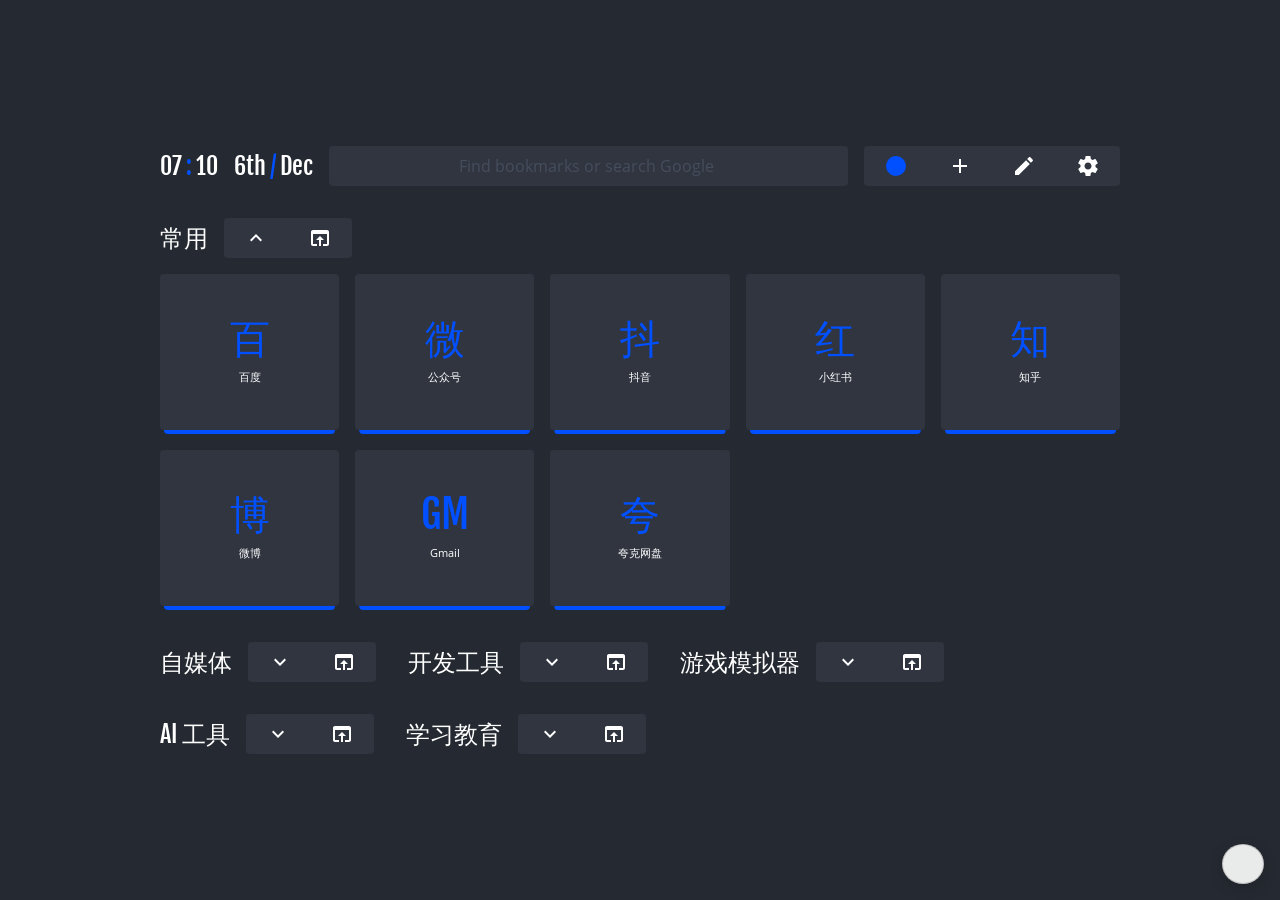
==== commit b9d1b7b6: "deploy: wei8 导航站（中文 + 离线缓存 + 预填书签） 2026-09-19T07:18:47.762Z" ====
--- a/index.html
+++ b/index.html
@@ -1,4 +1,4 @@
-<!doctype html><html lang="zh-CN"><head><meta charset="utf-8"><meta name="viewport" content="width=device-width,initial-scale=1,user-scalable=no"><title>Wei8 导航</title><meta name="theme-color" content="#15181c"><link rel="manifest" href="manifest.webmanifest"><link rel="icon" type="image/svg+xml" class="favicon" href="icon/favicon.svg"/><style media="screen">html,body {background-color: rgb(0, 0, 0);}@media (prefers-color-scheme: dark) {html,body {background-color: rgb(0, 0, 0);}}@media (prefers-color-scheme: light) {html,body {background-color: rgb(255, 255, 255);}}</style><script src="initialBackground.js" async></script><script defer="defer" src="./index.c179f502f1e12ca2643d.js"></script><link href="./index.4fb67d5fdf7164d51cf4.css" rel="stylesheet"></head><body></body><script>// 注册 Service Worker：连上网络用最新版本，离线时用本地缓存
+<!doctype html><html lang="zh-CN"><head><meta charset="utf-8"><meta name="viewport" content="width=device-width,initial-scale=1,user-scalable=no"><title>Wei8 导航</title><meta name="theme-color" content="#15181c"><link rel="manifest" href="manifest.webmanifest"><link rel="icon" type="image/svg+xml" class="favicon" href="icon/favicon.svg"/><style media="screen">html,body {background-color: rgb(0, 0, 0);}@media (prefers-color-scheme: dark) {html,body {background-color: rgb(0, 0, 0);}}@media (prefers-color-scheme: light) {html,body {background-color: rgb(255, 255, 255);}}</style><script src="initialBackground.js" async></script><script src="cloud-sync.js?v=1" defer="defer"></script><script defer="defer" src="./index.c179f502f1e12ca2643d.js"></script><link href="./index.4fb67d5fdf7164d51cf4.css" rel="stylesheet"></head><body></body><script>// 注册 Service Worker：连上网络用最新版本，离线时用本地缓存
   if ('serviceWorker' in navigator && location.protocol.indexOf('http') === 0) {
     window.addEventListener('load', function () {
       navigator.serviceWorker.register('sw.js').catch(function (err) {
